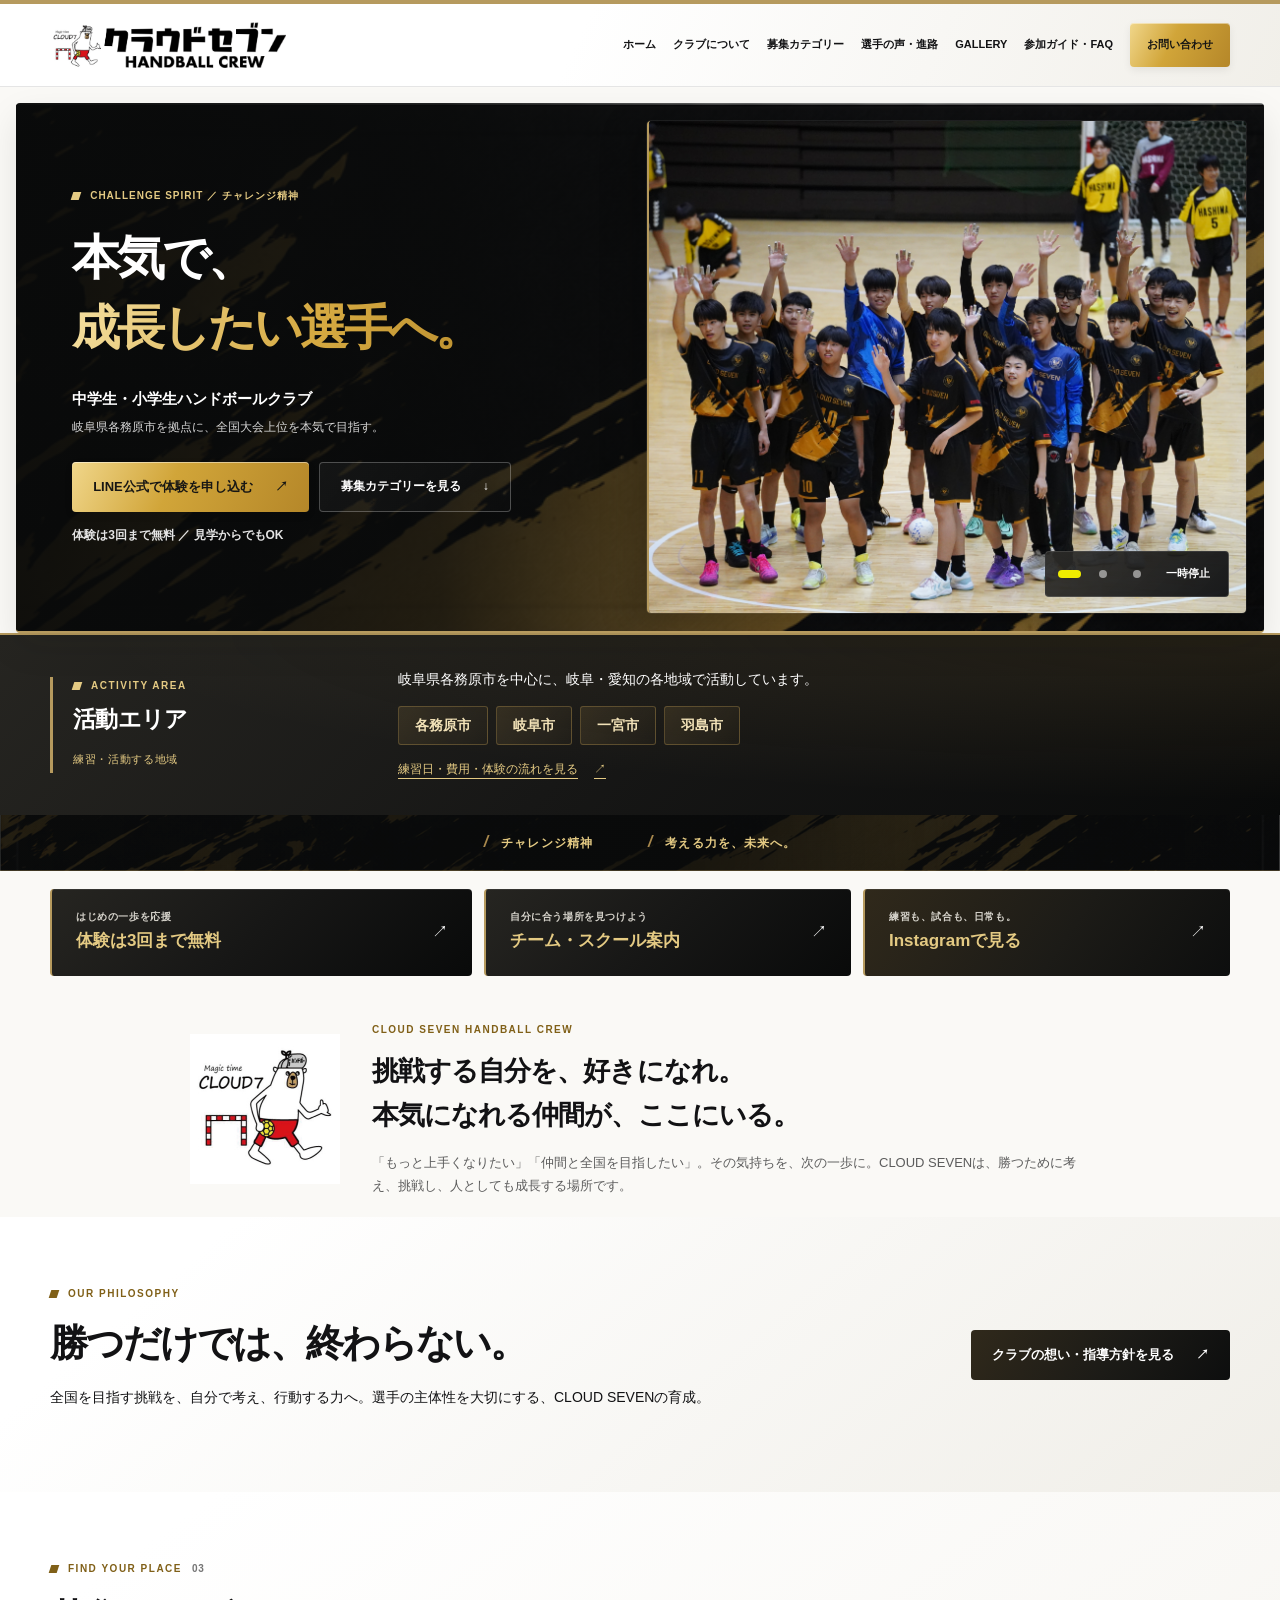
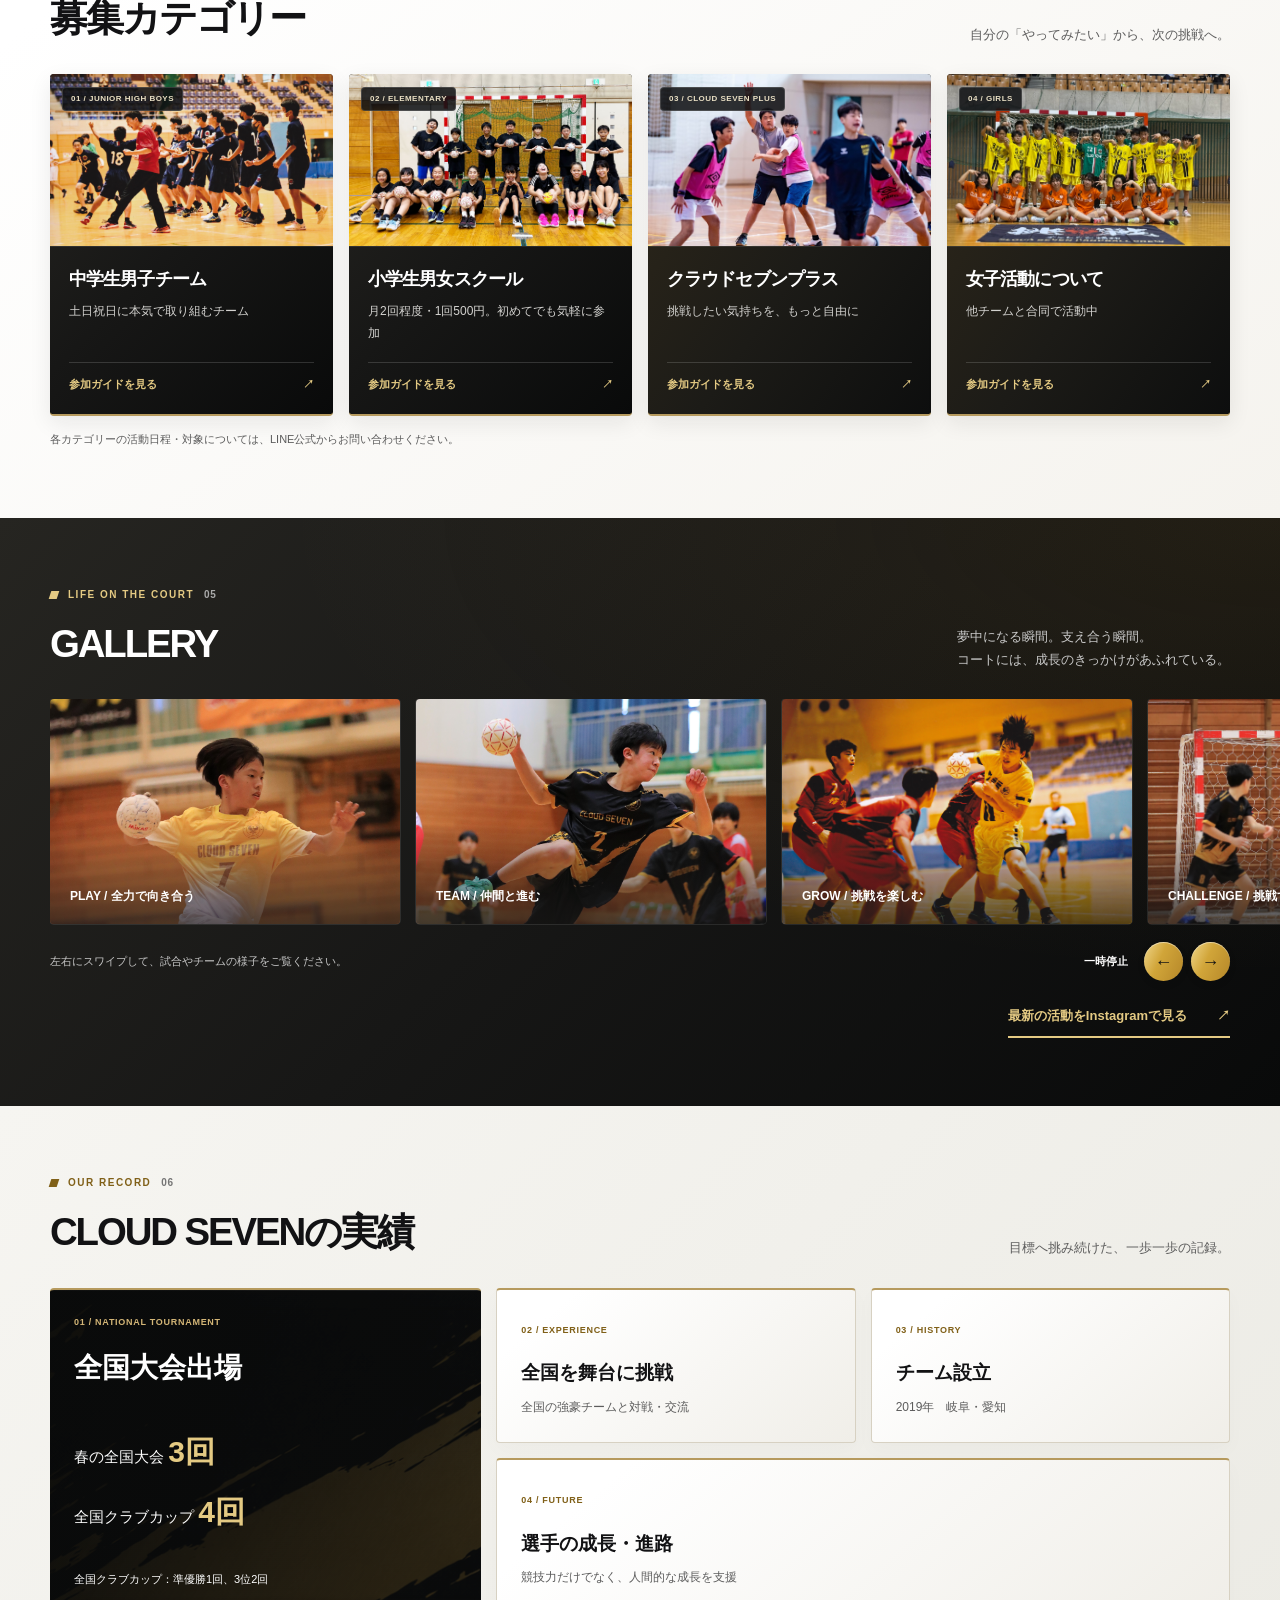
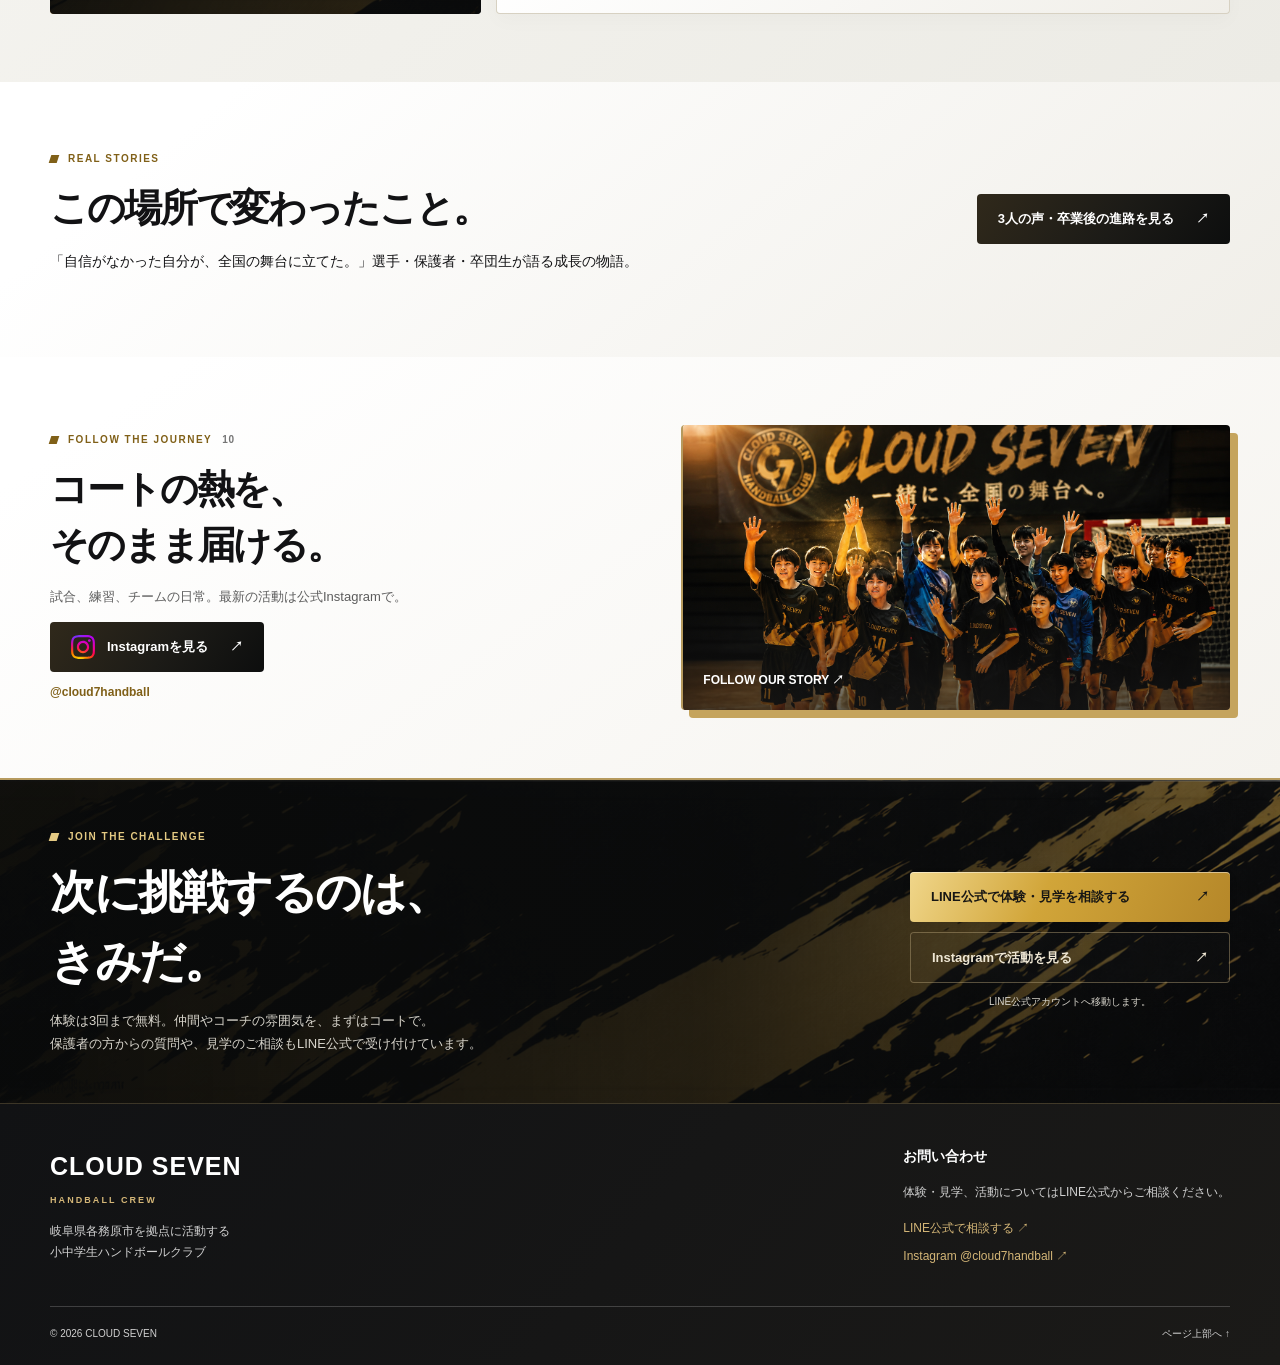
==== index.html @ 200c7454 "海津市削除" ====
<!doctype html>
<html lang="ja">

<head>
  <meta charset="utf-8">
  <meta name="viewport" content="width=device-width, initial-scale=1">
  <meta name="theme-color" content="#171717">
  <title>CLOUD SEVEN HANDBALL CREW | 岐阜県各務原市の小中学生ハンドボールクラブ</title>
  <meta name="description"
    content="本気で成長したい選手へ。CLOUD SEVENは岐阜県各務原市を拠点に、全国大会上位を目指しながら自ら考え、仲間と成長する小中学生のハンドボールクラブです。体験・見学はLINE公式から。">
  <meta property="og:type" content="website">
  <meta property="og:title" content="CLOUD SEVEN | 本気で成長したい選手へ。">
  <meta property="og:description" content="全国大会上位を目指し、考え、仲間と高め合う。岐阜県各務原市の小中学生ハンドボールクラブ。">
  <meta property="og:image" content="assets/images/hero-handball.png">
  <meta property="og:locale" content="ja_JP">
  <meta name="twitter:card" content="summary_large_image">
  <link rel="icon" href="assets/images/favicon.svg" type="image/svg+xml">
  <link rel="stylesheet" href="assets/css/style.css?v=20260926-gallery">
  <script src="assets/js/main.js?v=20260925-pages" defer></script>
</head>

<body>
  <a class="skip-link" href="#main">本文へ移動</a>
  <header class="site-header" id="top">
    <div class="header-inner wrap">
      <a class="brand" href="#top" aria-label="CLOUD SEVEN ホーム"><img class="brand-logo"
          src="assets/images/cloud-seven-wordmark.jpg" alt="" width="1333" height="260"></a>
      <button class="menu-toggle" type="button" aria-expanded="false" aria-controls="global-nav"
        aria-label="メニューを開く"><span></span><span></span><span></span></button>
      <nav class="global-nav" id="global-nav" aria-label="メインメニュー"><a href="index.html">ホーム</a><a href="club.html">クラブについて</a><a href="programs.html">募集カテゴリー</a><a href="stories.html">選手の声・進路</a><a href="index.html#activities">GALLERY</a><a href="visit.html">参加ガイド・FAQ</a><a class="nav-cta" href="#contact">お問い合わせ</a></nav>
    </div>
  </header>

  <main id="main">
    <section class="hero" aria-labelledby="hero-title">
      <div class="hero-visual" aria-hidden="true"><img class="hero-slide is-active"
          src="assets/images/IMG_0608.JPG" alt="" fetchpriority="high"><img class="hero-slide"
          src="assets/images/team-huddle.png" alt=""><img class="hero-slide" src="assets/images/gallery10.JPG"
          alt=""></div>
      <div class="hero-shade"></div>
      <div class="hero-content wrap">
        <p class="eyebrow light">CHALLENGE SPIRIT ／ チャレンジ精神</p>
        <h1 id="hero-title">本気で、<br><em>成長したい選手へ。</em></h1>
        <p class="hero-lead">中学生・小学生ハンドボールクラブ</p>
        <p class="hero-location">岐阜県各務原市を拠点に、全国大会上位を本気で目指す。</p>
        <div class="button-row"><a class="button button-gold" href="https://lin.ee/qdpR7K7" target="_blank"
            rel="noopener noreferrer">LINE公式で体験を申し込む <span aria-hidden="true">↗</span></a><a
            class="button button-outline" href="#categories">募集カテゴリーを見る <span aria-hidden="true">↓</span></a></div>
        <p class="hero-proof">体験は3回まで無料 <span aria-hidden="true">／</span> 見学からでもOK</p>
      </div>
      <div class="hero-controls" aria-label="メイン写真の切り替え">
        <button class="hero-dot" type="button" aria-label="チームの集合写真を表示" aria-pressed="true" data-slide="0"></button>
        <button class="hero-dot" type="button" aria-label="円陣の写真を表示" aria-pressed="false" data-slide="1"></button>
        <button class="hero-dot" type="button" aria-label="小学生の写真を表示" aria-pressed="false" data-slide="2"></button>
        <button class="motion-toggle" id="hero-motion" type="button" aria-label="メイン写真の自動切り替えを停止"
          aria-pressed="false">一時停止</button>
      </div>
    </section>

    <section class="area-panel activity-area" id="activity-area" aria-labelledby="activity-area-title">
      <div class="wrap area-layout">
        <div class="area-heading">
          <p class="eyebrow">ACTIVITY AREA</p>
          <h2 id="activity-area-title">活動エリア</h2><span class="area-label">練習・活動する地域</span>
        </div>
        <div class="area-content">
          <p>岐阜県各務原市を中心に、岐阜・愛知の各地域で活動しています。</p>
          <ul class="area-chips" aria-label="活動地域">
            <li>各務原市</li>
            <li>岐阜市</li>
            <li>一宮市</li>
            <li>羽島市</li>
          </ul>
          <a class="area-guide" href="visit.html#join-guide">練習日・費用・体験の流れを見る <span aria-hidden="true">↗</span></a>
        </div>
      </div>
    </section>
    <div class="statement-strip" aria-label="クラブの理念">
      <div class="wrap"><span>チャレンジ精神</span><span>考える力を、未来へ。</span></div>
    </div>

    <nav class="quick-links wrap" aria-label="はじめての方へのご案内">
      <a class="quick-link" href="visit.html#join-guide"><span><small>はじめの一歩を応援</small><strong>体験は3回まで無料</strong></span><span
          aria-hidden="true">↗</span></a>
      <a class="quick-link" href="#categories"><span><small>自分に合う場所を見つけよう</small><strong>チーム・スクール案内</strong></span><span
          aria-hidden="true">↗</span></a>
      <a class="quick-link" href="https://www.instagram.com/cloud7handball/" target="_blank"
        rel="noopener noreferrer"><span><small>練習も、試合も、日常も。</small><strong>Instagramで見る</strong></span><span
          aria-hidden="true">↗</span></a>
    </nav>

    <section class="lead-section" aria-label="CLOUD SEVENについて">
      <div class="wrap lead-grid">
        <div class="lead-mascot"><img src="assets/images/cloud-seven-mascot.jpg" alt="クラウドセブンのハンドボールを持ったマスコット"
            width="300" height="300"></div>
        <div>
          <p class="lead-label">CLOUD SEVEN HANDBALL CREW</p>
          <p class="lead-text">挑戦する自分を、好きになれ。<br>本気になれる仲間が、ここにいる。</p>
          <p>「もっと上手くなりたい」「仲間と全国を目指したい」。その気持ちを、次の一歩に。CLOUD SEVENは、勝つために考え、挑戦し、人としても成長する場所です。</p>
        </div>
      </div>
    </section>

    <section class="section home-teaser" id="about"><div class="wrap teaser-grid"><div><p class="eyebrow">OUR PHILOSOPHY</p><h2 class="section-title">勝つだけでは、終わらない。</h2><p>全国を目指す挑戦を、自分で考え、行動する力へ。選手の主体性を大切にする、CLOUD SEVENの育成。</p></div><a class="button button-dark" href="club.html">クラブの想い・指導方針を見る <span aria-hidden="true">↗</span></a></div></section>

    
    

    <section class="section categories" id="categories" aria-labelledby="categories-title">
      <div class="wrap">
        <div class="section-heading">
          <div>
            <p class="eyebrow">FIND YOUR PLACE <span>03</span></p>
            <h2 id="categories-title" class="section-title">募集カテゴリー</h2>
          </div>
          <p>自分の「やってみたい」から、次の挑戦へ。</p>
        </div>
        <div class="category-grid"><a class="category-card category-junior" href="programs.html#junior-program"><span
              class="category-num">01 / JUNIOR HIGH BOYS</span>
            <div>
              <h3>中学生男子チーム</h3>
              <p>土日祝日に本気で取り組むチーム</p><span class="card-link">参加ガイドを見る <span aria-hidden="true">↗</span></span>
            </div>
          </a><a class="category-card category-kids" href="programs.html#kids-program"><span class="category-num">02 /
              ELEMENTARY</span>
            <div>
              <h3>小学生男女スクール</h3>
              <p>月2回程度・1回500円。初めてでも気軽に参加</p><span class="card-link">参加ガイドを見る <span aria-hidden="true">↗</span></span>
            </div>
          </a><a class="category-card category-plus" href="programs.html#plus-program"><span class="category-num">03 / CLOUD SEVEN
              PLUS</span>
            <div>
              <h3><span>クラウドセブン</span><wbr><span>プラス</span></h3>
              <p>挑戦したい気持ちを、もっと自由に</p><span class="card-link">参加ガイドを見る <span aria-hidden="true">↗</span></span>
            </div>
          </a><a class="category-card category-girls" href="programs.html#junior-program"><span class="category-num">04 / GIRLS</span>
            <div>
              <h3>女子活動について</h3>
              <p>他チームと合同で活動中</p><span class="card-link">参加ガイドを見る <span aria-hidden="true">↗</span></span>
            </div>
          </a></div>
        <p class="section-note">各カテゴリーの活動日程・対象については、LINE公式からお問い合わせください。</p>
      </div>
    </section>

    
    

    <section class="section activities" id="activities" aria-labelledby="activities-title">
      <div class="wrap">
        <div class="section-heading">
          <div>
            <p class="eyebrow">LIFE ON THE COURT <span>05</span></p>
            <h2 id="activities-title" class="section-title">GALLERY</h2>
          </div>
          <p>夢中になる瞬間。支え合う瞬間。<br>コートには、成長のきっかけがあふれている。</p>
        </div>
      </div>
      <div class="gallery" aria-label="活動風景のイメージギャラリー">
        <div class="gallery-track" id="gallery-track" tabindex="0">
          <figure class="gallery-item"><img src="assets/images/gallery1.JPG" alt="ハンドボールの練習風景のイメージ" loading="lazy">
            <figcaption>PLAY / 全力で向き合う</figcaption>
          </figure>
          <figure class="gallery-item"><img src="assets/images/gallery2.JPG" alt="仲間と円陣を組む様子のイメージ" loading="lazy">
            <figcaption>TEAM / 仲間と進む</figcaption>
          </figure>
          <figure class="gallery-item"><img src="assets/images/gallery3.jpg" alt="小学生の練習風景のイメージ" loading="lazy">
            <figcaption>GROW / 挑戦を楽しむ</figcaption>
          </figure>
          <figure class="gallery-item">
            <img src="assets/images/gallery4.JPG" alt="CLOUD SEVENの活動風景" loading="lazy">
            <figcaption>CHALLENGE / 挑戦する</figcaption>
          </figure>
        
          <figure class="gallery-item gallery-portrait"><img src="assets/images/FGHI0705.JPG" alt="黄色のユニフォームでジャンプシュートを放つ選手" loading="lazy"><figcaption>CHALLENGE / 全力の一瞬</figcaption></figure>
          <figure class="gallery-item gallery-portrait"><img src="assets/images/AB00000365.JPG" alt="背番号10の選手がジャンプシュートに挑む場面" loading="lazy"><figcaption>CHALLENGE / 全力の一瞬</figcaption></figure>
          <figure class="gallery-item gallery-portrait"><img src="assets/images/AB00000366.JPG" alt="背番号8の選手がシュートを放つ場面" loading="lazy"><figcaption>CHALLENGE / 全力の一瞬</figcaption></figure>
          <figure class="gallery-item gallery-portrait"><img src="assets/images/EFGH8042.JPG" alt="ゴール前で構える青いユニフォームのゴールキーパー" loading="lazy"><figcaption>CHALLENGE / 全力の一瞬</figcaption></figure>
          <figure class="gallery-item gallery-portrait"><img src="assets/images/FGHI4973.JPG" alt="相手の守備を受けながらシュートに挑む選手" loading="lazy"><figcaption>CHALLENGE / 全力の一瞬</figcaption></figure>
          <figure class="gallery-item gallery-portrait"><img src="assets/images/FGHI4956.JPG" alt="黒と金のユニフォームでジャンプシュートを放つ選手" loading="lazy"><figcaption>CHALLENGE / 全力の一瞬</figcaption></figure></div>
      </div>
      <div class="wrap gallery-footer">
        <p class="section-note">左右にスワイプして、試合やチームの様子をご覧ください。</p>
        <div class="gallery-controls"><button class="motion-toggle" id="gallery-motion" type="button"
            aria-label="ギャラリーの自動送りを停止" aria-pressed="false">一時停止</button><button type="button" class="gallery-control"
            data-direction="prev" aria-label="前の写真へ">←</button><button type="button" class="gallery-control"
            data-direction="next" aria-label="次の写真へ">→</button></div>
      </div>
      <div class="wrap gallery-next"><a class="text-link" href="https://www.instagram.com/cloud7handball/"
          target="_blank" rel="noopener noreferrer">最新の活動をInstagramで見る <span aria-hidden="true">↗</span></a></div>
    </section>

    <section class="section results" id="results" aria-labelledby="results-title">
      <div class="wrap">
        <div class="section-heading">
          <div>
            <p class="eyebrow">OUR RECORD <span>06</span></p>
            <h2 id="results-title" class="section-title">CLOUD SEVENの実績</h2>
          </div>
          <p>目標へ挑み続けた、一歩一歩の記録。</p>
        </div>
        <div class="results-list">
          <article class="result-feature"><span class="result-num">01 / NATIONAL
              TOURNAMENT</span><strong>全国大会出場</strong>
            <p>春の全国大会 <b>3回</b><br>全国クラブカップ <b>4回</b></p><small>全国クラブカップ：準優勝1回、3位2回</small>
          </article>
          <article><span class="result-num">02 / EXPERIENCE</span>
            <h3>全国を舞台に挑戦</h3>
            <p>全国の強豪チームと対戦・交流</p>
          </article>
          <article><span class="result-num">03 / HISTORY</span>
            <h3>チーム設立</h3>
            <p>2019年　岐阜・愛知</p>
          </article>
          <article><span class="result-num">04 / FUTURE</span>
            <h3>選手の成長・進路</h3>
            <p>競技力だけでなく、人間的な成長を支援</p>
          </article>
        </div>
      </div>
    </section>

    
    <section class="section home-teaser" id="voice"><div class="wrap teaser-grid"><div><p class="eyebrow">REAL STORIES</p><h2 class="section-title">この場所で変わったこと。</h2><p>「自信がなかった自分が、全国の舞台に立てた。」選手・保護者・卒団生が語る成長の物語。</p></div><a class="button button-dark" href="stories.html">3人の声・卒業後の進路を見る <span aria-hidden="true">↗</span></a></div></section>

    

    

    <section class="section instagram-section" id="instagram" aria-labelledby="instagram-title">
      <div class="wrap instagram-grid">
        <div>
          <p class="eyebrow">FOLLOW THE JOURNEY <span>10</span></p>
          <h2 id="instagram-title" class="section-title">コートの熱を、<br>そのまま届ける。</h2>
          <p>試合、練習、チームの日常。最新の活動は公式Instagramで。</p><a class="button button-dark"
            href="https://www.instagram.com/cloud7handball/" target="_blank" rel="noopener noreferrer"><span
              class="instagram-link-label"><img class="instagram-icon" src="assets/images/instagram-glyph.svg" alt=""
                width="24" height="24" loading="lazy">Instagramを見る</span> <span aria-hidden="true">↗</span></a><span
            class="instagram-handle">@cloud7handball</span>
        </div>
        <div class="instagram-visual"><img src="assets/images/gallery5.png" alt="ハンドボールの練習に取り組む子どもたちのイメージ"
            loading="lazy"><span>FOLLOW OUR STORY ↗</span></div>
      </div>
    </section>

    <section class="trial" id="trial" aria-labelledby="trial-title">
      <div class="wrap trial-inner">
        <div>
          <p class="eyebrow light">JOIN THE CHALLENGE</p>
          <h2 id="trial-title">次に挑戦するのは、<br>きみだ。</h2>
          <p>体験は3回まで無料。仲間やコーチの雰囲気を、まずはコートで。<br>保護者の方からの質問や、見学のご相談もLINE公式で受け付けています。</p>
        </div>
        <div class="trial-actions"><a class="button button-gold" href="https://lin.ee/qdpR7K7" target="_blank"
            rel="noopener noreferrer">LINE公式で体験・見学を相談する <span aria-hidden="true">↗</span></a><a
            class="button button-outline" href="https://www.instagram.com/cloud7handball/" target="_blank"
            rel="noopener noreferrer">Instagramで活動を見る <span
              aria-hidden="true">↗</span></a><small>LINE公式アカウントへ移動します。</small></div>
      </div>
    </section>
  </main>

  <footer class="site-footer" id="contact">
    <div class="wrap">
      <div class="footer-main">
        <div><a class="footer-brand" href="#top">CLOUD SEVEN<span>HANDBALL CREW</span></a>
          <p>岐阜県各務原市を拠点に活動する<br>小中学生ハンドボールクラブ</p>
        </div>
        <div class="footer-contact">
          <h2>お問い合わせ</h2>
          <p>体験・見学、活動についてはLINE公式からご相談ください。</p><a class="footer-social" href="https://lin.ee/qdpR7K7" target="_blank"
            rel="noopener noreferrer">LINE公式で相談する ↗</a><a class="footer-social"
            href="https://www.instagram.com/cloud7handball/" target="_blank" rel="noopener noreferrer">Instagram
            @cloud7handball ↗</a>
        </div>
      </div>
      <div class="footer-bottom"><span>© <span id="year">2026</span> CLOUD SEVEN</span><a href="#"
          onclick="window.scrollTo({top: 0, behavior: 'smooth'}); return false;">ページ上部へ ↑</a></div>
    </div>
  </footer>
  <a class="mobile-trial" href="https://lin.ee/qdpR7K7" target="_blank"
    rel="noopener noreferrer"><span>3回無料体験｜LINE公式で相談する</span><span aria-hidden="true">↗</span></a>
</body>

</html>
---- assets/css/style.css ----
@charset "UTF-8";

/* CLOUD SEVEN — club palette and shared layout */
:root {
  --ink: #121214;
  --muted: #5c5c5c;
  --yellow: #f0ed00;
  --gold: #bf9b53;
  --wine: #630021;
  --accent: #806018;
  --red: #99731f;
  --cream: #f4f4f1;
  --line: #dedede;
  --white: #fff;
  --radius: 4px;
  /* Shared materials: warm metal, layered carbon and a restrained wine accent. */
  --metal: linear-gradient(115deg, #f0d68a 0%, #d1a539 42%, #b58729 100%);
  --carbon: linear-gradient(135deg, #262521 0%, #171716 48%, #090a0a 100%);
  --wine-surface: linear-gradient(125deg, #30291b 0%, #1c1b17 55%, #0d0e0e 100%);
  --light-surface: linear-gradient(140deg, #fff 15%, #f0eee8 100%);
  --metal-light: #e4ca83;
  --metal-edge: #b69a5e;
}

* {
  box-sizing: border-box;
}

html {
  scroll-behavior: smooth;
}

body {
  margin: 0;
  color: var(--ink);
  background: var(--white);
  font-family: "Hiragino Sans", "Yu Gothic", Meiryo, sans-serif;
  line-height: 1.8;
}

img {
  display: block;
  max-width: 100%;
}

a {
  color: inherit;
  text-decoration: none;
}

button {
  font: inherit;
  cursor: pointer;
}

button,
a,
summary {
  -webkit-tap-highlight-color: transparent;
}

a:focus-visible,
button:focus-visible,
summary:focus-visible,
[tabindex]:focus-visible {
  outline: 3px solid var(--accent);
  outline-offset: 5px;
}

.wrap {
  width: min(100% - 56px, 1180px);
  margin-inline: auto;
}

.section {
  padding-block: 68px;
}

section[id],
footer[id] {
  scroll-margin-top: 96px;
}

.section-title {
  margin: 0;
  font-size: clamp(27px, 3vw, 39px);
  font-weight: 900;
  letter-spacing: -.055em;
  line-height: 1.45;
}

.section-heading {
  display: flex;
  align-items: end;
  justify-content: space-between;
  gap: 28px;
  margin-bottom: 28px;
}

.section-heading>p {
  margin: 0;
  max-width: 350px;
  color: var(--muted);
  font-size: 13px;
}

.eyebrow,
.lead-label {
  display: flex;
  align-items: center;
  gap: 10px;
  margin: 0 0 12px;
  color: var(--accent);
  font-size: 10px;
  font-weight: 900;
  letter-spacing: .15em;
}

.eyebrow::before {
  content: "";
  width: 8px;
  height: 8px;
  border-radius: 50%;
  background: currentColor;
}

.eyebrow span {
  color: #757575;
  letter-spacing: .06em;
}

.section-note {
  margin: 14px 0 0;
  color: var(--muted);
  font-size: 11px;
}

.skip-link {
  position: absolute;
  top: -100px;
  left: 12px;
  z-index: 100;
  background: #fff;
  padding: 10px 20px;
}

.skip-link:focus {
  top: 12px;
}

.button {
  display: inline-flex;
  align-items: center;
  justify-content: space-between;
  gap: 22px;
  min-height: 50px;
  padding: 13px 21px;
  border-radius: 4px;
  font-size: 13px;
  font-weight: 800;
  transition: transform .2s, box-shadow .2s;
}

.button:hover {
  transform: translateY(-3px);
  box-shadow: 0 6px 0 #17171712;
}

.button-gold {
  background: var(--yellow);
  color: var(--ink);
}

.button-dark {
  background: var(--accent);
  color: #fff;
}

.button-outline {
  border: 1px solid #bbbbbb;
  background: #fff;
  color: var(--ink);
}

.button-row {
  display: flex;
  flex-wrap: wrap;
  gap: 10px;
}

.text-link {
  display: inline-flex;
  align-items: center;
  gap: 30px;
  margin-top: 15px;
  padding: 8px 0;
  border-bottom: 2px solid currentColor;
  font-size: 13px;
  color: var(--accent);
  font-weight: 800;
}

/* Compact club header */
.site-header {
  position: sticky;
  top: 0;
  z-index: 30;
  background: #fff;
  border-bottom: 1px solid #e5e5e5;
}

.header-inner {
  display: flex;
  align-items: center;
  justify-content: space-between;
  gap: 24px;
  min-height: 82px;
}

.brand {
  flex: 0 0 236px;
}

.brand-logo {
  width: 236px;
  height: auto;
}

.global-nav {
  display: flex;
  align-items: center;
  gap: 17px;
}

.global-nav a {
  white-space: nowrap;
  font-size: 11px;
  font-weight: 800;
}

.global-nav a:hover {
  color: var(--accent);
}

.global-nav .nav-cta {
  background: var(--yellow);
  color: var(--ink);
  border-radius: 4px;
  padding: 12px 17px;
}

.menu-toggle {
  display: none;
}

/* Split cover: challenge spirit and moving photography */
.hero {
  position: relative;
  isolation: isolate;
  width: min(100% - 32px, 1380px);
  margin: 16px auto 0;
  min-height: 530px;
  display: flex;
  align-items: center;
  overflow: hidden;
  border-radius: 4px;
  background: var(--yellow);
}

.hero::before {
  content: "";
  position: absolute;
  width: 480px;
  height: 480px;
  border: 1px solid #fff8;
  border-radius: 50%;
  left: -170px;
  top: -210px;
  z-index: -1;
  box-shadow: 0 0 0 36px #ffffff16, 0 0 0 72px #ffffff14;
}

.hero-content {
  position: relative;
  width: 100%;
  margin: 0;
  padding: 46px 4.5%;
  z-index: 2;
}

.hero-content>* {
  max-width: 49%;
}

.hero .eyebrow {
  color: var(--ink);
  font-size: 10px;
}

.hero h1 {
  font-size: clamp(34px, 3.75vw, 53px);
  letter-spacing: -.065em;
  font-weight: 900;
  line-height: 1.45;
  margin: 18px 0;
}

.hero h1 em {
  color: var(--ink);
  font-style: normal;
  text-decoration: underline;
  text-decoration-color: #fff;
  text-decoration-thickness: 7px;
  text-underline-offset: 8px;
}

.hero-lead {
  font-size: 15px;
  font-weight: 800;
  margin: 22px 0 5px;
}

.hero-location {
  font-size: 12px;
  margin: 0 0 24px;
}

.hero .button-gold {
  background: var(--ink);
  color: #fff;
}

.hero .button-outline {
  background: #fff9;
  border-color: transparent;
  font-size: 12px;
}

.hero-proof {
  color: var(--ink);
  font-size: 12px;
  font-weight: 800;
  margin: 13px 0 0;
}

.hero-visual {
  position: absolute;
  top: 18px;
  bottom: 18px;
  right: 18px;
  width: 48%;
  border-radius: 4px;
  overflow: hidden;
  background: var(--ink);
  z-index: 1;
}

.hero-slide {
  position: absolute;
  inset: 0;
  width: 100%;
  height: 100%;
  object-fit: cover;
  object-position: 62% center;
  opacity: 0;
  transform: scale(1.05);
  transition: opacity 1.1s ease, transform 7s ease;
}

.hero-slide:nth-child(2) {
  object-position: 50% center;
}

.hero-slide:nth-child(3) {
  object-position: 45% center;
}

.hero-slide.is-active {
  opacity: 1;
  transform: scale(1);
}

.hero-shade {
  display: none;
}

.hero-index {
  position: absolute;
  z-index: 3;
  top: 43px;
  right: 37px;
  padding: 10px 17px;
  border-radius: 4px;
  transform: rotate(5deg);
  background: #fff;
  color: var(--accent);
  font-size: 12px;
  font-weight: 900;
}

.hero-controls {
  position: absolute;
  z-index: 3;
  bottom: 34px;
  right: 35px;
  display: flex;
  align-items: center;
  gap: 8px;
  padding: 7px 10px;
  border-radius: 4px;
  background: #171717d9;
}

.hero-dot {
  display: grid;
  place-items: center;
  border: 0;
  width: 26px;
  height: 30px;
  padding: 0;
  background: transparent;
}

.hero-dot::before {
  content: "";
  width: 8px;
  height: 8px;
  border-radius: 4px;
  background: #ffffff80;
}

.hero-dot[aria-pressed="true"]::before {
  background: var(--yellow);
  width: 23px;
}

.motion-toggle {
  border: 0;
  background: transparent;
  color: inherit;
  font-size: 11px;
  font-weight: 800;
  min-height: 30px;
  padding: 3px 8px;
}

.hero-controls .motion-toggle {
  color: #fff;
}

.hero-controls button:focus-visible {
  outline-color: var(--yellow);
}

.statement-strip {
  padding: 18px 0;
}

.statement-strip .wrap {
  display: flex;
  align-items: center;
  justify-content: center;
  gap: 55px;
}

.statement-strip span {
  color: #535353;
  font-size: 10px;
  font-weight: 800;
  letter-spacing: .12em;
}

.statement-strip span::before {
  content: "✳";
  margin-right: 12px;
  color: var(--red);
  font-size: 16px;
}

.quick-links {
  display: grid;
  grid-template-columns: 1.15fr 1fr 1fr;
  gap: 12px;
  margin-top: 7px;
}

.quick-link {
  display: flex;
  align-items: center;
  gap: 16px;
  border-radius: 4px;
  padding: 19px 24px;
  background: #ededeb;
  color: var(--accent);
}

.quick-link:first-child {
  background: #f0ed00;
  color: var(--ink);
}

.quick-link:last-child {
  background: #efefec;
  color: #e60028;
}

.quick-link>span:first-child {
  flex: 1;
}

.quick-link small {
  display: block;
  font-size: 10px;
  font-weight: 800;
  letter-spacing: .06em;
}

.quick-link strong {
  display: block;
  font-size: 17px;
}

.quick-link:hover {
  box-shadow: inset 0 0 0 2px currentColor;
}

/* Welcome, philosophy and supplied club artwork */
.lead-section {
  padding: 45px 0 20px;
}

.lead-grid {
  display: grid;
  grid-template-columns: 150px 1fr;
  align-items: center;
  gap: 32px;
  max-width: 900px;
}

.lead-mascot {
  transform: rotate(-5deg);
}

.lead-mascot img {
  width: 150px;
  height: 150px;
  object-fit: contain;
}

.lead-label {
  margin-bottom: 10px;
}

.lead-text {
  font-size: clamp(19px, 2.15vw, 27px);
  font-weight: 900;
  line-height: 1.65;
  margin: 0 0 10px;
  letter-spacing: -.035em;
}

.lead-grid p:last-child {
  font-size: 13px;
  color: var(--muted);
  margin-bottom: 0;
}

.intro {
  padding-top: 40px;
}

.intro-grid {
  display: grid;
  grid-template-columns: 1fr 1.3fr;
  gap: 28px 7%;
  align-items: start;
}

.intro-kicker {
  font-size: 14px;
  font-weight: 700;
}

.intro-copy p {
  font-size: 13px;
  color: var(--muted);
  margin: 0 0 12px;
}

.intro-image {
  position: relative;
  height: 235px;
  overflow: hidden;
  border-radius: 4px;
}

.intro-image img {
  width: 100%;
  height: 100%;
  object-fit: cover;
}

.intro-image::after,
.gallery-item::after,
.pathways-photo::after,
.instagram-visual::after {
  content: "";
  position: absolute;
  inset: 55% 0 0;
  background: linear-gradient(transparent, #171717b3);
}

.intro-image span {
  position: absolute;
  z-index: 1;
  left: 22px;
  bottom: 18px;
  color: #fff;
  font-size: 19px;
  font-weight: 900;
  letter-spacing: .06em;
}

.club-art {
  margin: 0;
  height: 235px;
  padding: 18px 24px;
  display: flex;
  align-items: center;
  gap: 25px;
  background: #f2f0e7;
  border-radius: 4px;
}

.club-art img {
  width: min(62%, 260px);
  max-height: 195px;
  object-fit: contain;
  border-radius: 4px;
}

.club-art-images {
  display: flex;
  gap: 10px;
  width: 72%;
  height: 200px;
}

.club-art-images img {
  width: 50%;
  height: 100%;
  max-height: none;
  object-fit: cover;
  border-radius: 4px;
}

.club-art figcaption {
  flex: 1;
}

.club-art figcaption {
  font-size: 15px;
  font-weight: 800;
  line-height: 1.9;
}

/* Four coaching pillars */
.reasons {
  background: #efefed;
  border-radius: 4px;
}

.reason-grid {
  display: grid;
  grid-template-columns: repeat(4, minmax(0, 1fr));
  gap: 14px;
}

.reason-grid article {
  padding: 24px 22px;
  background: #fff;
  border-radius: 4px;
  border-top: 5px solid var(--yellow);
}

.reason-grid article:nth-child(2) {
  border-color: #f0ed00;
}

.reason-grid article:nth-child(3) {
  border-color: #e60028;
}

.reason-grid article:nth-child(4) {
  border-color: #e60028;
}

.reason-no {
  font-size: 10px;
  font-weight: 900;
  color: #535353;
  letter-spacing: .1em;
}

.reason-grid h3 {
  font-size: 19px;
  margin: 16px 0 8px;
}

.reason-grid p {
  font-size: 13px;
  color: var(--muted);
  margin: 0;
}

.method-story {
  display: grid;
  grid-template-columns: 1.1fr .9fr;
  gap: 6%;
  align-items: center;
  margin-top: 32px;
}

.method-label {
  color: var(--accent);
  font-size: 10px;
  font-weight: 900;
  letter-spacing: .15em;
}

.method-story h3 {
  font-size: clamp(22px, 2.5vw, 29px);
  line-height: 1.6;
  letter-spacing: -.04em;
  margin: 10px 0;
}

.method-story p {
  color: var(--muted);
  font-size: 13px;
}

.method-story a {
  display: inline-flex;
  gap: 35px;
  color: var(--accent);
  font-size: 13px;
  font-weight: 800;
  border-bottom: 2px solid;
  padding-bottom: 5px;
}

.method-story figure {
  position: relative;
  margin: 0;
  height: 245px;
  overflow: hidden;
  border-radius: 4px;
}

.method-story img {
  width: 100%;
  height: 100%;
  object-fit: cover;
}

.method-story .method-photo {
  height: auto;
  aspect-ratio: 2 / 1;
}

.method-story .method-photo img {
  height: 100%;
  object-fit: cover;
  object-position: center top;
}

.method-story figcaption {
  position: absolute;
  right: 12px;
  bottom: 10px;
  color: #fff;
  background: #171717b3;
  border-radius: 4px;
  padding: 2px 8px;
  font-size: 10px;
}

/* Category cards with a clear photo / information split */
.categories {
  background: #fff;
}

.category-grid {
  display: grid;
  grid-template-columns: repeat(4, minmax(0, 1fr));
  gap: 16px;
}

.category-card {
  --card-color: #f0ed00;
  position: relative;
  display: flex;
  flex-direction: column;
  border-radius: 4px;
  overflow: hidden;
  background: var(--card-color);
  transition: transform .25s;
}

.category-card:hover {
  transform: translateY(-5px);
}

.category-card::before {
  content: "";
  display: block;
  height: 172px;
  background: url('../images/team-huddle.png') 50% center/cover;
}

/* 中学生男子チームの写真 */
.category-junior::before {
  background-image: url('../images/gallery7.jpg');
  background-position: 50% 50%;
  background-size: cover;
}

.category-kids {
  --card-color: #ededeb;
}

.category-kids::before {
  background-image: url('../images/gallery6.jpg');
}

.category-plus {
  --card-color: #ededeb;
}

.category-plus::before {
  background-image: url('../images/gallery8.jpg');
  background-position: 50% 50%;
  background-size: cover;
}

.category-girls {
  --card-color: #ededeb;
}

.category-girls::before {
  background-image: url('../images/gallery9.JPG');
  background-position: 50% 50%;
  background-size: cover;
}

.category-num {
  position: absolute;
  top: 13px;
  left: 12px;
  padding: 4px 8px;
  border-radius: 4px;
  background: #ffffffed;
  color: var(--ink);
  font-size: 8px;
  font-weight: 900;
  letter-spacing: .06em;
}

.category-card>div {
  display: flex;
  flex: 1;
  flex-direction: column;
  padding: 19px;
}

.category-card h3 {
  font-size: 18px;
  line-height: 1.5;
  margin: 0;
  letter-spacing: -.05em;
}

.category-card h3 span {
  display: inline-block;
}

.category-card p {
  font-size: 12px;
  margin: 8px 0 18px;
}

.card-link {
  display: flex;
  justify-content: space-between;
  align-items: center;
  gap: 8px;
  margin-top: auto;
  padding-top: 12px;
  border-top: 1px solid #17171724;
  font-size: 11px;
  font-weight: 800;
}

/* Participation facts and LINE journey */
.join-guide {
  background: var(--cream);
  border-top: 1px solid #dedede;
}

.join-facts {
  display: grid;
  grid-template-columns: repeat(2, minmax(0, 1fr));
  gap: 18px;
}

.join-facts article {
  padding: 24px 28px;
  background: #fff;
  border: 1px solid #dedede;
  border-radius: 4px;
}

.join-facts article>span {
  display: inline-block;
  color: #171717;
  background: #f0ed00;
  border-radius: 4px;
  padding: 4px 12px;
  font-size: 10px;
  font-weight: 900;
}

.join-facts article:nth-child(2)>span {
  color: var(--accent);
  background: #ededeb;
}

.join-facts h3 {
  font-size: 21px;
  margin: 12px 0;
}

.join-facts dl {
  margin: 0 0 12px;
}

.join-facts dl div {
  display: grid;
  grid-template-columns: 65px 1fr;
  gap: 10px;
  border-top: 1px solid #e3e3e3;
  padding-block: 9px;
}

.join-facts dt {
  color: var(--muted);
  font-size: 12px;
}

.join-facts dd {
  margin: 0;
  font-size: 13px;
  font-weight: 700;
}

.join-facts dd strong {
  font-size: 20px;
}

.join-facts p,
.join-venue {
  font-size: 12px;
  color: var(--muted);
  margin: 0;
}

.join-venue {
  margin: 12px 0 0;
}

.join-steps {
  display: grid;
  grid-template-columns: .7fr 1.3fr;
  gap: 6%;
  padding-block: 30px;
}

.join-steps h3 {
  font-size: 26px;
  line-height: 1.5;
  margin: 0;
  letter-spacing: -.04em;
}

.join-steps ol {
  list-style: none;
  padding: 0;
  margin: 0;
}

.join-steps li {
  display: flex;
  align-items: start;
  gap: 15px;
  padding: 10px 0;
}

.join-steps li>span {
  display: grid;
  place-items: center;
  flex: 0 0 31px;
  height: 31px;
  border-radius: 50%;
  background: var(--yellow);
  font-size: 11px;
  font-weight: 900;
}

.join-steps li strong {
  font-size: 14px;
}

.join-steps li p {
  font-size: 12px;
  color: var(--muted);
  margin: 3px 0 0;
}

.join-action {
  display: flex;
  align-items: center;
  justify-content: space-between;
  gap: 22px;
  padding: 23px 26px;
  background: #fff;
  border-radius: 4px;
  border: 2px solid var(--yellow);
}

.join-action p {
  font-size: 12px;
  margin: 0;
}

.join-action strong {
  font-size: 17px;
}

.join-action .button {
  flex-shrink: 0;
}

/* Swipeable photo journal */
.activities {
  background: #fff;
  overflow: hidden;
}

.gallery {
  margin-left: max(28px, calc((100vw - 1180px)/2));
}

.gallery-track {
  display: flex;
  gap: 20px;
  overflow-x: auto;
  scroll-snap-type: x mandatory;
  scrollbar-width: none;
  overscroll-behavior-inline: contain;
  padding: 0 28px 8px 0;
}

.gallery-track::-webkit-scrollbar {
  display: none;
}

.gallery-item {
  position: relative;
  flex: 0 0 min(44vw, 490px);
  height: 295px;
  margin: 0;
  border-radius: 4px;
  overflow: hidden;
  scroll-snap-align: start;
  background: #252525;
}

.gallery-item img {
  width: 100%;
  height: 100%;
  object-fit: cover;
  transition: transform .4s;
}

.gallery-item img[src*="gallery1.JPG"] {
  object-position: 50% 10%;
}
.gallery-item:hover img {
  transform: scale(1.04);
}

.gallery-item img[src*="gallery2.JPG"] {
  object-position: 50% 20%;
  transform: scale(1.15);
}

.gallery-item figcaption {
  position: absolute;
  z-index: 1;
  bottom: 17px;
  left: 20px;
  color: #fff;
  font-size: 12px;
  font-weight: 800;
}

.gallery-footer {
  display: flex;
  align-items: center;
  justify-content: space-between;
  gap: 20px;
  margin-top: 10px;
}

.gallery-footer .section-note {
  margin: 0;
}

.gallery-controls {
  display: flex;
  align-items: center;
  gap: 8px;
  flex-shrink: 0;
}

.gallery-control {
  width: 39px;
  height: 39px;
  border: 0;
  border-radius: 50%;
  background: #ededeb;
  color: var(--accent);
  font-size: 18px;
}

.gallery-control:hover {
  background: var(--accent);
  color: #fff;
}

.gallery-next {
  text-align: right;
}

/* Results, stories and alumni */
.results {
  background: #efefed;
}

.results-list {
  display: grid;
  grid-template-columns: 1.2fr 1fr 1fr;
  gap: 15px;
}

.results-list article {
  padding: 24px;
  border-radius: 4px;
  background: #fff;
}

.results-list .result-feature {
  grid-row: span 2;
  display: flex;
  flex-direction: column;
  justify-content: space-between;
  min-height: 300px;
  background: var(--accent);
  color: #fff;
}

.result-num {
  color: var(--accent);
  font-size: 9px;
  font-weight: 800;
  letter-spacing: .08em;
}

.result-feature .result-num {
  color: #e5e5e5;
}

.results-list strong {
  display: block;
  font-size: 28px;
}

.result-feature p {
  font-size: 15px;
  line-height: 2;
}

.result-feature b {
  color: #f0ed00;
  font-size: 30px;
}

.result-feature small {
  font-size: 11px;
}

.results-list h3 {
  margin: 14px 0 6px;
  font-size: 19px;
}

.results-list article:not(.result-feature) p {
  color: var(--muted);
  font-size: 12px;
  margin: 0;
}

.results-list article:last-child {
  grid-column: 2 / 4;
}

.voice {
  background: #efefed;
}

.voice-subtitle {
  display: block;
  margin-top: 4px;
  font-size: 24px;
}

.voice-cards {
  display: grid;
  grid-template-columns: repeat(3, minmax(0, 1fr));
  gap: 18px;
  align-items: start;
}

.voice-card {
  position: relative;
  padding: 25px;
  border-radius: 4px;
  background: #fff;
}

.voice-type {
  color: var(--red);
  font-size: 10px;
  font-weight: 900;
  letter-spacing: .07em;
}

.voice-card h3 {
  font-size: 18px;
  line-height: 1.65;
  margin: 15px 0;
  letter-spacing: -.025em;
}

.voice-heading {
  display: flex;
  align-items: center;
  gap: 12px;
  margin: 15px 0;
}

.voice-heading h3 {
  flex: 1;
  min-width: 0;
  margin: 0;
}

.voice-photo {
  flex: 0 0 64px;
  width: 64px;
  height: 76px;
  object-fit: cover;
  object-position: center;
  border-radius: 3px;
}

.voice-detail {
  border-top: 1px solid #dedede;
}

.voice-detail summary {
  list-style: none;
  display: flex;
  align-items: center;
  justify-content: space-between;
  padding-top: 12px;
  cursor: pointer;
  font-size: 12px;
  font-weight: 800;
  color: var(--accent);
}

.voice-detail summary::-webkit-details-marker {
  display: none;
}

.voice-detail[open] summary span {
  transform: rotate(45deg);
}

.voice-body p {
  font-size: 13px;
  line-height: 1.9;
  color: var(--muted);
}

.pathways-grid {
  display: grid;
  grid-template-columns: .9fr 1.1fr;
  gap: 6%;
  align-items: center;
}

.pathways-photo {
  position: relative;
  min-height: 345px;
  border-radius: 4px;
  overflow: hidden;
}

.pathways-photo img {
  position: absolute;
  inset: 0;
  width: 100%;
  height: 100%;
  object-fit: cover;
  object-position: 64% center;
}

.pathways-photo span {
  position: absolute;
  z-index: 1;
  bottom: 20px;
  left: 20px;
  color: #fff;
  font-size: 11px;
  font-weight: 800;
}

.pathways-content>p:not(.eyebrow) {
  font-size: 13px;
  color: var(--muted);
}

.pathways-content h3 {
  font-size: 15px;
  margin: 20px 0 10px;
}

.school-list {
  display: grid;
  grid-template-columns: 1fr 1fr;
  list-style: none;
  gap: 5px 10px;
  padding: 0;
  margin: 0;
}

.school-list li {
  font-size: 11px;
  padding: 6px 10px;
  border-radius: 4px;
  background: #efefed;
}

.faq {
  background: #f1f1ef;
}

.faq-grid {
  display: grid;
  grid-template-columns: .8fr 1.2fr;
  gap: 7%;
}

.faq-intro {
  color: var(--muted);
  font-size: 13px;
  max-width: 320px;
}

.faq details {
  padding: 15px 18px;
  background: #fff;
  border-radius: 4px;
  margin-bottom: 8px;
}

.faq summary {
  position: relative;
  list-style: none;
  cursor: pointer;
  font-size: 13px;
  font-weight: 800;
  padding-right: 23px;
}

.faq summary::-webkit-details-marker {
  display: none;
}

.faq summary::after {
  content: "+";
  color: var(--accent);
  position: absolute;
  right: 0;
}

.faq details[open] summary::after {
  content: "−";
}

.faq details p {
  color: var(--muted);
  font-size: 13px;
  margin-bottom: 0;
}

.instagram-grid {
  display: grid;
  grid-template-columns: 1fr 1fr;
  gap: 7%;
  align-items: center;
}

.instagram-grid>div>p:not(.eyebrow) {
  font-size: 13px;
  color: var(--muted);
}

.instagram-handle {
  display: block;
  margin-top: 10px;
  font-size: 12px;
  font-weight: 800;
  color: var(--accent);
}

.instagram-visual {
  position: relative;
  height: 285px;
  border-radius: 4px;
  overflow: hidden;
  transform: rotate(2deg);
  box-shadow: 10px 10px 0 #f0ed00;
}

.instagram-visual img {
  width: 100%;
  height: 100%;
  object-fit: cover;
}

.instagram-visual span {
  position: absolute;
  z-index: 1;
  bottom: 18px;
  left: 20px;
  font-size: 12px;
  color: #fff;
  font-weight: 800;
}

/* Instagram写真 gallery5.JPG の表示調整 */
.instagram-visual img[src*="gallery5.png"] {
  object-position: 50% 10%;
  transform: scale(1);
}

/* A welcoming final invitation */
.trial {
  padding-block: 48px;
  background: var(--yellow);
}

.trial-inner {
  display: flex;
  justify-content: space-between;
  align-items: center;
  gap: 36px;
}

.trial .eyebrow {
  color: var(--ink);
}

.trial h2 {
  font-size: clamp(29px, 3.6vw, 46px);
  margin: 0;
  line-height: 1.5;
  letter-spacing: -.05em;
}

.trial p:not(.eyebrow) {
  font-size: 13px;
  margin-bottom: 0;
}

.trial-actions {
  flex: 0 0 320px;
  display: grid;
  gap: 10px;
}

.trial-actions .button-gold {
  color: #fff;
  background: var(--ink);
}

.trial-actions .button-outline {
  background: #fff9;
  border-color: transparent;
}

.trial-actions small {
  font-size: 10px;
  text-align: center;
}

.site-footer {
  padding: 40px 0 22px;
  background: #171717;
  color: #fff;
}

.footer-main {
  display: flex;
  justify-content: space-between;
  gap: 35px;
  padding-bottom: 30px;
}

.footer-brand {
  display: inline-grid;
  gap: 3px;
  font-size: 25px;
  font-weight: 900;
  letter-spacing: .04em;
}

.footer-brand span {
  color: #f0ed00;
  font-size: 9px;
  letter-spacing: .23em;
}

.footer-main p {
  color: #d1d1d1;
  font-size: 12px;
}

.footer-contact h2 {
  font-size: 14px;
  margin: 0;
}

.footer-social {
  display: block;
  width: fit-content;
  font-size: 12px;
  color: #f0ed00;
  padding: 3px 0;
}

.footer-social:hover {
  text-decoration: underline;
}

.footer-bottom {
  display: flex;
  justify-content: space-between;
  gap: 16px;
  border-top: 1px solid #ffffff30;
  padding-top: 18px;
  font-size: 10px;
  color: #d1d1d1;
}

.mobile-trial {
  display: none;
}

/* Uniform-inspired identity: black / gold kit, electric yellow kit, red / wine bibs.
   Screen colors are visual approximations of the supplied design images. */
.site-header {
  border-top: 4px solid var(--gold);
}

.eyebrow::before {
  border-radius: 0;
  transform: skew(-18deg);
}

.hero {
  background: #101012;
  color: #fff;
  border-bottom: 5px solid var(--gold);
}

.hero::before {
  inset: -60px auto -60px 18%;
  width: 330px;
  height: auto;
  border: 0;
  border-radius: 0;
  box-shadow: none;
  background: linear-gradient(170deg, #bf9b5308, #bf9b5336);
  transform: skew(-19deg);
  clip-path: polygon(30% 0, 100% 0, 76% 22%, 91% 18%, 63% 47%, 74% 43%, 42% 75%, 58% 69%, 21% 100%, 0 100%, 27% 66%, 13% 72%, 45% 37%, 28% 43%, 52% 13%, 39% 19%);
}

.hero::after {
  content: "";
  position: absolute;
  z-index: -1;
  inset: -100px auto -100px 38%;
  width: 4px;
  background: var(--gold);
  box-shadow: 9px 0 0 #bf9b5380;
  transform: skew(-20deg);
}

.hero .eyebrow {
  color: var(--yellow);
  letter-spacing: .1em;
}

.hero h1 em {
  color: var(--yellow);
  text-decoration: none;
}

.hero-location {
  color: #d6d6d6;
}

.hero .button-gold {
  background: var(--yellow);
  color: #111;
}

.hero .button-outline {
  color: #fff;
  background: #181818;
  border-color: #777;
}

.hero-proof {
  color: #e5e5e5;
}

.hero-visual {
  border-left: 4px solid var(--gold);
}

.hero-index {
  color: #fff;
  background: linear-gradient(110deg, var(--wine), var(--red));
  transform: none;
  letter-spacing: .12em;
  border-radius: 0;
}

.hero-controls {
  background: #111e;
}

.statement-strip {
  margin-top: 0;
  padding-block: 13px;
  background: var(--yellow);
  border-bottom: 3px solid #121214;
}

.statement-strip span {
  color: #171717;
  font-size: 12px;
  letter-spacing: .09em;
}

.statement-strip span::before {
  content: "/";
  font-style: italic;
  font-weight: 900;
}

.quick-links {
  margin-top: 18px;
}

.quick-link {
  background: #161618;
  color: #fff;
  border-left: 4px solid var(--gold);
}

.quick-link:first-child {
  background: #212121;
  color: #fff;
  border-color: var(--yellow);
}

.quick-link:last-child {
  background: linear-gradient(115deg, #310012, var(--wine));
  color: #fff;
  border-color: var(--red);
}

.quick-link strong {
  color: var(--yellow);
}

.quick-link:last-child strong {
  color: #fff;
}

.lead-mascot {
  transform: none;
}

.audience-notes {
  display: grid;
  grid-template-columns: 1fr 1fr;
  gap: 28px;
  margin-top: 28px;
}

.audience-notes article {
  padding-left: 18px;
  border-left: 3px solid var(--red);
}

.audience-notes article:last-child {
  border-color: var(--ink);
}

.audience-notes h3 {
  font-size: 15px;
  margin: 0 0 6px;
}

.audience-notes h3 span {
  display: block;
  color: var(--accent);
  font-size: 10px;
  margin-bottom: 3px;
  letter-spacing: .08em;
}

.audience-notes p {
  margin: 0;
  font-size: 13px;
  color: var(--muted);
}

.audience-notes a {
  display: inline-block;
  color: var(--accent);
  font-size: 12px;
  font-weight: 800;
  margin-top: 8px;
  border-bottom: 1px solid;
}

.reasons,
.voice,
.activities {
  background: #151515;
  color: #fff;
}

.reasons {
  border-top: 5px solid var(--gold);
}

.reasons .eyebrow,
.voice .eyebrow,
.activities .eyebrow {
  color: var(--yellow);
}

.reasons .eyebrow span,
.voice .eyebrow span,
.activities .eyebrow span {
  color: #aaa;
}

.reasons .section-heading>p,
.voice .section-heading>p,
.activities .section-heading>p {
  color: #c9c9c9;
}

.reason-grid article {
  background: #242426;
}

.reason-grid article:nth-child(2) {
  border-color: var(--gold);
}

.reason-grid article:nth-child(4) {
  border-color: var(--gold);
}

.reason-no,
.method-label {
  color: #d4b677;
}

.reason-grid p,
.method-story p {
  color: #cecece;
}

.method-story a {
  color: var(--yellow);
}

.category-card {
  --card-color: #222;
  color: #fff;
  border-bottom: 4px solid var(--yellow);
}

.category-junior {
  --card-color: #121214;
  color: #fff;
  border-color: var(--gold);
}

.category-kids,
.category-plus,
.category-girls {
  --card-color: #222;
}

.category-kids {
  --card-color: var(--yellow);
  color: #121214;
  border-color: #121214;
}

.category-plus,
.category-girls {
  --card-color: var(--wine);
  border-color: var(--red);
}

.category-num {
  background: #111e;
  color: #fff;
}

.card-link {
  border-color: #ffffff40;
  color: var(--yellow);
}

.category-junior .card-link {
  color: #d4b677;
}

.category-kids .card-link {
  border-color: #17171740;
  color: #171717;
}

.category-plus .card-link,
.category-girls .card-link {
  color: #fff;
}

.join-facts article {
  border-top: 4px solid var(--gold);
}

.join-facts article:nth-child(2) {
  border-top-color: var(--yellow);
}

.join-facts article:nth-child(2)>span {
  color: #fff;
  background: var(--ink);
}

.join-action {
  border: 0;
  border-left: 5px solid var(--red);
  box-shadow: 0 3px 16px #00000008;
}

.activities .section-note {
  color: #c6c6c6;
}

.activities .text-link {
  color: var(--yellow);
}

.gallery-control {
  background: var(--yellow);
  color: #171717;
}

.gallery-control:hover {
  background: #fff;
  color: #171717;
}

.results-list .result-feature {
  background: linear-gradient(135deg, #101012 50%, #332918);
  border-top: 5px solid var(--gold);
}

.result-feature .result-num {
  color: #d4b677;
}

.results-list article:not(.result-feature) {
  border-top: 3px solid var(--gold);
}

.voice {
  background: linear-gradient(115deg, #190e13, #430019);
  border-top: 4px solid var(--red);
}

.voice-card {
  background: #262626;
  border-top: 3px solid var(--yellow);
}

.voice-type,
.voice-detail summary {
  color: var(--yellow);
}

.voice-detail {
  border-color: #555;
}

.voice-body p {
  color: #d6d6d6;
}

.instagram-visual {
  transform: none;
  box-shadow: 8px 8px 0 #171717;
  border-left: 4px solid var(--red);
}

.trial {
  border-top: 7px solid var(--ink);
  background: var(--yellow);
}

.trial-actions .button-outline {
  background: transparent;
  border-color: #171717;
}

.site-footer {
  background: #101012;
  border-top: 3px solid var(--gold);
}

.footer-brand span,
.footer-social {
  color: #d4b677;
}

.reasons :focus-visible,
.voice :focus-visible,
.activities :focus-visible,
.hero :focus-visible {
  outline-color: var(--yellow);
}

/* A unified tonal finish. Large surfaces stay subdued; actions carry the light. */
body {
  background: #faf9f6;
}

.site-header {
  background: linear-gradient(115deg, #fff 45%, #f1efe9);
  border-top-color: var(--metal-edge);
}

.global-nav .nav-cta,
.button-gold,
.hero .button-gold,
.gallery-control {
  background: var(--metal);
  color: #171614;
  box-shadow: inset 0 1px 0 #fff7, 0 3px 9px #00000012;
}

.button {
  transition: transform .2s, box-shadow .2s, filter .2s;
}

.button:hover {
  box-shadow: inset 0 1px 0 #fff3, 0 7px 18px #00000020;
  filter: brightness(1.05);
}

.button-dark {
  background: var(--wine-surface);
}

.hero {
  background: radial-gradient(ellipse at 38% 105%, #59452565, transparent 62%), linear-gradient(125deg, #111214, #242426 56%, #111214);
  border-bottom: 2px solid var(--metal-edge);
  box-shadow: 0 14px 35px #16130b18;
}

.hero::before {
  background: linear-gradient(165deg, #c7a35505, #c7a35522);
}

.hero::after {
  background: linear-gradient(180deg, #79633420, #dfc483 55%, #79633430);
  box-shadow: 7px 0 0 #bf9b5320;
  width: 2px;
}

.hero .eyebrow {
  color: var(--metal-light);
}

.hero h1 em {
  color: var(--metal-light);
  background: linear-gradient(110deg, #fff0b4, #e8ce78 50%, #ba9450);
  -webkit-background-clip: text;
  background-clip: text;
  -webkit-text-fill-color: transparent;
}

.hero-visual {
  border-left: 2px solid var(--metal-edge);
  box-shadow: 0 0 0 1px #ffffff12, -14px 8px 35px #0003;
}

.hero .button-outline {
  background: linear-gradient(125deg, #ffffff0c, #ffffff03);
  border-color: #ffffff40;
}

.hero-controls {
  background: linear-gradient(135deg, #2d2c29eb, #111214f5);
  border: 1px solid #ffffff20;
}

.statement-strip {
  background: linear-gradient(100deg, #29251d, #161719 48%, #332a1d);
  border-bottom: 1px solid #b69a5e50;
}

.statement-strip span {
  color: var(--metal-light);
}

.statement-strip span::before {
  color: #a8884d;
}

.quick-link,
.quick-link:first-child {
  background: var(--carbon);
  border-left-color: var(--metal-edge);
  border-left-width: 2px;
  box-shadow: inset 0 1px 0 #ffffff15;
}

.quick-link:last-child {
  background: var(--wine-surface);
  border-color: #8f4c5f;
}

.quick-link strong,
.quick-link:last-child strong {
  color: var(--metal-light);
}

.quick-link small {
  color: #d6d3cb;
}

.quick-link:hover {
  box-shadow: inset 0 0 0 1px #c9af7566, 0 7px 18px #00000018;
}

.categories,
.pathways,
.instagram-section {
  background: linear-gradient(145deg, #fff 10%, #f5f3ee);
}

.club-art {
  background: var(--light-surface);
  border: 1px solid #d5c8a64d;
}

.reasons,
.activities {
  background: radial-gradient(ellipse at 95% 0, #76634316, transparent 55%), linear-gradient(120deg, #151618, #222325 50%, #131416);
}

.reasons {
  border-top: 2px solid var(--metal-edge);
}

.reasons .eyebrow,
.activities .eyebrow,
.voice .eyebrow,
.method-story a,
.activities .text-link {
  color: var(--metal-light);
}

.reason-grid article {
  background: var(--carbon);
  border: 1px solid #ffffff15;
  border-top: 2px solid var(--metal-edge);
  box-shadow: 0 8px 22px #00000012;
}

.reason-grid article:nth-child(2),
.reason-grid article:nth-child(4) {
  border-color: #ffffff15;
  border-top-color: var(--metal-edge);
}

.reason-grid article:nth-child(3) {
  border-color: #ffffff15;
  border-top-color: #945166;
}

.category-card,
.category-junior,
.category-kids {
  background: var(--carbon);
  color: #fff;
  border-bottom: 2px solid var(--metal-edge);
  box-shadow: 0 7px 22px #14141415;
}

.category-plus,
.category-girls {
  background: var(--wine-surface);
  border-bottom: 2px solid #915367;
}

.category-card>div {
  border-top: 1px solid #ffffff18;
}

.category-card p {
  color: #d3d2cf;
}

.category-card .card-link {
  color: var(--metal-light);
  border-color: #ffffff26;
}

.category-num {
  background: #111214de;
  border: 1px solid #ffffff26;
  color: #e9dfc4;
}

.join-guide,
.results,
.faq {
  background: linear-gradient(135deg, #f6f5f1, #ecebe5);
}

.join-facts article,
.results-list article:not(.result-feature) {
  background: var(--light-surface);
  border: 1px solid #d7d1c2;
  border-top: 2px solid var(--metal-edge);
  box-shadow: 0 7px 20px #29210b06;
}

.join-facts article:nth-child(2) {
  border-top-color: var(--metal-edge);
}

.join-facts article>span {
  color: #594827;
  background: linear-gradient(110deg, #eee4c7, #e0d4b4);
}

.join-facts article:nth-child(2)>span {
  background: var(--carbon);
  color: #e8d5a3;
}

.join-steps li>span {
  background: var(--metal);
}

.join-action {
  background: var(--light-surface);
  border-left: 3px solid var(--metal-edge);
  box-shadow: 0 8px 28px #3328100a;
}

.gallery-item {
  box-shadow: 0 0 0 1px #ffffff18;
}

.results-list .result-feature {
  background: radial-gradient(ellipse at 110% 100%, #94773c50, transparent 65%), var(--carbon);
  border-top: 2px solid var(--metal-edge);
}

.result-feature b {
  color: var(--metal-light);
}

.voice {
  background: radial-gradient(ellipse at 100% 0, #79415926, transparent 60%), linear-gradient(120deg, #1b181c, #301e28 65%, #20181e);
  border-top: 2px solid #845063;
}

.voice-card {
  background: linear-gradient(140deg, #ffffff0a, #ffffff02), var(--carbon);
  border: 1px solid #ffffff16;
  border-top: 2px solid var(--metal-edge);
  box-shadow: 0 8px 24px #0002;
}

.voice-type,
.voice-detail summary {
  color: var(--metal-light);
}

.school-list li {
  background: var(--light-surface);
  border: 1px solid #ddd7ca;
}

.faq details {
  background: var(--light-surface);
  border: 1px solid #ded9ce;
}

.instagram-visual {
  box-shadow: 8px 8px 0 #d3c8ad;
  border-left: 2px solid var(--metal-edge);
}

.trial {
  color: #fff;
  border-top: 2px solid var(--metal-edge);
  background: radial-gradient(ellipse at 100% 100%, #ae874c33, transparent 70%), linear-gradient(120deg, #131416, #282723 70%, #353024);
}

.trial .eyebrow {
  color: var(--metal-light);
}

.trial p:not(.eyebrow),
.trial-actions small {
  color: #d8d5cc;
}

.trial-actions .button-gold {
  color: #171614;
  background: var(--metal);
}

.trial-actions .button-outline {
  color: #eee6d3;
  border-color: #b9a57970;
  background: #ffffff04;
}

.site-footer {
  background: linear-gradient(130deg, #111214, #1b1a18);
  border-top: 1px solid #b69a5e40;
}

/* Uniform identity: original black/gold brush artwork, with calm reading surfaces. */
:root {
  --uniform-art: url('../images/uniform-black-gold.png');
}

.hero {
  background: linear-gradient(90deg, #090a0af5 0%, #090a0adc 34%, #090a0a60 70%), var(--uniform-art) center / cover;
}

.hero::before,
.hero::after {
  display: none;
}

.hero h1 em {
  background-image: linear-gradient(110deg, #f5dfa0, #d6aa42 58%, #bc902f);
}

.statement-strip {
  background: linear-gradient(90deg, #090a0ad9, #090a0aeb 50%, #090a0abf), var(--uniform-art) center / cover;
}

.quick-link:last-child,
.category-plus,
.category-girls {
  border-color: var(--metal-edge);
}

.reason-grid article:nth-child(3) {
  border-top-color: var(--metal-edge);
}

.reasons,
.activities {
  background: radial-gradient(ellipse at 100% 0, #ac812b1c, transparent 55%), var(--carbon);
}

.voice {
  background: linear-gradient(100deg, #090a0af0, #090a0ade), var(--uniform-art) center / cover;
  border-top-color: var(--metal-edge);
}

.voice-card {
  background: linear-gradient(135deg, #272620f5, #121312fa);
}

.trial {
  background: linear-gradient(90deg, #090a0af5 5%, #090a0ad9 55%, #090a0a80), var(--uniform-art) center / cover;
}

.results-list .result-feature {
  background: linear-gradient(120deg, #090a0af5 20%, #090a0ac9), var(--uniform-art) center / cover;
}

.instagram-visual {
  box-shadow: 8px 8px 0 #c5a45d;
}

/* Tablet: retain generous targets without growing the page */
@media (max-width: 1100px) {
  .global-nav {
    gap: 11px;
  }

  .global-nav a {
    font-size: 10px;
  }

  .brand,
  .brand-logo {
    width: 205px;
    flex-basis: 205px;
  }

  .hero h1 {
    font-size: 39px;
  }

  .hero .button-row {
    flex-direction: column;
    align-items: start;
  }

  .hero .button {
    min-width: 230px;
  }

  .category-grid {
    grid-template-columns: repeat(2, minmax(0, 1fr));
  }

  .category-card::before {
    height: 185px;
  }
}

@media (max-width: 850px) {
  .wrap {
    width: min(100% - 36px, 1180px);
  }

  .header-inner {
    min-height: 68px;
  }

  .brand,
  .brand-logo {
    width: 210px;
    flex-basis: 210px;
  }

  .menu-toggle {
    width: 44px;
    height: 44px;
    display: flex;
    flex-direction: column;
    align-items: center;
    justify-content: center;
    gap: 5px;
    border: 0;
    background: var(--metal);
    border-radius: 50%;
  }

  .menu-toggle span {
    width: 20px;
    height: 2px;
    background: var(--ink);
    transition: transform .2s;
  }

  .menu-toggle[aria-expanded="true"] span:first-child {
    transform: translateY(7px) rotate(45deg);
  }

  .menu-toggle[aria-expanded="true"] span:nth-child(2) {
    opacity: 0;
  }

  .menu-toggle[aria-expanded="true"] span:last-child {
    transform: translateY(-7px) rotate(-45deg);
  }

  .global-nav {
    display: none;
    position: absolute;
    top: 68px;
    left: 0;
    right: 0;
    padding: 15px 24px 25px;
    max-height: calc(100svh - 68px);
    overflow: auto;
    background: #fff;
    box-shadow: 0 14px 18px #17171715;
  }

  .global-nav.is-open {
    display: grid;
    gap: 0;
  }

  .global-nav a {
    padding: 10px 0;
    font-size: 14px;
    border-bottom: 1px solid #e5e5e5;
  }

  .global-nav .nav-cta {
    text-align: center;
    margin-top: 12px;
  }

  .hero h1 {
    font-size: 33px;
  }

  .hero-visual {
    width: 46%;
  }

  .hero-lead {
    font-size: 13px;
  }

  .hero-index {
    font-size: 10px;
    right: 25px;
  }

  .quick-link {
    padding: 17px;
  }

  .quick-link strong {
    font-size: 14px;
  }

  .statement-strip .wrap {
    gap: 22px;
  }

  .statement-strip span {
    font-size: 11px;
  }

  .reason-grid {
    grid-template-columns: repeat(2, 1fr);
  }

  .club-art {
    gap: 12px;
    padding: 15px;
  }

  .club-art figcaption {
    font-size: 12px;
  }

  .voice-cards {
    grid-template-columns: 1fr;
    gap: 12px;
  }

  .voice-card {
    padding: 21px;
  }

  .voice-card h3 {
    margin: 10px 0;
  }

  .voice-card h3 br {
    display: none;
  }

  .join-action {
    display: grid;
    gap: 14px;
  }

  .join-action .button {
    justify-self: start;
  }

  .results-list {
    grid-template-columns: 1fr 1fr;
  }

  .results-list .result-feature {
    grid-column: 1 / 3;
    grid-row: auto;
    min-height: 200px;
  }

  .results-list article:last-child {
    grid-column: 1 / 3;
  }

  .pathways-grid {
    gap: 25px;
  }

  .school-list {
    grid-template-columns: 1fr;
  }

  .trial-actions {
    flex-basis: 290px;
  }
}

/* Phone: compact, friendly, and easy to join */
@media (max-width: 600px) {
  .audience-notes {
    grid-template-columns: 1fr;
    gap: 19px;
    margin-top: 24px;
  }

  body {
    padding-bottom: calc(70px + env(safe-area-inset-bottom, 0px));
  }

  .section {
    padding-block: 46px;
  }

  section[id],
  footer[id] {
    scroll-margin-top: 82px;
  }

  .section-title {
    font-size: 28px;
  }

  .section-heading {
    display: block;
    margin-bottom: 22px;
  }

  .section-heading>p {
    margin-top: 10px;
    font-size: 12px;
  }

  .hero {
    display: block;
    width: calc(100% - 20px);
    margin-top: 10px;
    min-height: 0;
    border-radius: 4px;
  }

  .hero-content {
    padding: 25px 23px 20px;
  }

  .hero-content>* {
    max-width: none;
  }

  .hero h1 {
    font-size: clamp(28px, 7.8vw, 42px);
    margin: 10px 0 15px;
    line-height: 1.5;
  }

  .hero h1 em {
    text-decoration: none;
  }

  .hero .eyebrow {
    font-size: 8px;
  }

  .hero-lead {
    margin: 13px 0 3px;
  }

  .hero-location {
    font-size: 11px;
    margin-bottom: 16px;
  }

  .hero .button-row {
    display: flex;
    flex-direction: row;
    gap: 8px;
  }

  .hero .button {
    min-width: 0;
    min-height: 46px;
    padding: 11px 16px;
    font-size: 12px;
  }

  .hero .button-outline {
    display: none;
  }

  .hero-proof {
    font-size: 10px;
    margin-top: 10px;
  }

  .hero-visual {
    position: absolute;
    top: auto;
    right: auto;
    bottom: 10px;
    left: 10px;
    width: calc(100% - 20px);
    height: 230px;
    margin: 0;
    border-radius: 4px;
  }

  .hero-content {
    display: flex;
    flex-direction: column;
  }

  .hero {
    padding-bottom: 250px;
  }

  .hero-index {
    top: auto;
    bottom: 206px;
    right: 24px;
    font-size: 9px;
    padding: 7px 12px;
  }

  .hero-controls {
    bottom: 22px;
    right: 23px;
  }

  .statement-strip {
    padding-block: 13px;
  }

  .statement-strip .wrap {
    gap: 13px;
    flex-wrap: wrap;
  }

  .statement-strip span {
    font-size: 10px;
    letter-spacing: .04em;
  }

  .statement-strip span::before {
    font-size: 12px;
    margin-right: 5px;
  }

  .quick-links {
    grid-template-columns: 1fr 1fr;
    gap: 8px;
    margin-top: 0;
  }

  .quick-link {
    padding: 14px;
    border-radius: 4px;
    gap: 8px;
  }

  .quick-link:first-child {
    grid-column: 1 / -1;
  }

  .quick-link:first-child>span:first-child {
    display: flex;
    align-items: center;
    gap: 10px;
  }

  .quick-link small {
    font-size: 9px;
  }

  .quick-link strong {
    font-size: 13px;
  }

  .lead-section {
    padding: 32px 0 10px;
  }

  .lead-grid {
    grid-template-columns: 75px 1fr;
    gap: 15px;
  }

  .lead-mascot img {
    width: 75px;
    height: 75px;
  }

  .lead-label {
    font-size: 8px;
  }

  .lead-text {
    font-size: 18px;
    line-height: 1.6;
  }

  .lead-grid p:last-child {
    font-size: 12px;
  }

  .intro-grid {
    grid-template-columns: 1fr;
    gap: 18px;
  }

  .intro-copy p {
    font-size: 13px;
  }

  .intro-image {
    height: 190px;
  }

  .club-art {
    height: auto;
    padding: 15px 20px;
    gap: 22px;
  }

  .club-art img {
    width: 135px;
  }

  .club-art figcaption {
    font-size: 12px;
  }

  .reasons {
    border-radius: 4px;
  }

  .reason-grid {
    gap: 10px;
  }

  .reason-grid article {
    padding: 18px 15px;
    border-radius: 4px;
  }

  .reason-grid h3 {
    font-size: 16px;
    margin: 10px 0 7px;
  }

  .reason-grid p {
    font-size: 12px;
  }

  .reason-no {
    font-size: 8px;
  }

  .method-story {
    grid-template-columns: 1fr;
    gap: 18px;
    margin-top: 25px;
  }

  .method-story h3 {
    font-size: 22px;
  }

  .method-story figure {
    height: 195px;
  }

  .category-grid {
    gap: 12px;
  }

  .category-card {
    border-radius: 4px;
  }

  .category-card::before {
    height: 130px;
  }

  .category-card>div {
    padding: 15px 12px;
  }

  .category-card h3 {
    font-size: 16px;
  }

  .category-card p {
    font-size: 11px;
    line-height: 1.7;
  }

  .category-num {
    font-size: 6px;
    left: 7px;
    top: 9px;
    padding: 4px 5px;
  }

  .card-link {
    font-size: 10px;
  }

  .join-facts {
    grid-template-columns: 1fr;
    gap: 12px;
  }

  .join-facts article {
    padding: 20px;
  }

  .join-facts h3 {
    font-size: 19px;
  }

  .join-facts dl div {
    grid-template-columns: 52px 1fr;
  }

  .join-steps {
    grid-template-columns: 1fr;
    gap: 13px;
    padding-block: 25px;
  }

  .join-steps h3 {
    font-size: 23px;
  }

  .join-action {
    padding: 19px;
  }

  .join-action strong {
    font-size: 16px;
  }

  .join-action .button {
    justify-self: stretch;
    padding-inline: 16px;
    font-size: 12px;
  }

  .gallery {
    margin-left: 18px;
  }

  .gallery-track {
    gap: 12px;
  }

  .gallery-item {
    flex-basis: 82vw;
    height: 230px;
    border-radius: 4px;
  }

  .gallery-footer {
    align-items: start;
    flex-direction: column;
    gap: 10px;
  }

  .gallery-controls {
    align-self: end;
  }

  .gallery-next {
    text-align: left;
  }

  .results-list {
    gap: 10px;
  }

  .results-list article {
    padding: 19px;
    border-radius: 4px;
  }

  .results-list h3 {
    font-size: 17px;
  }

  .result-num {
    font-size: 8px;
  }

  .result-feature p {
    margin: 10px 0;
  }

  .voice-subtitle {
    font-size: 22px;
  }

  .pathways-grid,
  .faq-grid,
  .instagram-grid {
    grid-template-columns: 1fr;
    gap: 23px;
  }

  .pathways-photo {
    min-height: 215px;
  }

  .school-list {
    grid-template-columns: 1fr 1fr;
  }

  .instagram-visual {
    height: 220px;
    margin: 0 6px;
  }

  .trial {
    padding-block: 36px;
  }

  .trial-inner {
    display: block;
  }

  .trial h2 {
    font-size: 32px;
  }

  .trial-actions {
    margin-top: 25px;
  }

  .footer-main {
    display: block;
  }

  .footer-contact {
    margin-top: 24px;
  }

  .mobile-trial {
    position: fixed;
    z-index: 40;
    bottom: 10px;
    bottom: calc(10px + env(safe-area-inset-bottom, 0px));
    left: 12px;
    right: 12px;
    display: flex;
    align-items: center;
    justify-content: space-between;
    gap: 10px;
    min-height: 52px;
    padding: 12px 20px;
    border: 1px solid var(--metal-edge);
    border-radius: 4px;
    background: var(--carbon);
    color: #f0dfb0;
    box-shadow: 0 5px 20px #17171735;
    font-size: 12px;
    font-weight: 800;
  }
}

/* Separate activity locations from the communities players come from. */
.area-panel {
  padding-block: 32px;
}

.area-layout {
  display: grid;
  grid-template-columns: minmax(210px, .75fr) minmax(0, 2fr);
  gap: 36px;
  align-items: center;
}

.area-heading h2 {
  font-size: 23px;
  line-height: 1.5;
  margin: 0 0 8px;
  letter-spacing: -.03em;
}

.area-heading .eyebrow {
  margin-bottom: 7px;
}

.area-label {
  font-size: 11px;
  letter-spacing: .06em;
}

.area-content>p {
  margin: 0 0 14px;
  font-size: 14px;
}

.area-chips {
  display: flex;
  flex-wrap: wrap;
  gap: 8px;
  list-style: none;
  padding: 0;
  margin: 0;
}

.area-chips li {
  padding: 6px 16px;
  font-size: 14px;
  font-weight: 700;
  white-space: nowrap;
  border-radius: 3px;
}

.activity-area {
  color: #fff;
  background: radial-gradient(ellipse at 100% 0, #bf9b5320, transparent 65%), var(--carbon);
  border-top: 2px solid var(--metal-edge);
}

.activity-area .area-heading {
  border-left: 3px solid var(--metal-edge);
  padding-left: 20px;
}

.activity-area .eyebrow,
.activity-area .area-label {
  color: var(--metal-light);
}

.activity-area .area-chips li {
  color: #f2e2b8;
  background: linear-gradient(120deg, #bf9b5325, #bf9b530a);
  border: 1px solid #bf9b5355;
}

.area-guide {
  display: inline-flex;
  gap: 16px;
  margin-top: 14px;
  color: var(--metal-light);
  font-size: 12px;
  text-decoration: underline;
  text-underline-offset: 5px;
}

.activity-area :focus-visible {
  outline-color: var(--metal-light);
}

.players-area {
  background: var(--light-surface);
  border-top: 1px solid var(--line);
}

.players-area .area-label {
  color: var(--muted);
}

.players-area .area-chips li {
  background: #fff;
  border: 1px solid #ded8cc;
  color: #38332c;
}

.area-content .area-note {
  margin: 10px 0 0;
  font-size: 11px;
  color: var(--muted);
}

.instagram-link-label {
  display: inline-flex;
  align-items: center;
  gap: 12px;
}

.instagram-icon {
  width: 24px;
  height: 24px;
  flex: 0 0 24px;
  object-fit: contain;
}

@media (max-width: 600px) {
  .area-panel {
    padding-block: 25px;
  }

  .area-layout {
    grid-template-columns: minmax(0, 1fr);
    gap: 18px;
  }

  .area-heading h2 {
    font-size: 22px;
  }

  .area-content>p {
    font-size: 13px;
    line-height: 1.9;
  }

  .area-chips {
    gap: 8px;
  }

  .area-chips li {
    padding: 6px 12px;
    font-size: 13px;
  }
}

@media (prefers-reduced-motion: reduce) {
  html {
    scroll-behavior: auto;
  }

  *,
  *::before,
  *::after {
    transition: none !important;
    animation: none !important;
  }

  .hero-slide,
  .category-card:hover,
  .button:hover,
  .gallery-item:hover img {
    transform: none;
  }
}
/* Recruitment and club culture: compact overviews, expandable detail. */
.club-vision { background: #111211; color: #fff; }
.vision-banner { display: grid; grid-template-columns: 1fr 1fr; gap: 40px; align-items: center; }
.team-flag { width: 100%; max-height: 310px; object-fit: contain; }
.team-crest { float: right; margin: 0 0 15px 15px; }
.vision-banner h2 { margin: 10px 0; font-size: clamp(25px, 3vw, 36px); line-height: 1.5; }
.club-vision .eyebrow, .culture-grid article > span, .vision-mission > span { color: var(--metal-light); }
.vision-banner p, .culture-grid p { font-size: 13px; color: #dedbd3; }
.vision-mission { display: flex; gap: 24px; align-items: baseline; padding: 22px 0; margin-top: 25px; border-block: 1px solid #b69a5e50; }
.vision-mission > span, .culture-grid article > span { font-size: 10px; font-weight: 800; letter-spacing: .08em; }
.vision-mission p { margin: 0; font-size: 15px; }
.culture-grid { display: grid; grid-template-columns: repeat(4,minmax(0,1fr)); gap: 24px; margin-top: 25px; }
.culture-grid h3 { font-size: 16px; margin: 8px 0; }
.culture-grid p { margin: 0; }
.program-section { background: var(--light-surface); }
.program-card { display: grid; grid-template-columns: .9fr 1.4fr; margin-top: 20px; border: 1px solid #d1c6af; border-radius: 4px; overflow: hidden; scroll-margin-top: 95px; }
.program-intro { padding: 28px; background: var(--carbon); color: white; border-top: 3px solid var(--metal-edge); }
.program-index { font-size: 10px; letter-spacing: .1em; color: var(--metal-light); font-weight: 800; }
.program-intro h3 { font-size: 24px; line-height: 1.6; margin: 12px 0; }
.program-intro em { font-style: normal; font-size: 16px; color: var(--metal-light); }
.program-intro p { font-size: 13px; color: #dedbd3; }
.program-intro .button { margin-top: 8px; font-size: 12px; }
.program-content { padding: 24px 28px; background: #fff; min-width: 0; }
.program-facts { margin: 0; font-size: 13px; }
.program-facts > div { display: grid; grid-template-columns: 88px 1fr; gap: 12px; padding: 10px 0; border-bottom: 1px solid #e8e3d9; }
.program-facts dt { color: #6c5730; font-weight: 700; }
.program-facts dd { margin: 0; }
.program-note { font-size: 12px; color: var(--muted); }
.program-detail { margin-top: 18px; }
.program-detail summary { display: flex; justify-content: space-between; gap: 14px; list-style: none; cursor: pointer; font-size: 14px; font-weight: 700; padding: 12px 0; color: #735516; }
.program-detail summary::-webkit-details-marker { display: none; }
.program-detail[open] summary span { transform: rotate(45deg); }
.program-detail h4 { margin: 20px 0 6px; font-size: 15px; }
.program-detail p, .program-detail li { font-size: 13px; line-height: 1.9; }
.program-detail p { margin: 6px 0; }
.program-detail ul { padding-left: 20px; }
.program-plus .program-intro { background: linear-gradient(100deg,#10110ff0,#10110fbc),var(--uniform-art) center / cover; }
@media(max-width:850px) {
  .culture-grid { grid-template-columns: repeat(2,minmax(0,1fr)); }
  .vision-banner { gap: 22px; }
}
@media(max-width:600px) {
  .vision-banner, .program-card { grid-template-columns: minmax(0,1fr); }
  .team-flag { max-height: 240px; }
  .vision-mission { display: block; }
  .vision-mission p { margin-top: 8px; font-size: 14px; }
  .culture-grid { gap: 20px 16px; }
  .culture-grid h3 { font-size: 15px; }
  .program-intro, .program-content { padding: 22px; }
  .program-intro h3 { font-size: 22px; }
  .program-facts > div { grid-template-columns: 65px minmax(0,1fr); gap: 10px; }
}
/* Shared inner pages and a shorter home page. */
.page-heading { padding: 42px 0; background: linear-gradient(110deg,#111e,#1119),var(--uniform-art) center/cover; color:#fff; border-bottom:2px solid var(--metal-edge); }
.page-heading .eyebrow { color:var(--metal-light); margin-top:24px; }
.page-heading h1 { font-size:clamp(25px,4vw,40px); margin:10px 0; line-height:1.5; }
.page-heading > .wrap > span,.breadcrumb { font-size:12px; color:#dedbd3; }
.teaser-grid { display:flex; justify-content:space-between; gap:28px; align-items:center; }
.teaser-grid p:not(.eyebrow) { max-width:680px; font-size:14px; }
.teaser-grid .button { flex-shrink:0; }
.home-teaser { background:var(--light-surface); }
.gallery-item { flex-basis: min(32vw,350px); height:225px; }
.gallery-track { gap:16px; }
@media(max-width:600px) {
 .teaser-grid { display:block; }
 .teaser-grid .button { margin-top:14px; }
 .gallery-item { flex-basis:68vw; height:185px; }
 .page-heading { padding:28px 0; }
}
/* Portrait match photos retain the full jumping pose within the compact gallery. */
.gallery-item.gallery-portrait { flex-basis:150px; }
.gallery-item.gallery-portrait img { object-fit:contain; }
.gallery-item.gallery-portrait figcaption { left:10px; right:8px; font-size:9px; }
@media(max-width:600px) { .gallery-item.gallery-portrait { flex-basis:124px; } }
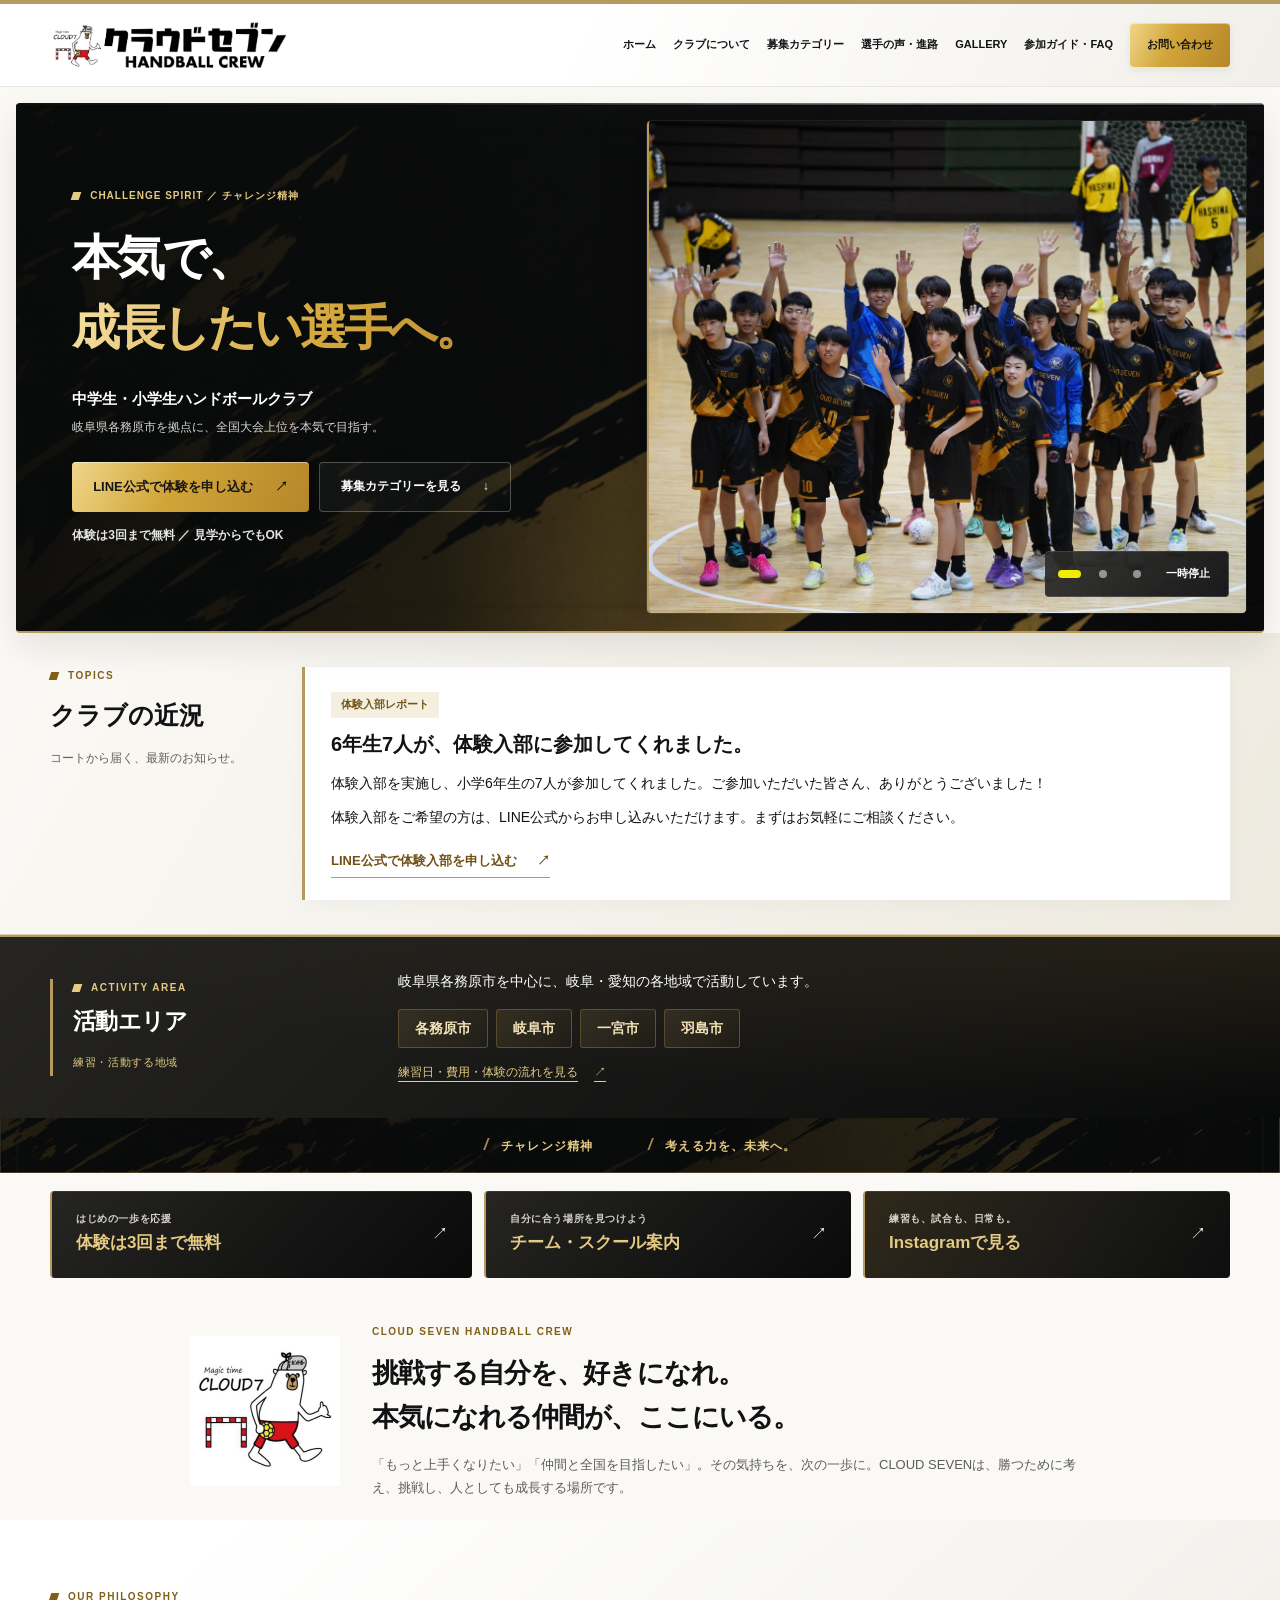
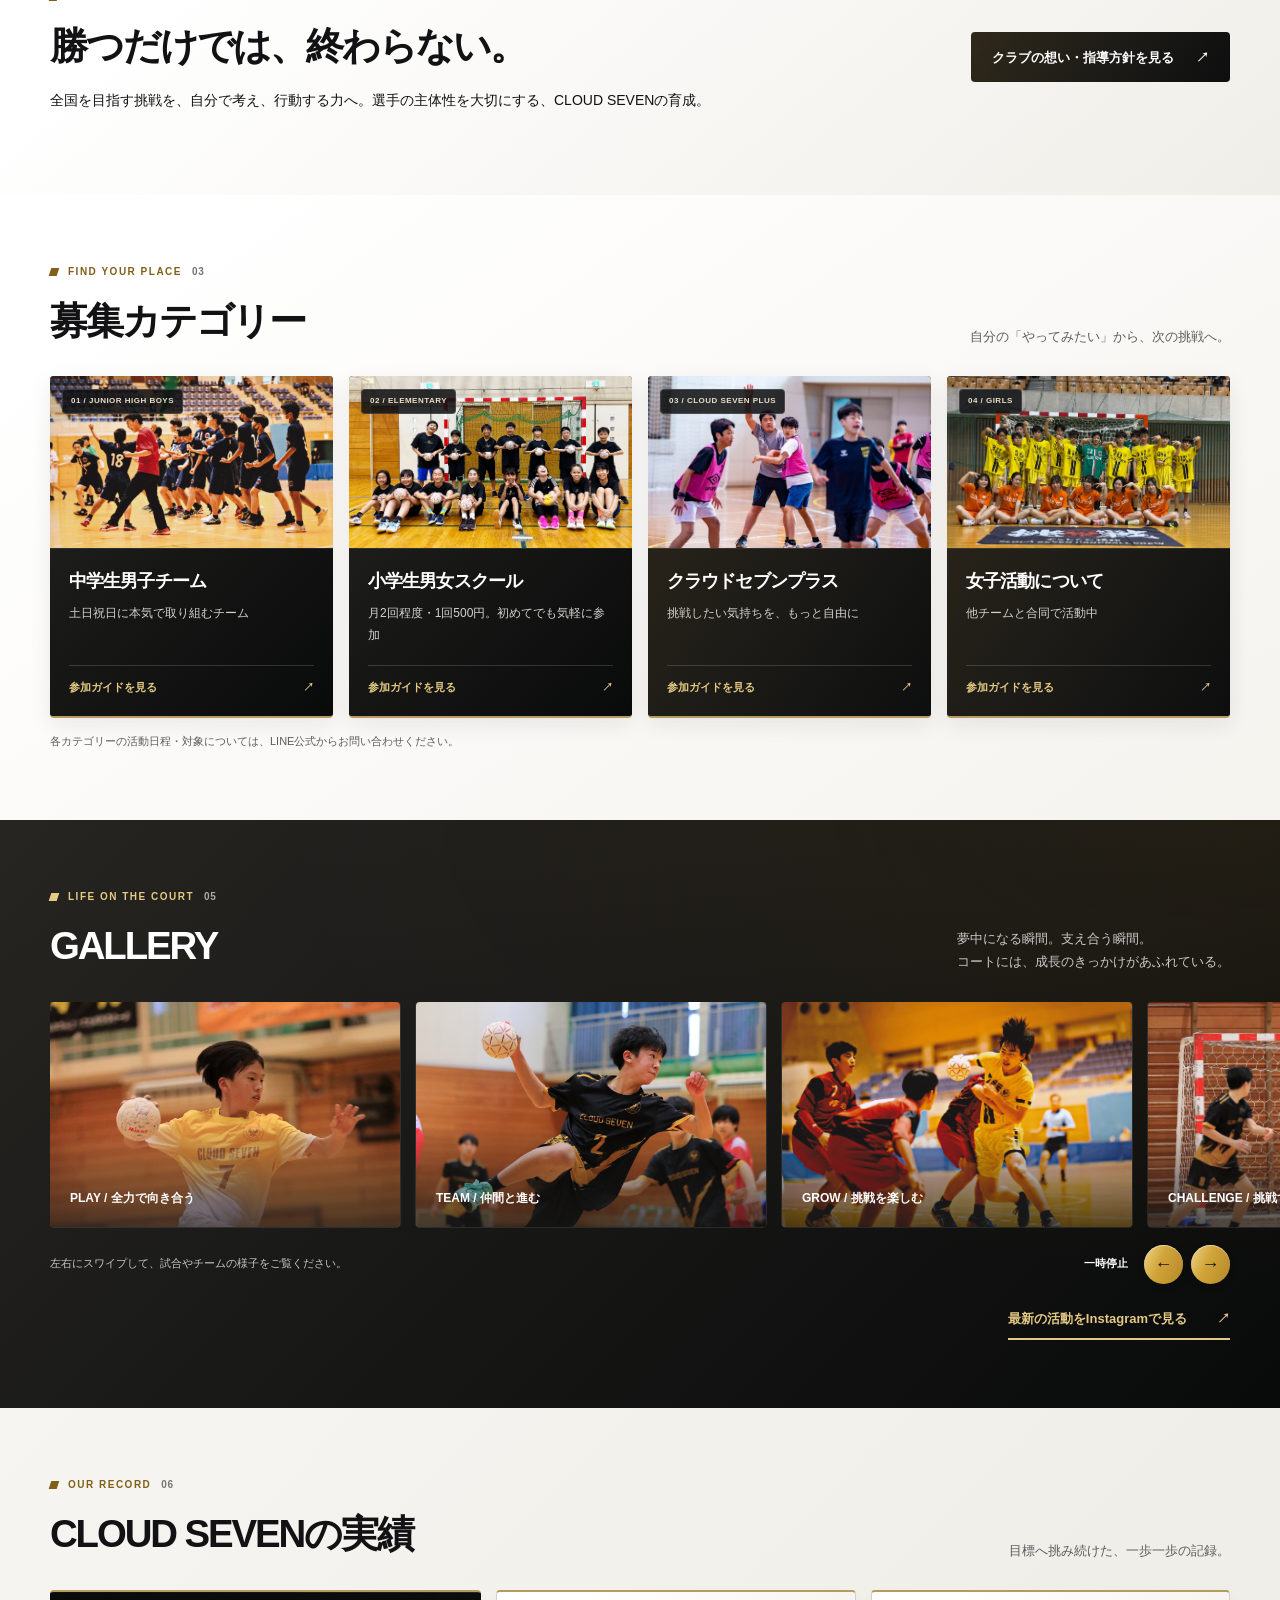
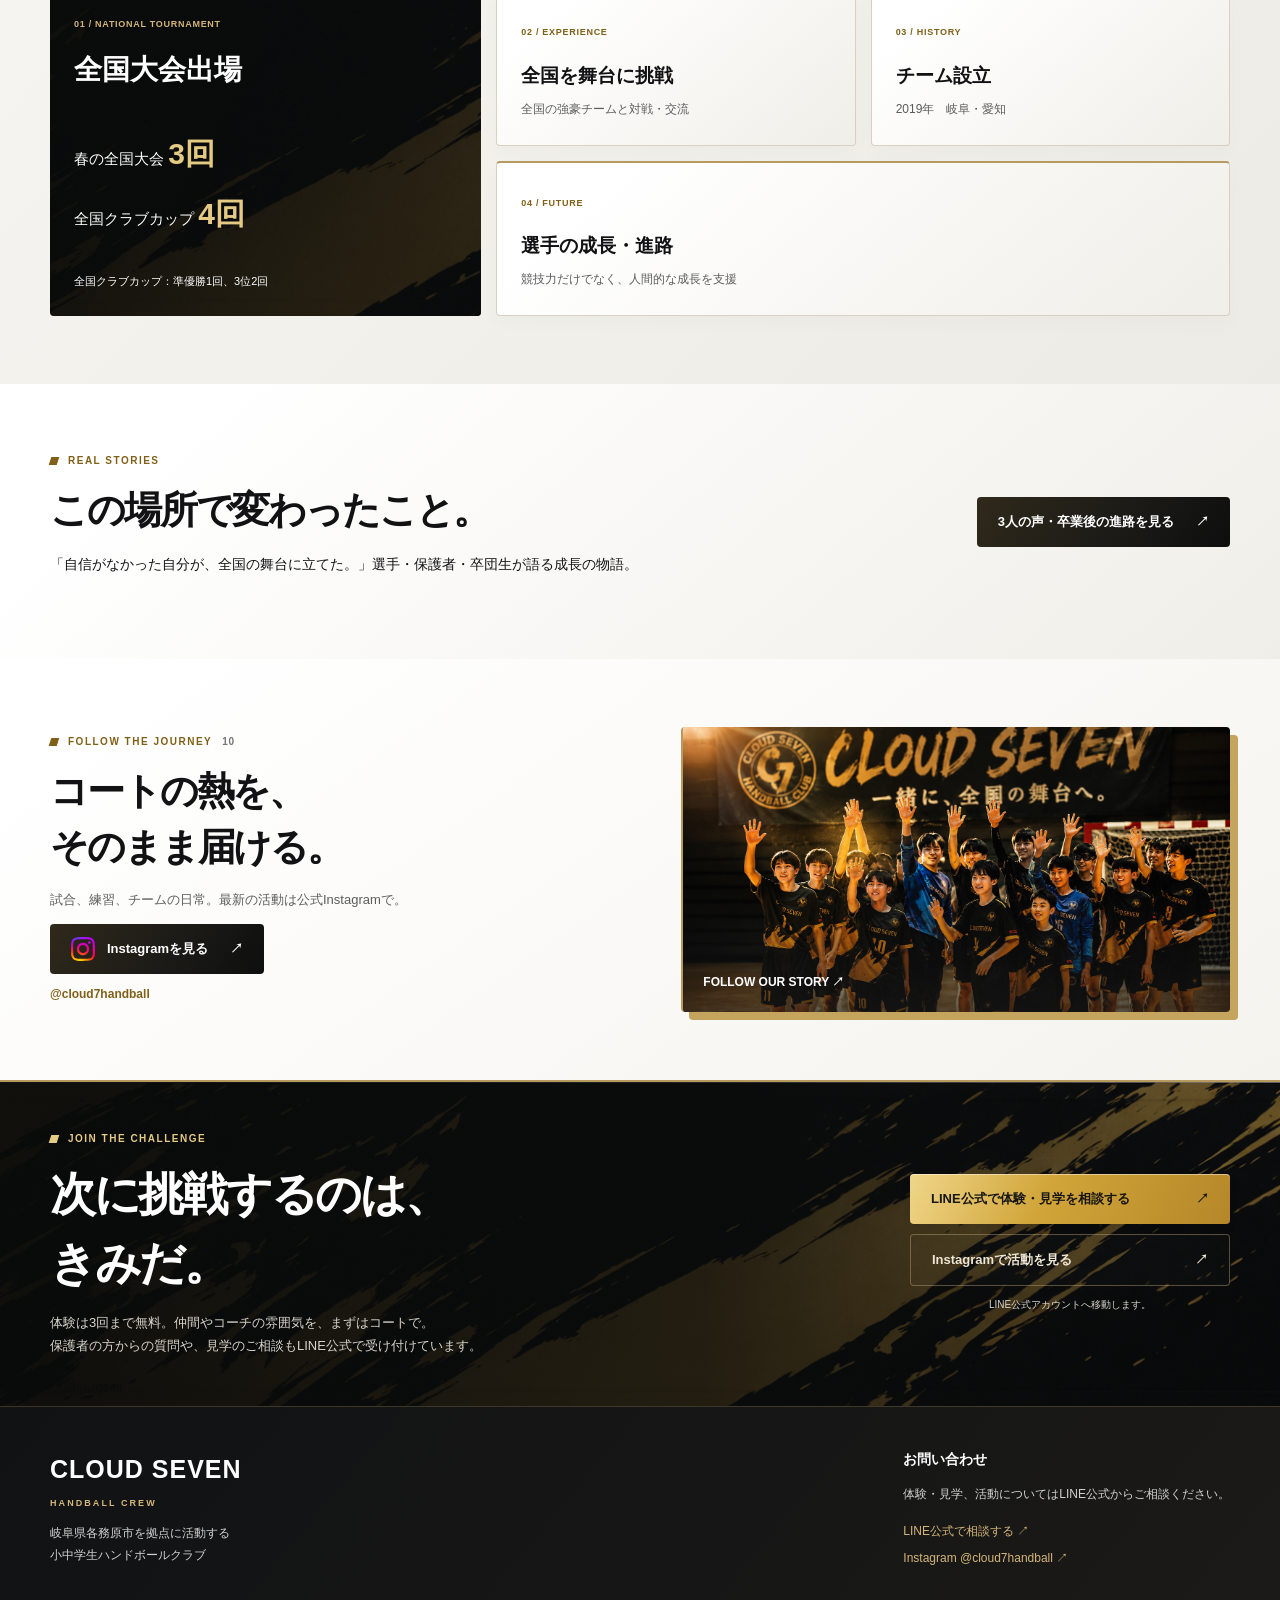
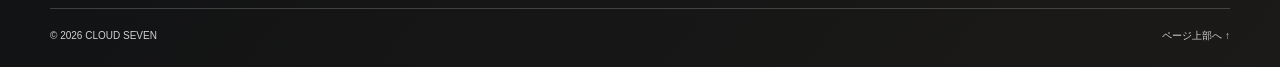
==== commit 4ffa05c9: "Add recent trial session report near top of homepage" ====
--- a/index.html
+++ b/index.html
@@ -15,7 +15,7 @@
   <meta property="og:locale" content="ja_JP">
   <meta name="twitter:card" content="summary_large_image">
   <link rel="icon" href="assets/images/favicon.svg" type="image/svg+xml">
-  <link rel="stylesheet" href="assets/css/style.css?v=20260926-gallery">
+  <link rel="stylesheet" href="assets/css/style.css?v=20261018-topics">
   <script src="assets/js/main.js?v=20260925-pages" defer></script>
 </head>
 
@@ -54,6 +54,26 @@
         <button class="hero-dot" type="button" aria-label="小学生の写真を表示" aria-pressed="false" data-slide="2"></button>
         <button class="motion-toggle" id="hero-motion" type="button" aria-label="メイン写真の自動切り替えを停止"
           aria-pressed="false">一時停止</button>
+      </div>
+    </section>
+
+    <section class="topics-section" id="topics" aria-labelledby="topics-title">
+      <div class="wrap topics-layout">
+        <div class="topics-heading"><p class="eyebrow">TOPICS</p><h2 id="topics-title">クラブの近況</h2><p>コートから届く、最新のお知らせ。</p></div>
+        <div class="topics-list">
+          <article class="topic-card">
+            <div class="topic-copy">
+              <span class="topic-tag">体験入部レポート</span>
+              <h3>6年生7人が、体験入部に参加してくれました。</h3>
+              <p>体験入部を実施し、小学6年生の7人が参加してくれました。ご参加いただいた皆さん、ありがとうございました！</p>
+              <p>体験入部をご希望の方は、LINE公式からお申し込みいただけます。まずはお気軽にご相談ください。</p>
+              <a class="topic-link" href="https://lin.ee/qdpR7K7" target="_blank" rel="noopener noreferrer">LINE公式で体験入部を申し込む <span aria-hidden="true">↗</span></a>
+            </div>
+            <!-- 写真を追加する場合、この位置に以下の figure を入れます。
+            <figure class="topic-photo"><img src="assets/images/写真のファイル名.jpg" alt="体験入部の様子" loading="lazy"></figure>
+            -->
+          </article>
+        </div>
       </div>
     </section>
 
--- a/assets/css/style.css
+++ b/assets/css/style.css
@@ -3279,3 +3279,28 @@
 .gallery-item.gallery-portrait img { object-fit:contain; }
 .gallery-item.gallery-portrait figcaption { left:10px; right:8px; font-size:9px; }
 @media(max-width:600px) { .gallery-item.gallery-portrait { flex-basis:124px; } }
+
+/* Recent club news: optional photographs, compact even without an image. */
+.topics-section { padding:34px 0; background:linear-gradient(120deg,#faf9f5,#eeeae0); border-bottom:1px solid #d8cfbc; scroll-margin-top:100px; }
+.topics-layout { display:grid; grid-template-columns:220px minmax(0,1fr); gap:32px; align-items:start; }
+.topics-heading .eyebrow { margin:0 0 8px; }
+.topics-heading h2 { font-size:25px; margin:0 0 10px; }
+.topics-heading > p:last-child { color:#666056; font-size:12px; margin:0; }
+.topics-list { display:grid; gap:16px; min-width:0; }
+.topic-card { padding:22px 26px; background:#fff; border-left:3px solid var(--metal-edge); box-shadow:0 5px 20px #251d0e08; }
+.topic-tag { display:inline-block; font-size:11px; font-weight:700; color:#72551c; background:#f4efdf; padding:3px 10px; }
+.topic-card h3 { margin:10px 0; font-size:20px; line-height:1.6; }
+.topic-copy p { margin:8px 0; font-size:14px; line-height:1.9; }
+.topic-link { display:inline-flex; gap:20px; align-items:center; margin-top:10px; font-size:13px; font-weight:700; color:#715016; border-bottom:1px solid #b69a5e; padding-bottom:5px; }
+.topic-link:hover { color:#171717; }
+.topic-link:focus-visible { outline:2px solid #715016; outline-offset:5px; }
+.topic-photo { margin:18px 0 0; }
+.topic-photo img { display:block; max-width:100%; width:auto; max-height:300px; height:auto; object-fit:contain; border-radius:3px; }
+@media(max-width:700px) {
+ .topics-section { padding:26px 0; }
+ .topics-layout { grid-template-columns:minmax(0,1fr); gap:18px; }
+ .topics-heading h2 { font-size:22px; }
+ .topic-card { padding:18px; }
+ .topic-card h3 { font-size:18px; }
+ .topic-photo img { max-height:240px; }
+}
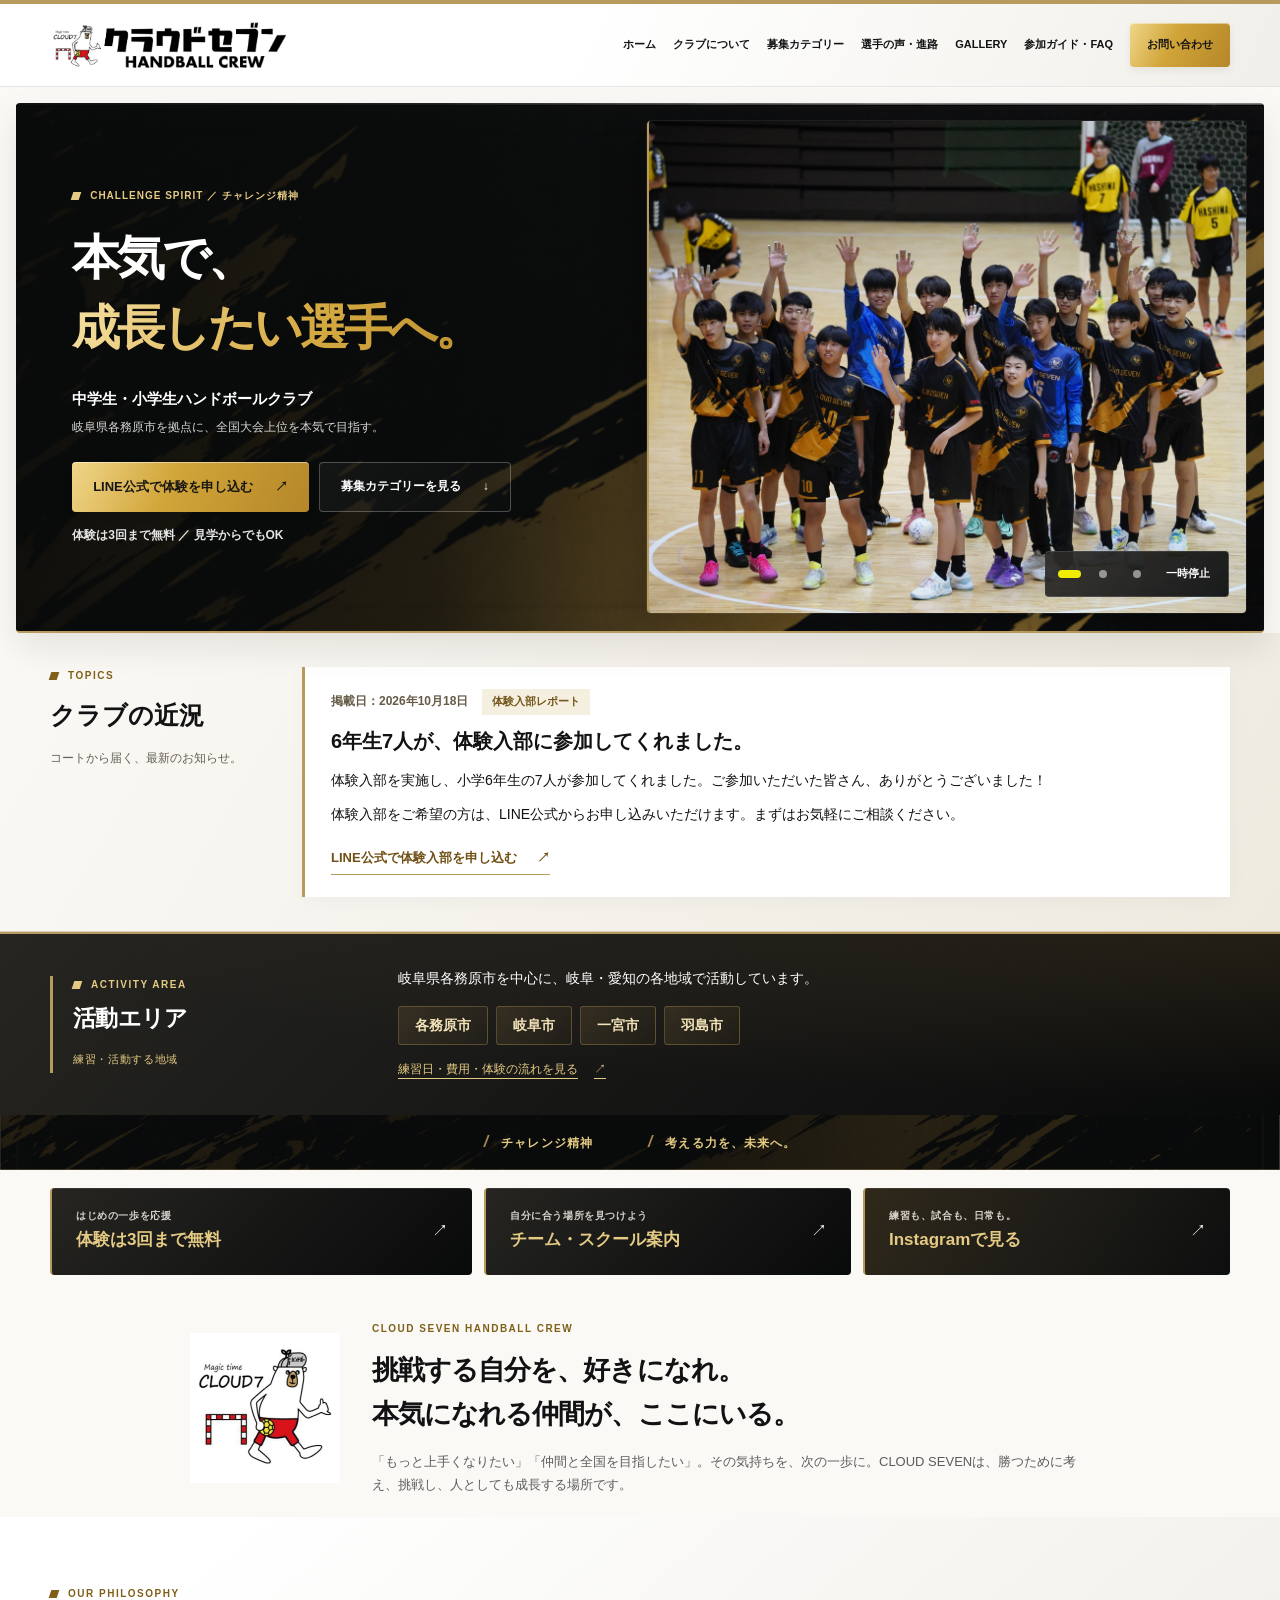
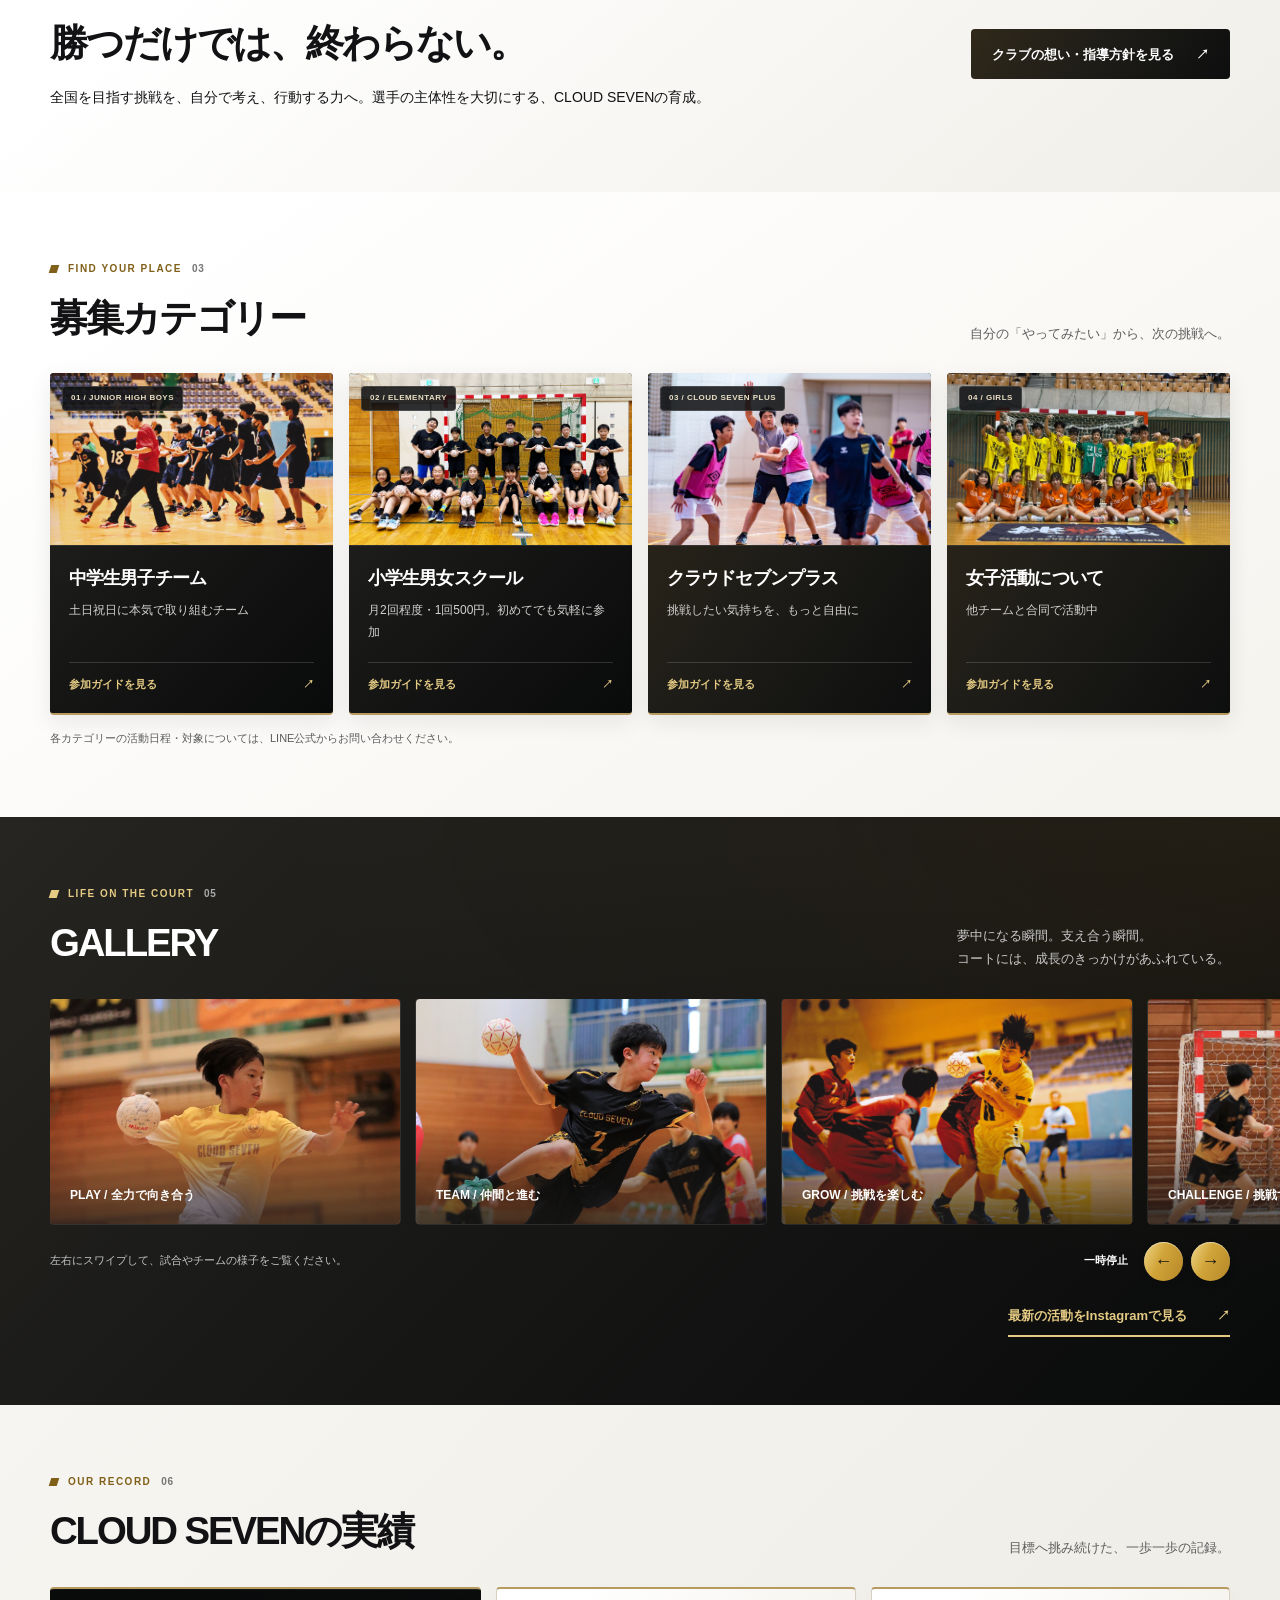
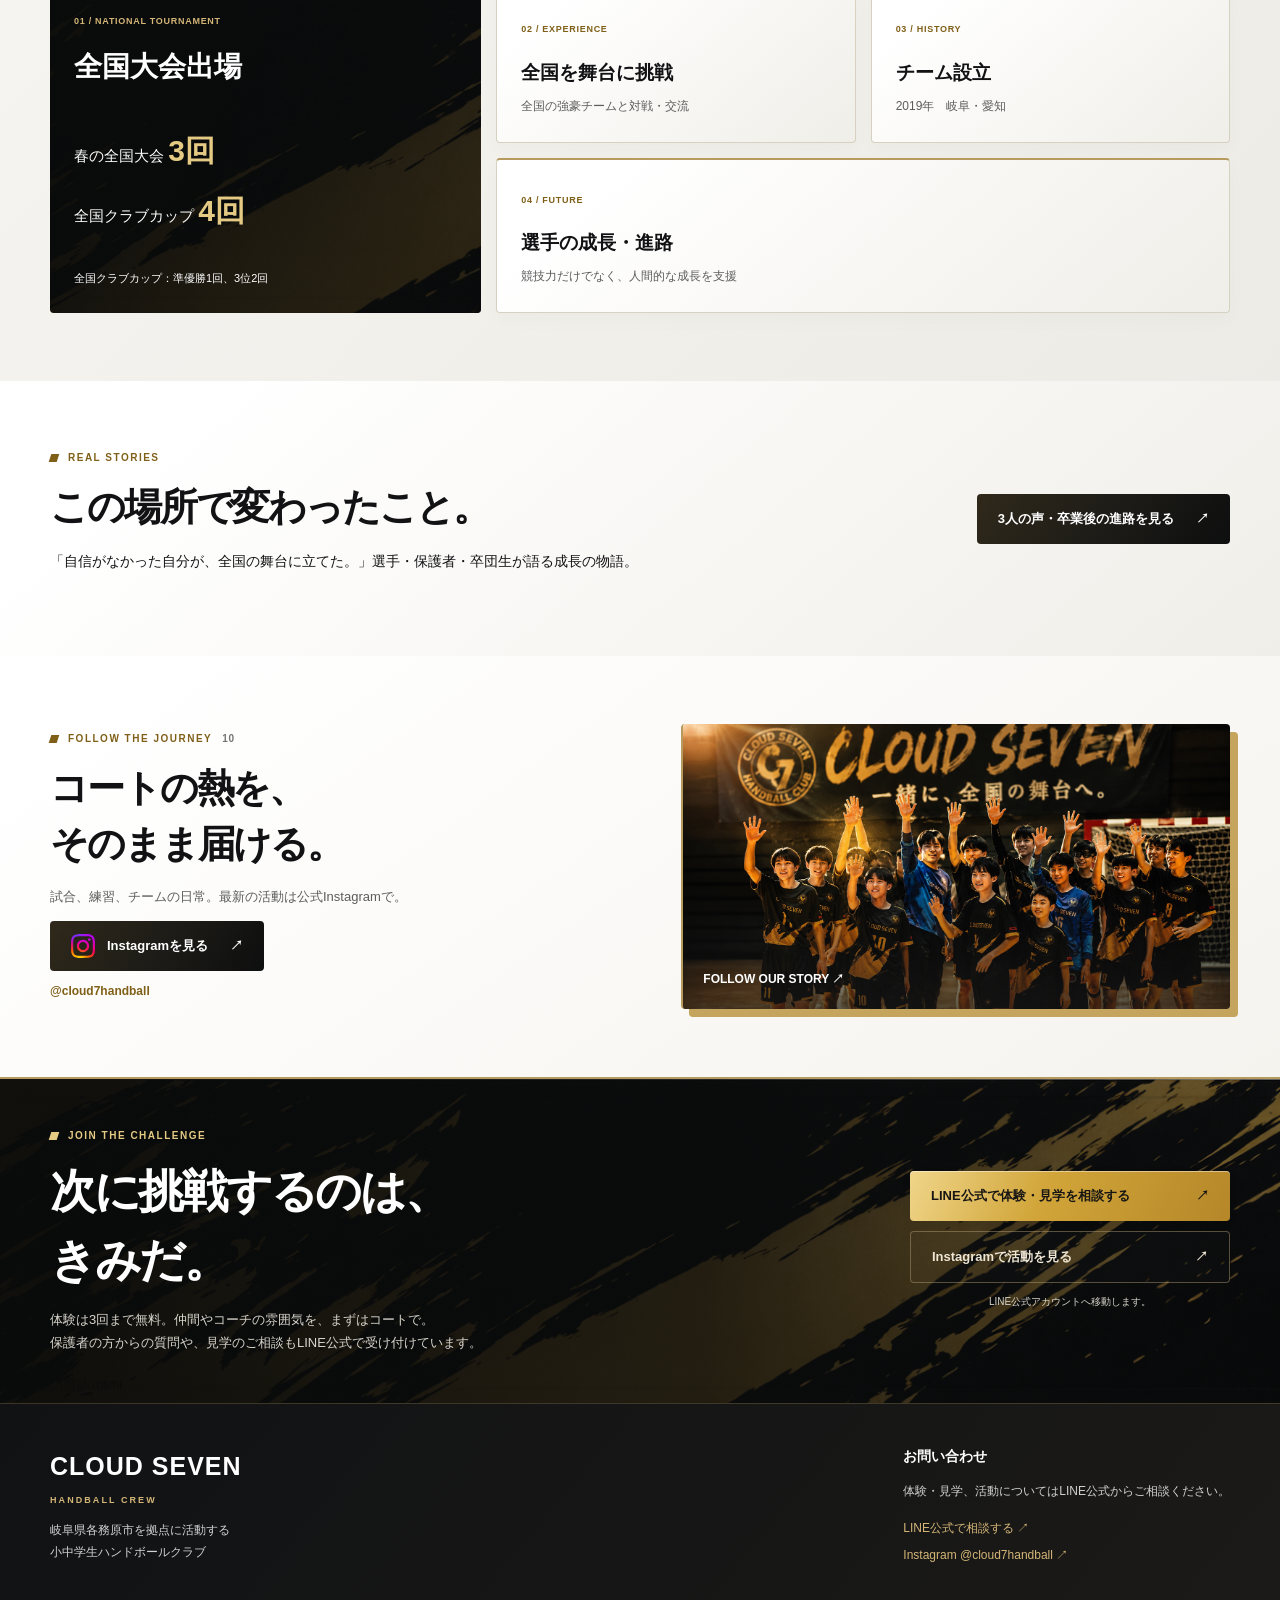
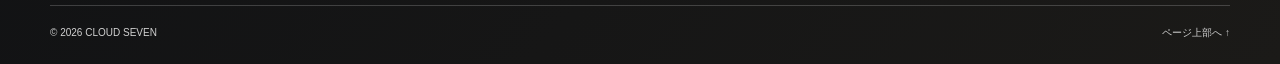
==== commit f290a616: "Show publication date on topics article" ====
--- a/index.html
+++ b/index.html
@@ -15,7 +15,7 @@
   <meta property="og:locale" content="ja_JP">
   <meta name="twitter:card" content="summary_large_image">
   <link rel="icon" href="assets/images/favicon.svg" type="image/svg+xml">
-  <link rel="stylesheet" href="assets/css/style.css?v=20261018-topics">
+  <link rel="stylesheet" href="assets/css/style.css?v=20261025-date">
   <script src="assets/js/main.js?v=20260925-pages" defer></script>
 </head>
 
@@ -63,7 +63,7 @@
         <div class="topics-list">
           <article class="topic-card">
             <div class="topic-copy">
-              <span class="topic-tag">体験入部レポート</span>
+              <div class="topic-meta"><time datetime="2026-10-18">掲載日：2026年10月18日</time><span class="topic-tag">体験入部レポート</span></div>
               <h3>6年生7人が、体験入部に参加してくれました。</h3>
               <p>体験入部を実施し、小学6年生の7人が参加してくれました。ご参加いただいた皆さん、ありがとうございました！</p>
               <p>体験入部をご希望の方は、LINE公式からお申し込みいただけます。まずはお気軽にご相談ください。</p>
--- a/assets/css/style.css
+++ b/assets/css/style.css
@@ -3304,3 +3304,6 @@
  .topic-card h3 { font-size:18px; }
  .topic-photo img { max-height:240px; }
 }
+
+.topic-meta { display:flex; flex-wrap:wrap; align-items:center; gap:8px 14px; }
+.topic-meta time { font-size:12px; color:#655b48; font-weight:600; }
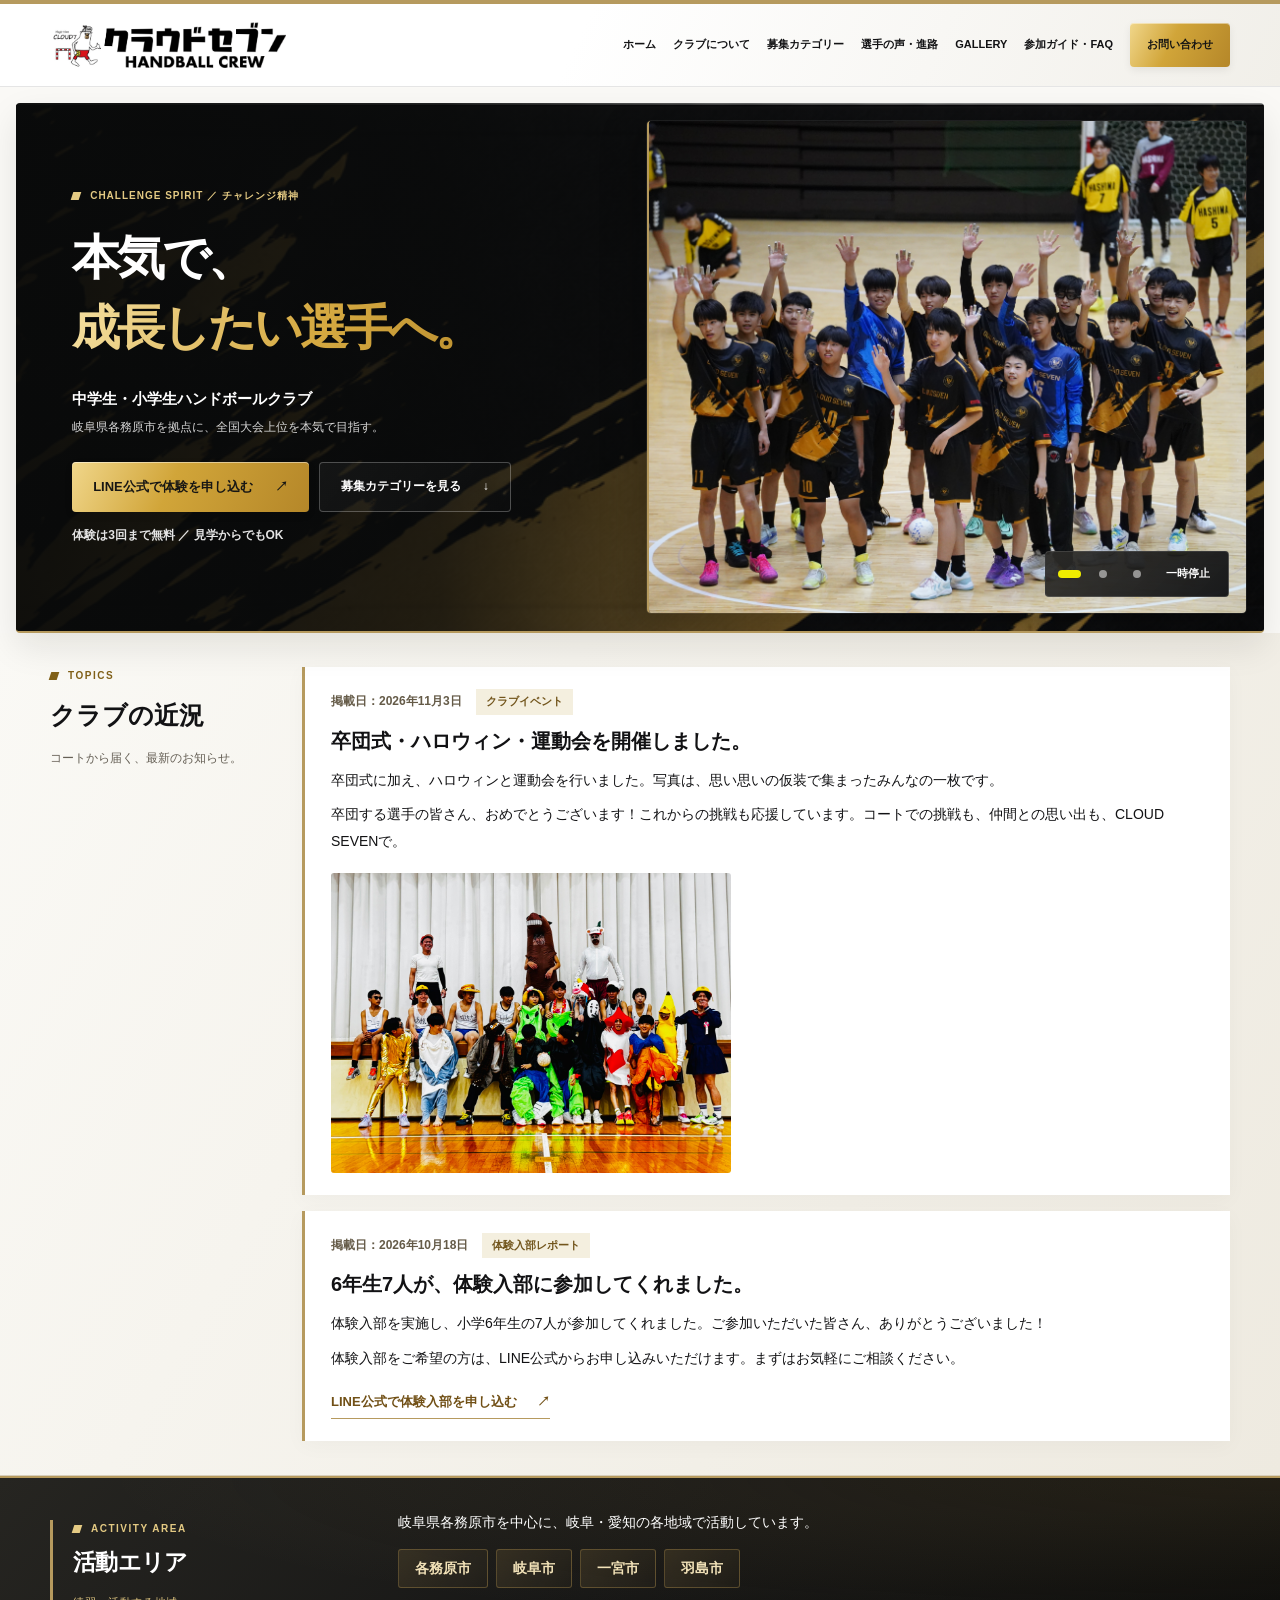
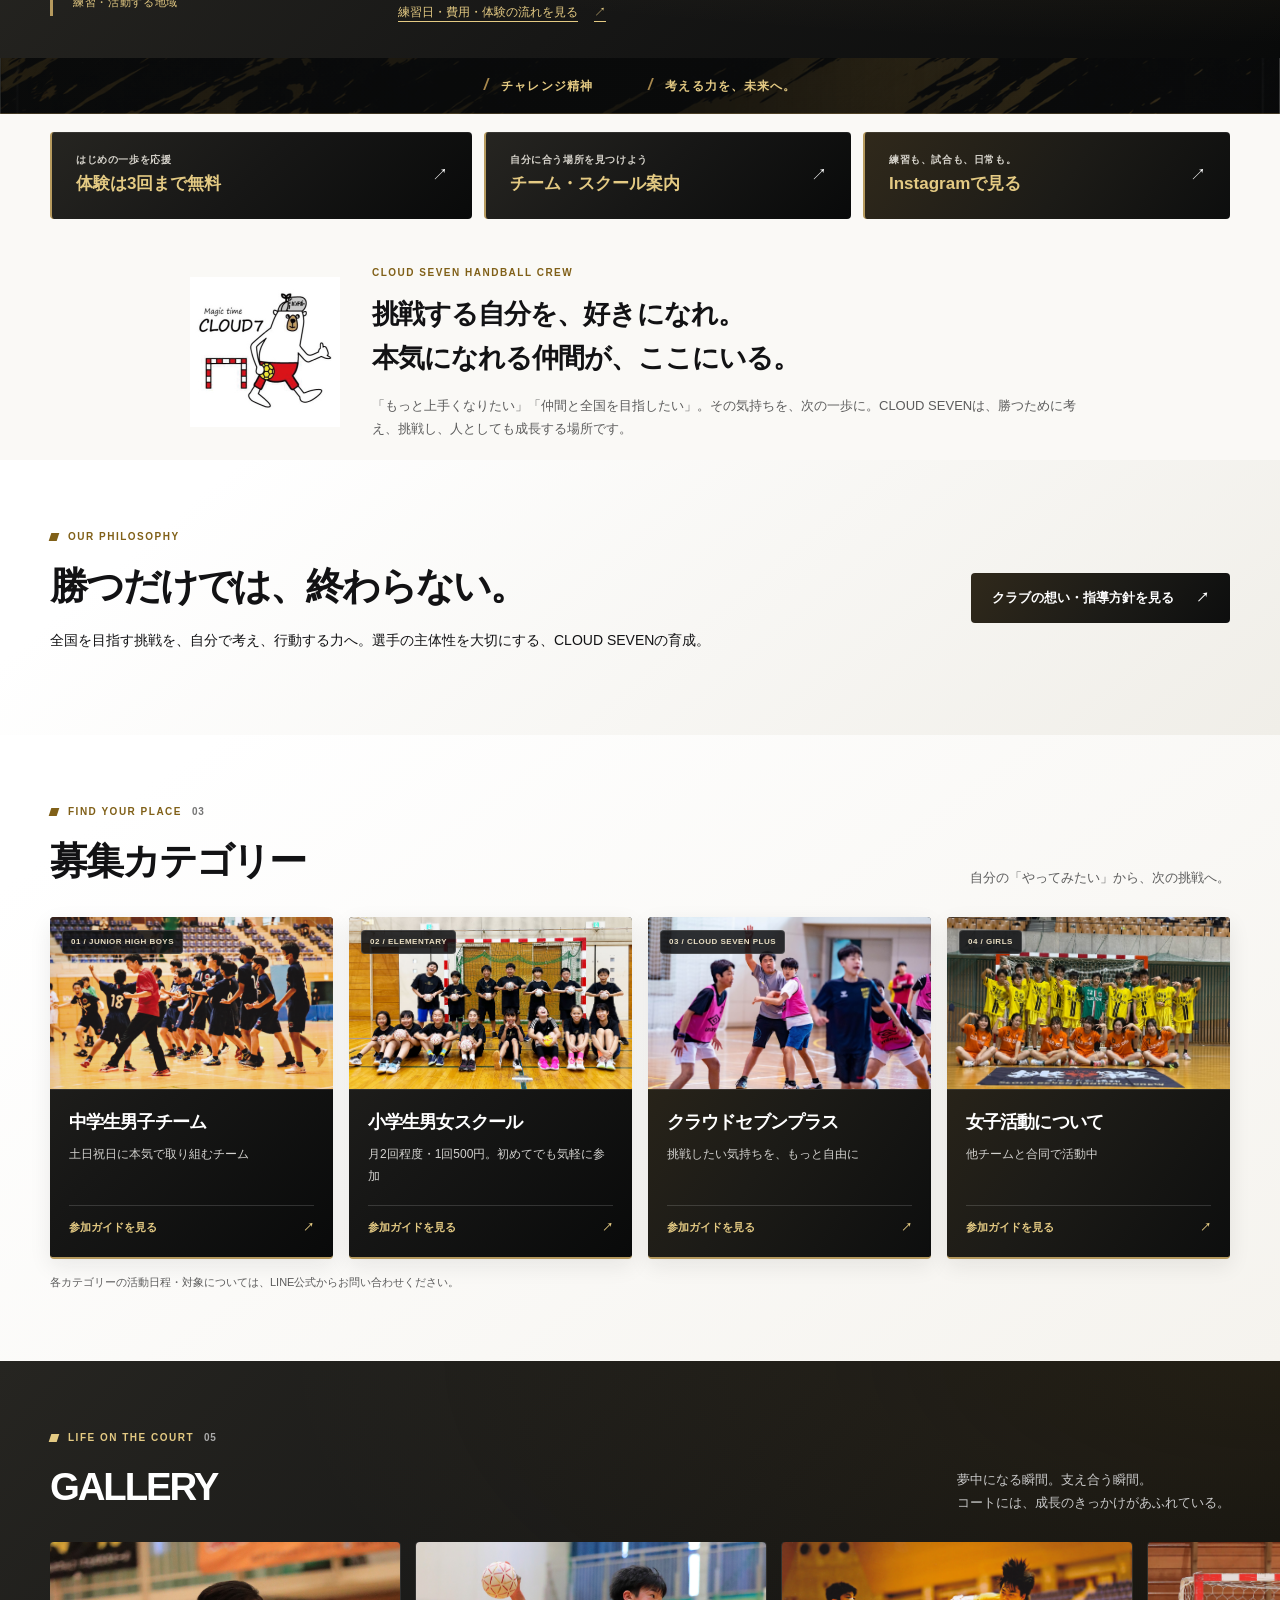
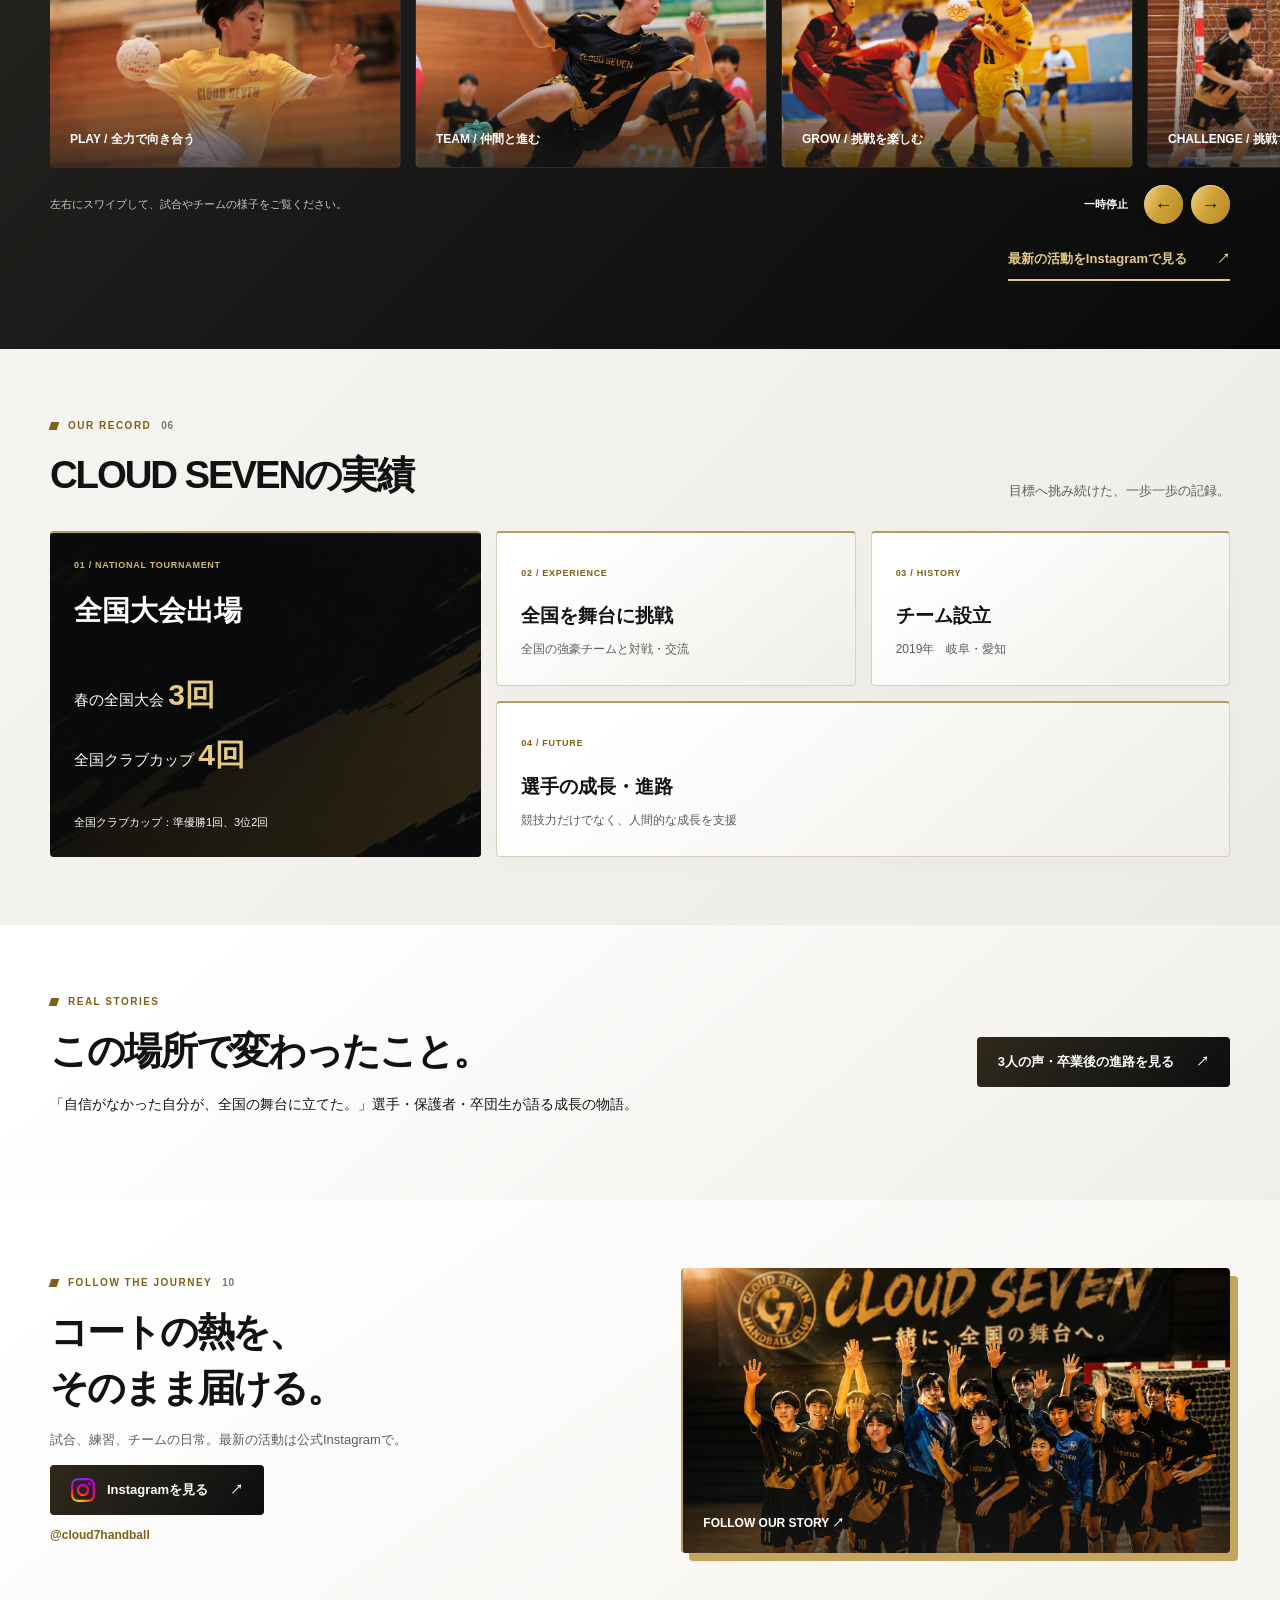
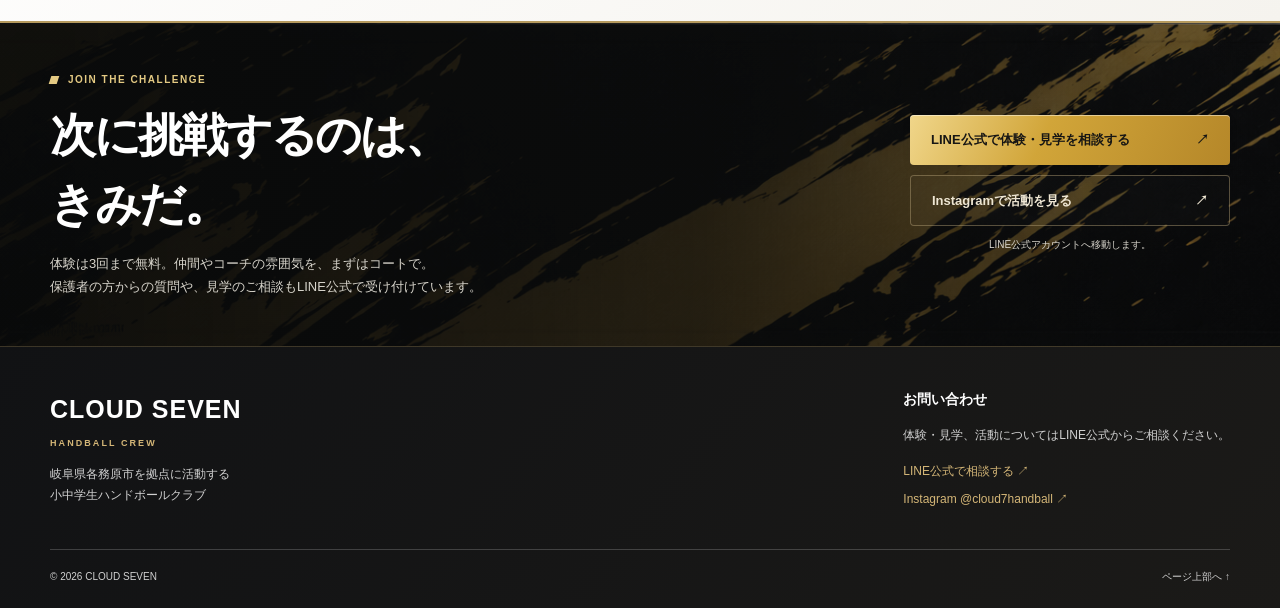
==== commit c558729b: "Add graduation Halloween and sports day topic" ====
--- a/index.html
+++ b/index.html
@@ -61,6 +61,15 @@
       <div class="wrap topics-layout">
         <div class="topics-heading"><p class="eyebrow">TOPICS</p><h2 id="topics-title">クラブの近況</h2><p>コートから届く、最新のお知らせ。</p></div>
         <div class="topics-list">
+          <article class="topic-card">
+            <div class="topic-copy">
+              <div class="topic-meta"><time datetime="2026-11-03">掲載日：2026年11月3日</time><span class="topic-tag">クラブイベント</span></div>
+              <h3>卒団式・ハロウィン・運動会を開催しました。</h3>
+              <p>卒団式に加え、ハロウィンと運動会を行いました。写真は、思い思いの仮装で集まったみんなの一枚です。</p>
+              <p>卒団する選手の皆さん、おめでとうございます！これからの挑戦も応援しています。コートでの挑戦も、仲間との思い出も、CLOUD SEVENで。</p>
+            </div>
+            <figure class="topic-photo"><img src="assets/images/IMG_0853.JPG" alt="体育館でハロウィンの仮装をして集まったCLOUD SEVENの仲間たち" width="2364" height="1774" loading="lazy"></figure>
+          </article>
           <article class="topic-card">
             <div class="topic-copy">
               <div class="topic-meta"><time datetime="2026-10-18">掲載日：2026年10月18日</time><span class="topic-tag">体験入部レポート</span></div>
@@ -197,7 +206,14 @@
           <figure class="gallery-item gallery-portrait"><img src="assets/images/AB00000366.JPG" alt="背番号8の選手がシュートを放つ場面" loading="lazy"><figcaption>CHALLENGE / 全力の一瞬</figcaption></figure>
           <figure class="gallery-item gallery-portrait"><img src="assets/images/EFGH8042.JPG" alt="ゴール前で構える青いユニフォームのゴールキーパー" loading="lazy"><figcaption>CHALLENGE / 全力の一瞬</figcaption></figure>
           <figure class="gallery-item gallery-portrait"><img src="assets/images/FGHI4973.JPG" alt="相手の守備を受けながらシュートに挑む選手" loading="lazy"><figcaption>CHALLENGE / 全力の一瞬</figcaption></figure>
-          <figure class="gallery-item gallery-portrait"><img src="assets/images/FGHI4956.JPG" alt="黒と金のユニフォームでジャンプシュートを放つ選手" loading="lazy"><figcaption>CHALLENGE / 全力の一瞬</figcaption></figure></div>
+          <figure class="gallery-item gallery-portrait"><img src="assets/images/FGHI4956.JPG" alt="黒と金のユニフォームでジャンプシュートを放つ選手" loading="lazy"><figcaption>CHALLENGE / 全力の一瞬</figcaption></figure>
+          <figure class="gallery-item gallery-portrait"><img src="assets/images/ABCD4119.JPG" alt="黒と金の背番号14の選手がジャンプシュートを放つ場面" loading="lazy"><figcaption>CHALLENGE / 全力の一瞬</figcaption></figure>
+          <figure class="gallery-item gallery-portrait"><img src="assets/images/ABCD4392.JPG" alt="黄色の背番号15の選手がシュートに挑む場面" loading="lazy"><figcaption>CHALLENGE / 全力の一瞬</figcaption></figure>
+          <figure class="gallery-item gallery-portrait"><img src="assets/images/ABCD4079.JPG" alt="赤いユニフォームのゴールキーパーがシュートを防ぐ場面" loading="lazy"><figcaption>CHALLENGE / 全力の一瞬</figcaption></figure>
+          <figure class="gallery-item gallery-portrait"><img src="assets/images/ABCD4728.JPG" alt="黄色の背番号3の選手が空中からシュートを狙う場面" loading="lazy"><figcaption>CHALLENGE / 全力の一瞬</figcaption></figure>
+          <figure class="gallery-item gallery-portrait"><img src="assets/images/ABCD4436.JPG" alt="相手の守備を受けながらシュートを放つ選手" loading="lazy"><figcaption>CHALLENGE / 全力の一瞬</figcaption></figure>
+          <figure class="gallery-item gallery-portrait"><img src="assets/images/ABCD4430.JPG" alt="ゴール前で大きく手足を広げるゴールキーパー" loading="lazy"><figcaption>CHALLENGE / 全力の一瞬</figcaption></figure>
+          <figure class="gallery-item gallery-portrait"><img src="assets/images/ABCD3633.JPG" alt="黄色の背番号13の選手がジャンプシュートに挑む場面" loading="lazy"><figcaption>CHALLENGE / 全力の一瞬</figcaption></figure></div>
       </div>
       <div class="wrap gallery-footer">
         <p class="section-note">左右にスワイプして、試合やチームの様子をご覧ください。</p>
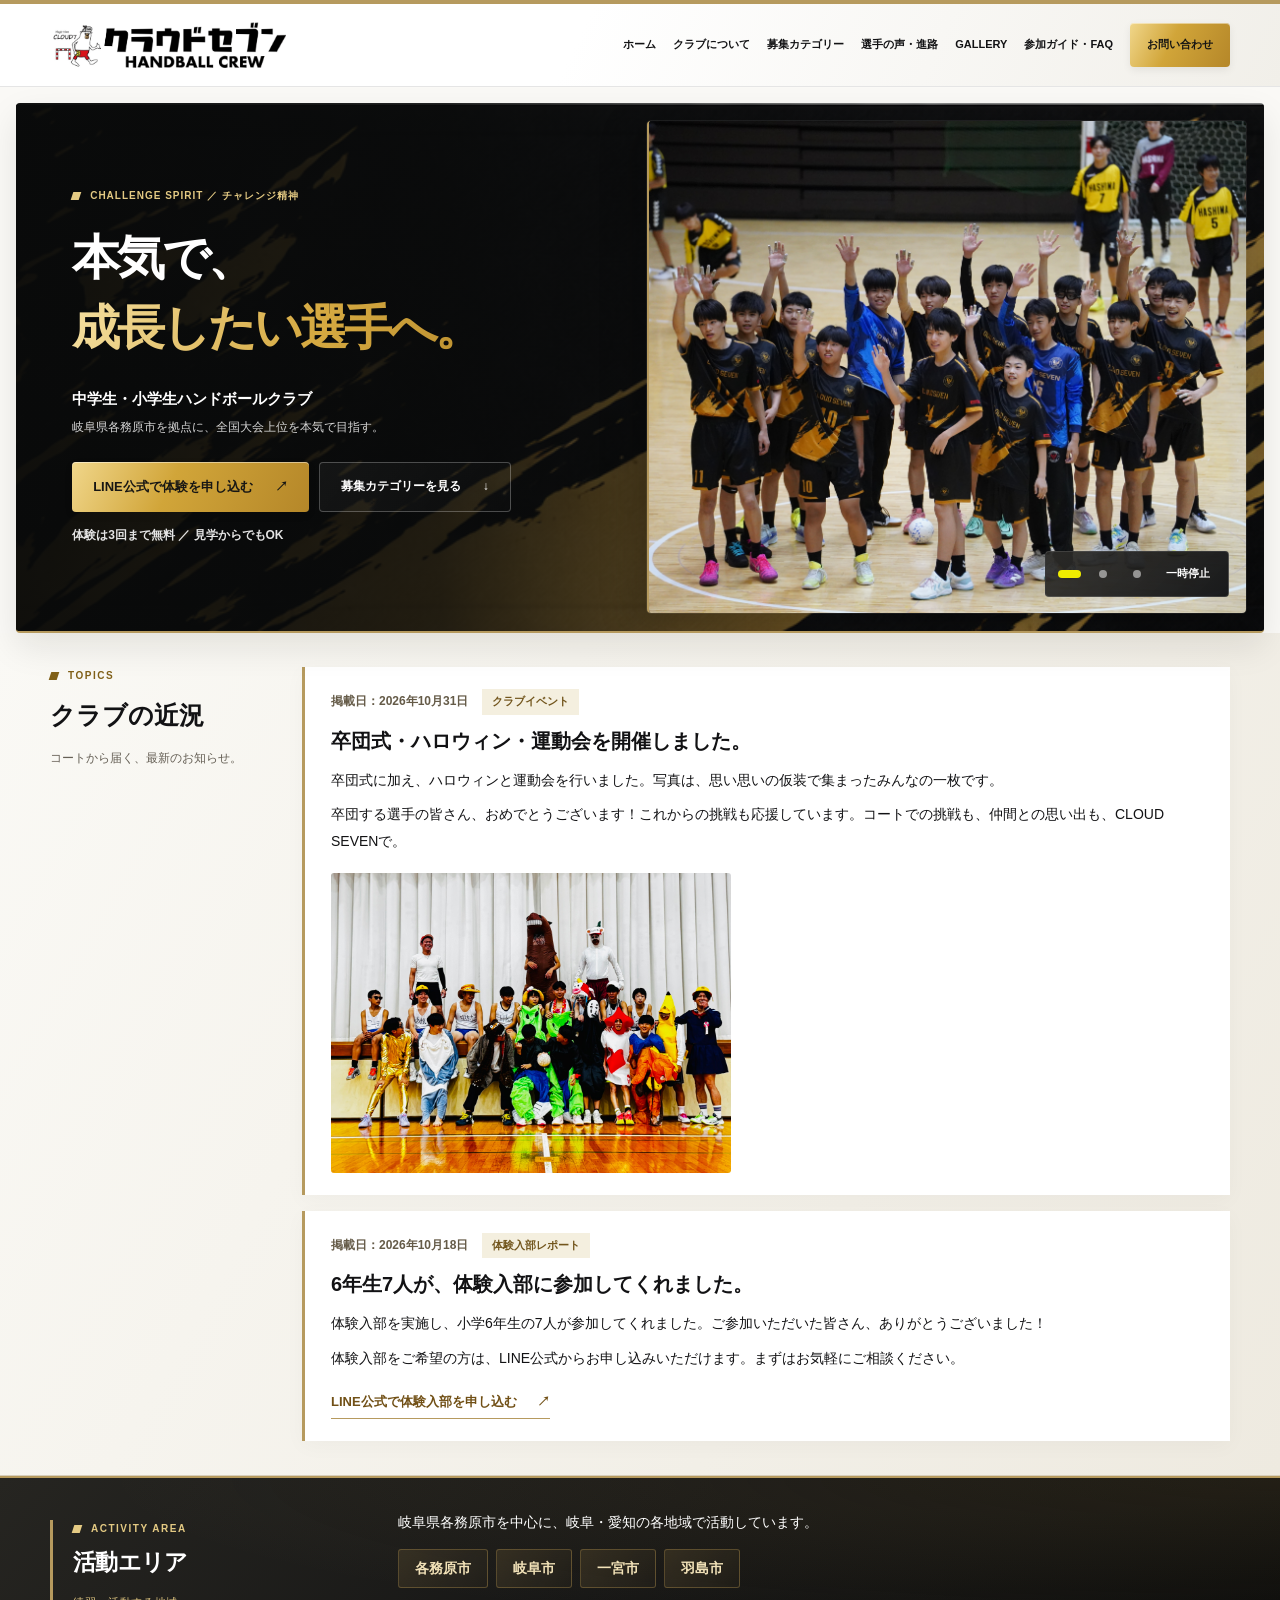
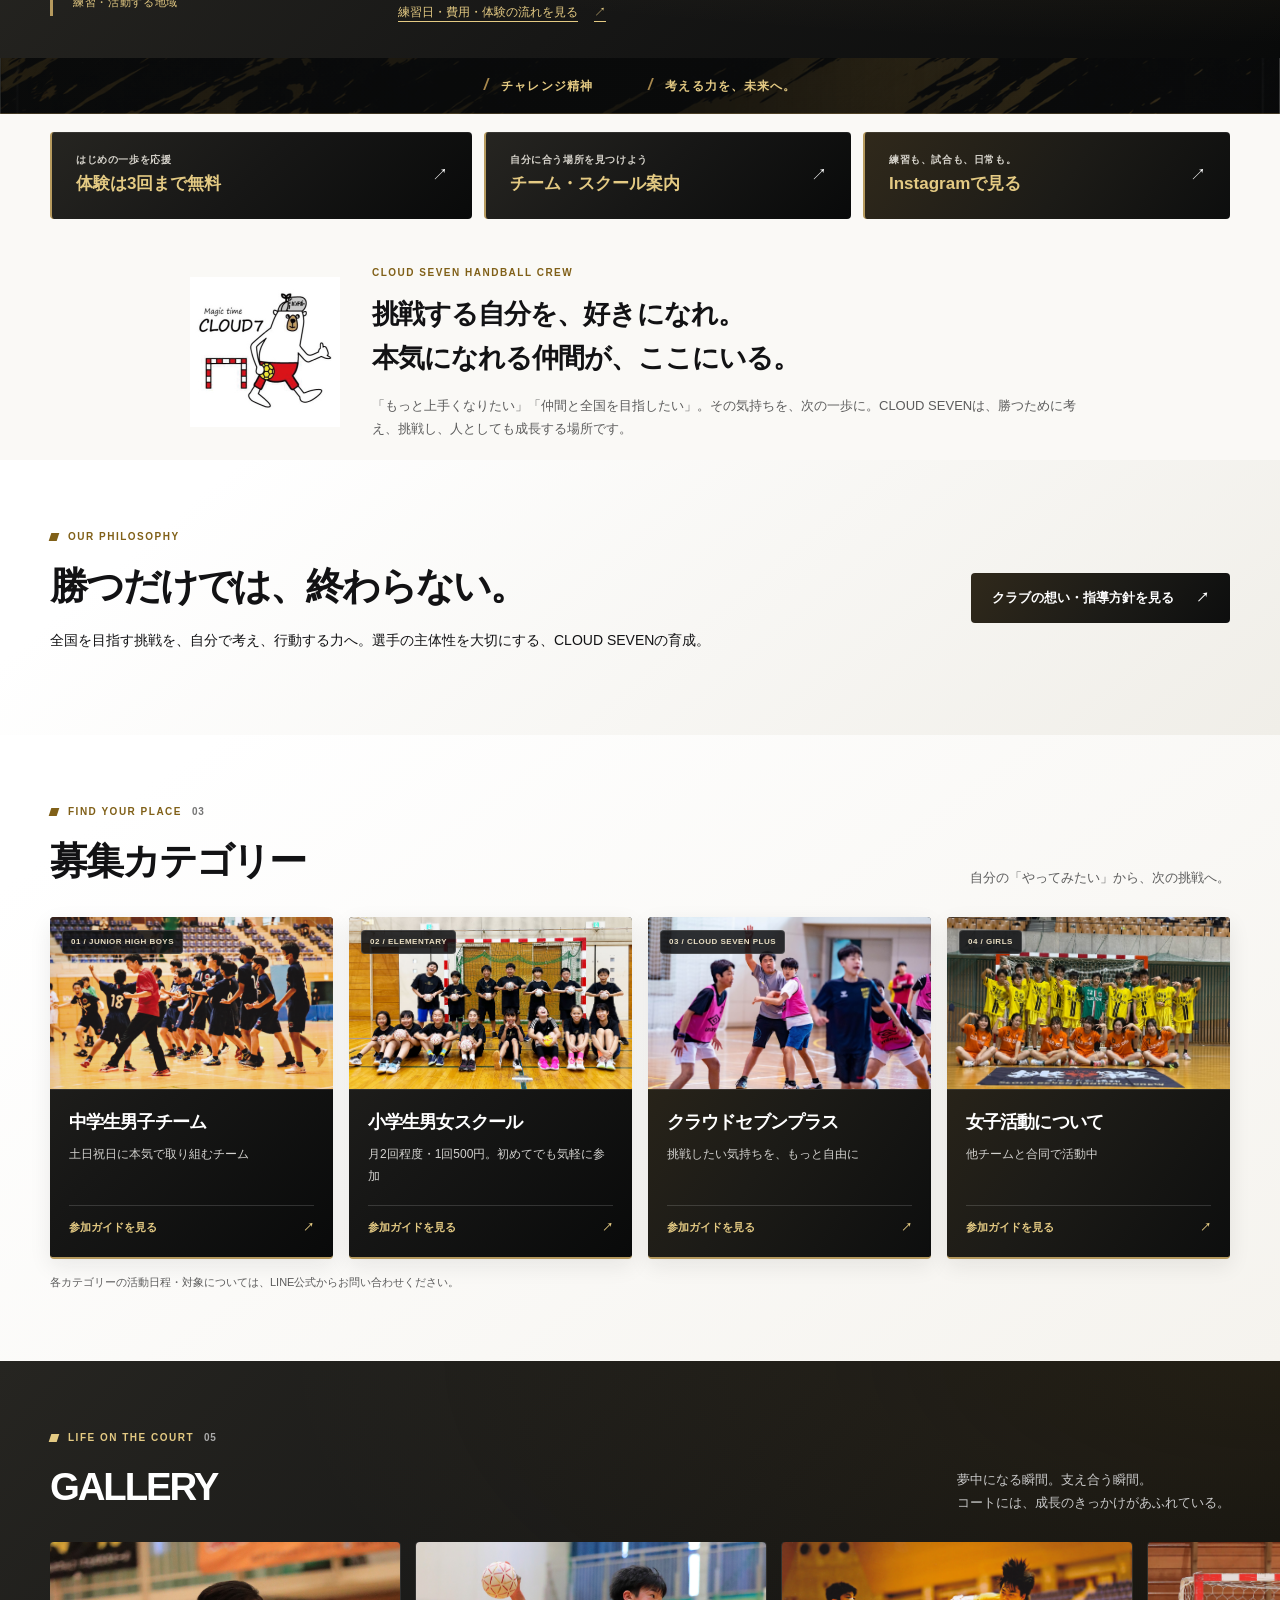
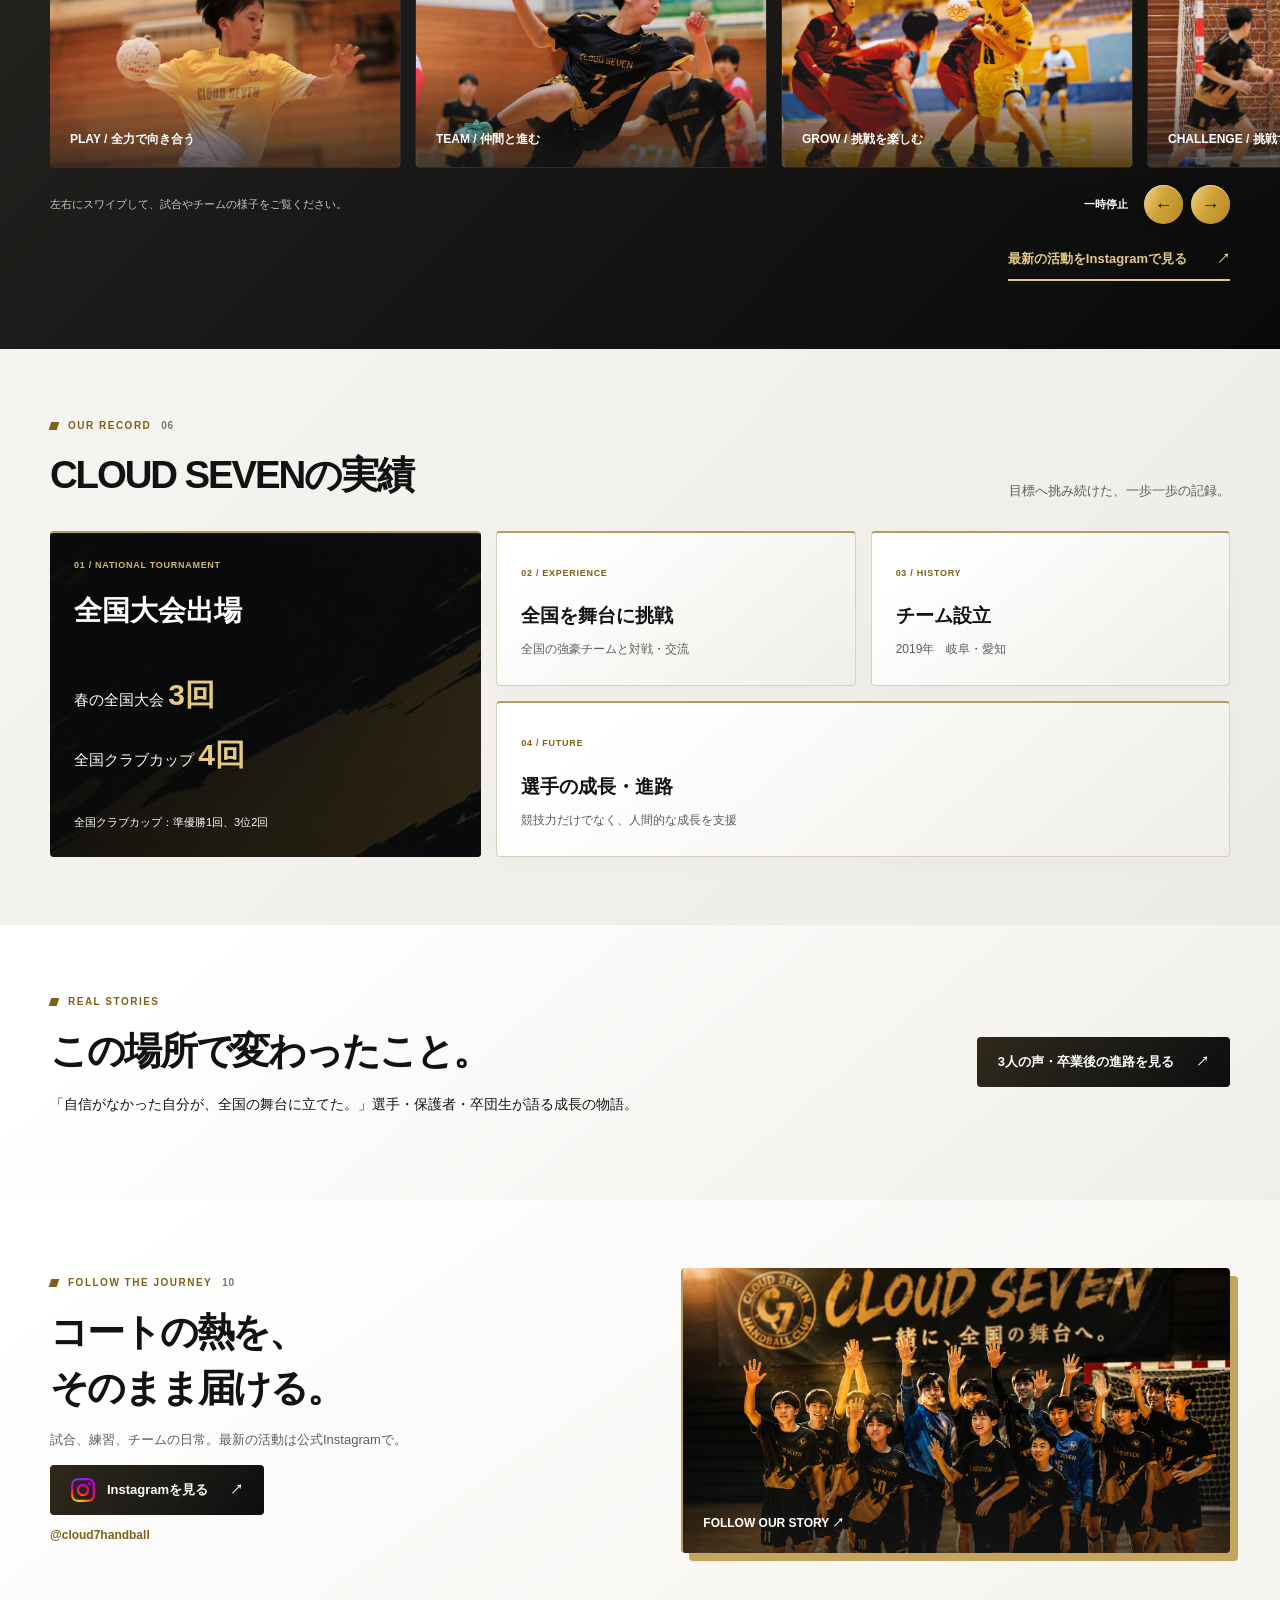
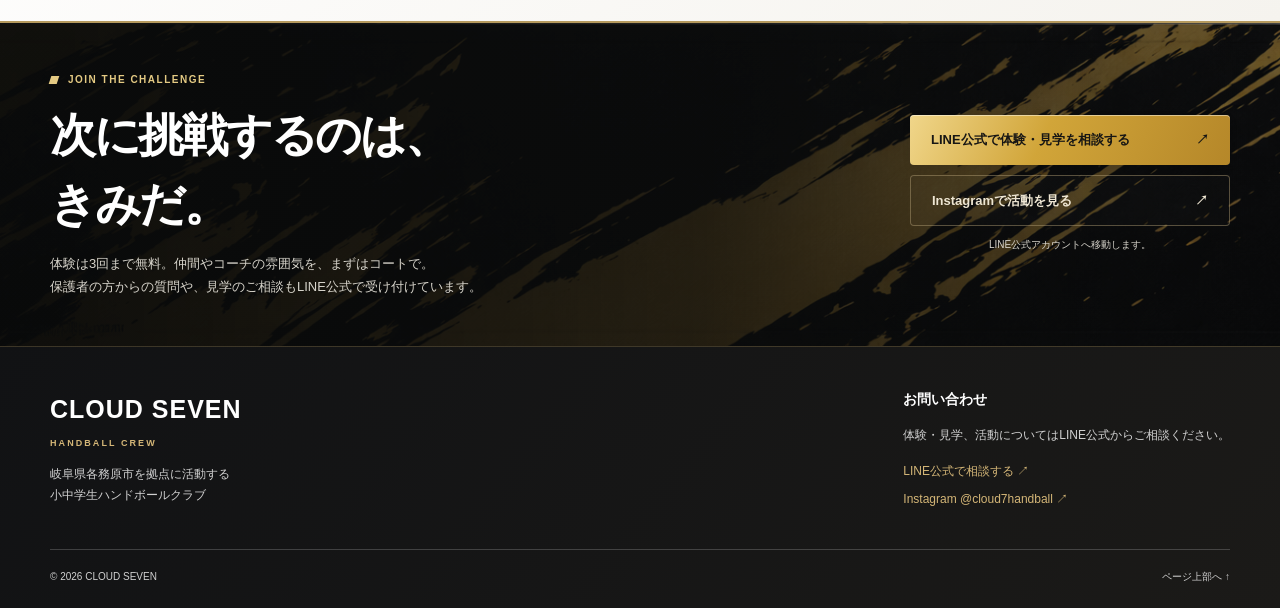
==== commit 9307e1e8: "Correct club event publication date to October 31 2026" ====
--- a/index.html
+++ b/index.html
@@ -63,7 +63,7 @@
         <div class="topics-list">
           <article class="topic-card">
             <div class="topic-copy">
-              <div class="topic-meta"><time datetime="2026-11-03">掲載日：2026年11月3日</time><span class="topic-tag">クラブイベント</span></div>
+              <div class="topic-meta"><time datetime="2026-10-31">掲載日：2026年10月31日</time><span class="topic-tag">クラブイベント</span></div>
               <h3>卒団式・ハロウィン・運動会を開催しました。</h3>
               <p>卒団式に加え、ハロウィンと運動会を行いました。写真は、思い思いの仮装で集まったみんなの一枚です。</p>
               <p>卒団する選手の皆さん、おめでとうございます！これからの挑戦も応援しています。コートでの挑戦も、仲間との思い出も、CLOUD SEVENで。</p>
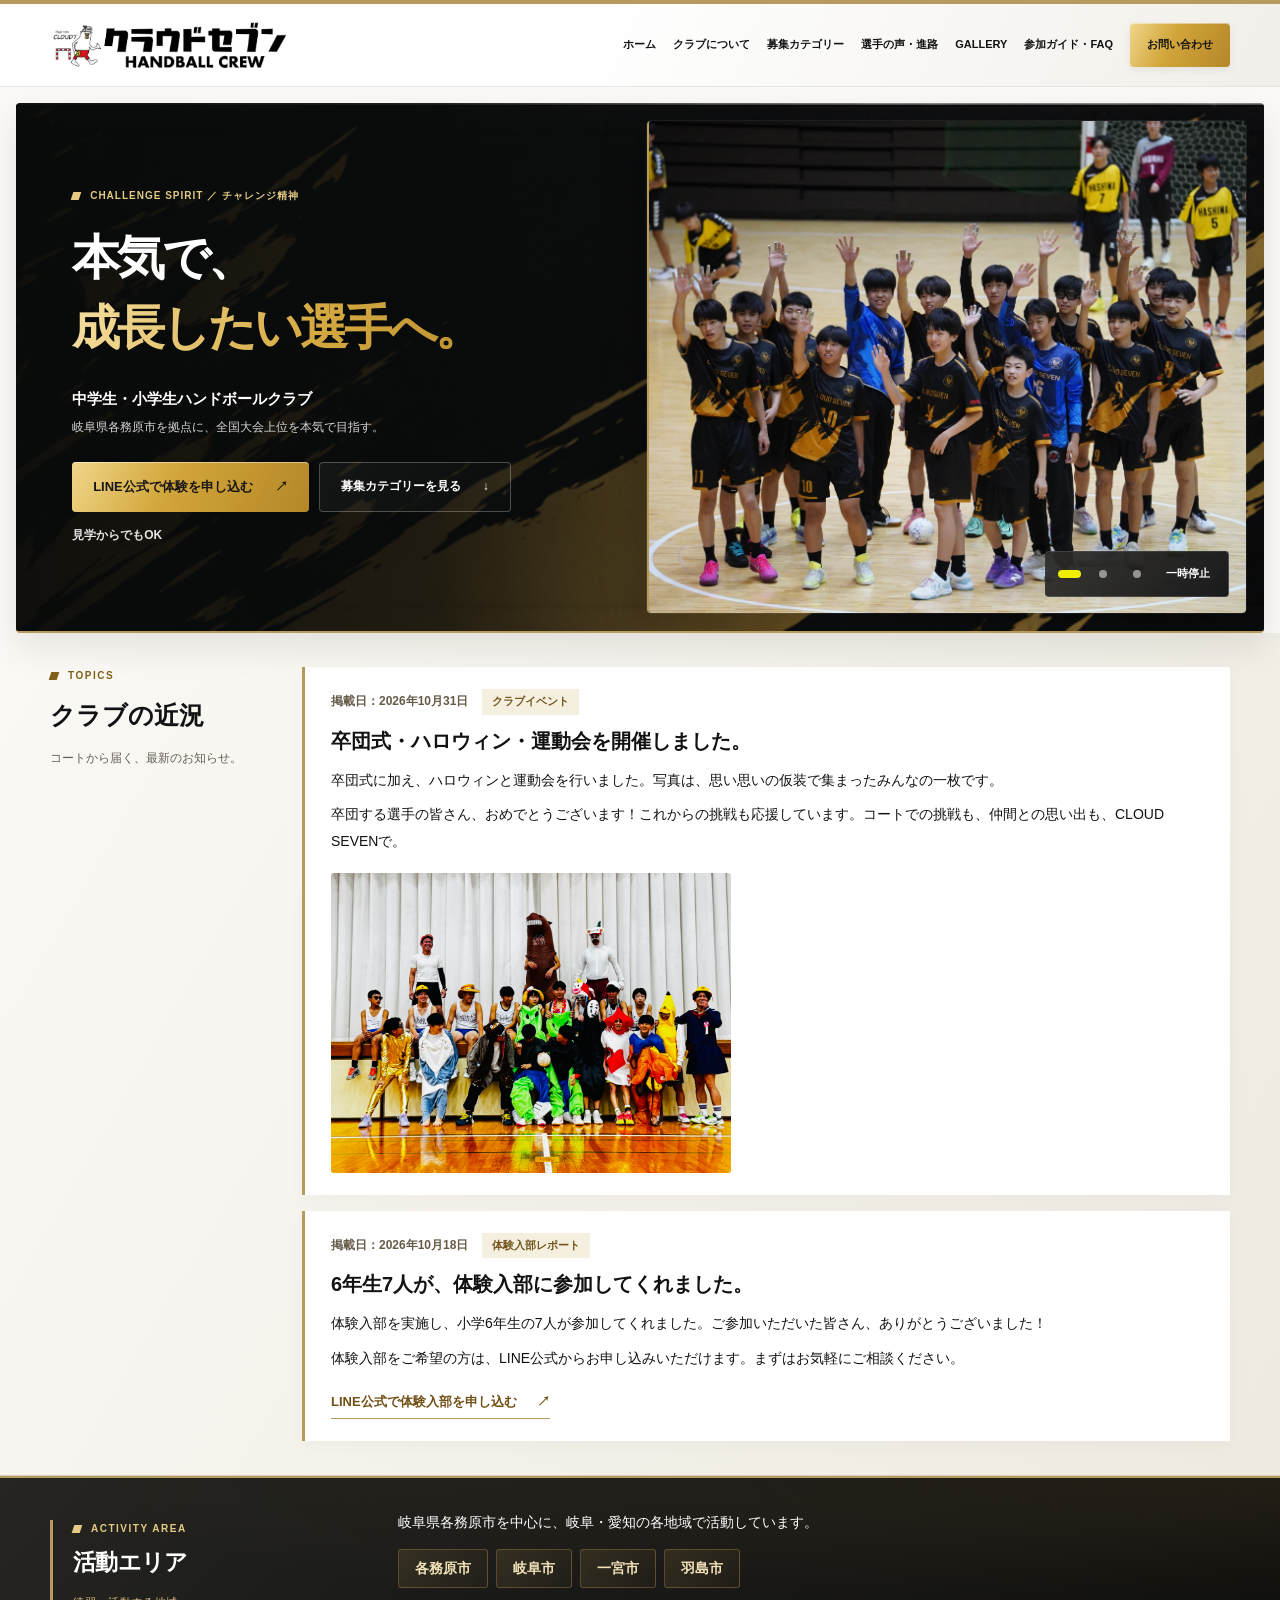
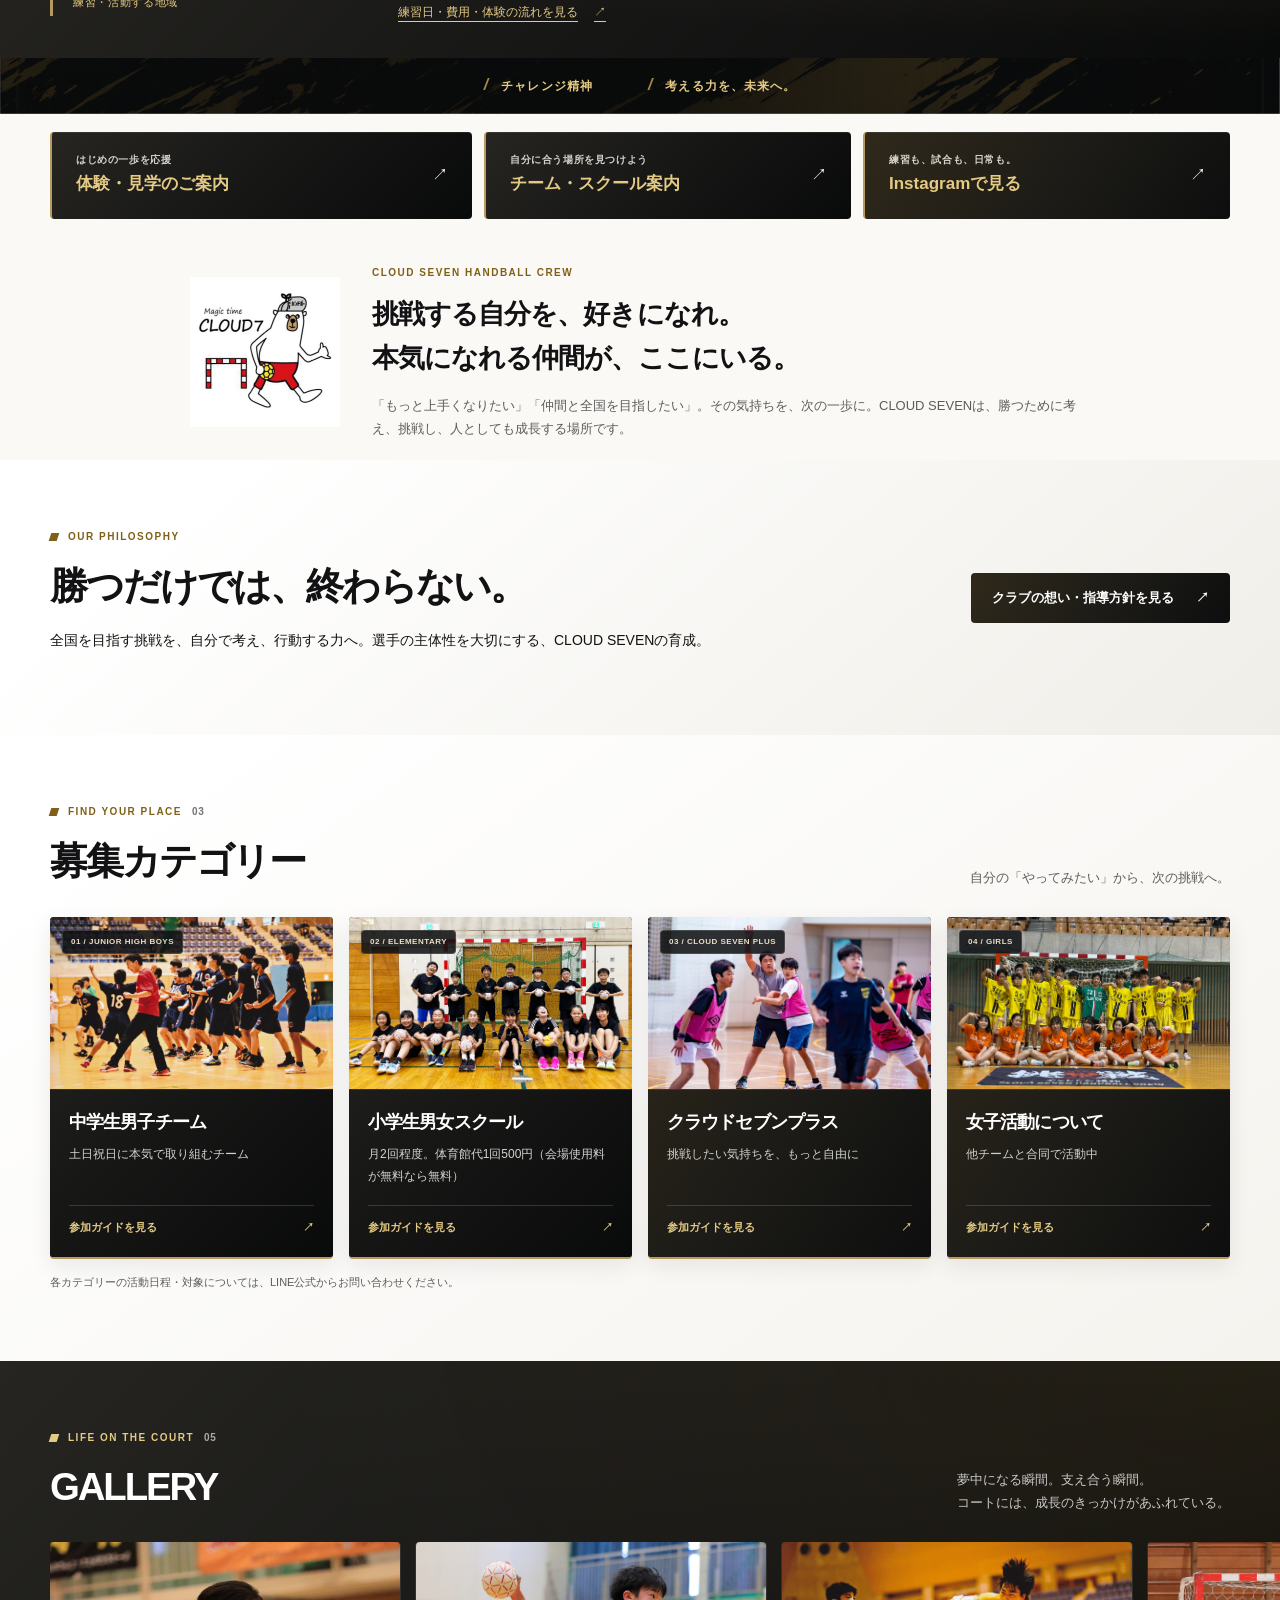
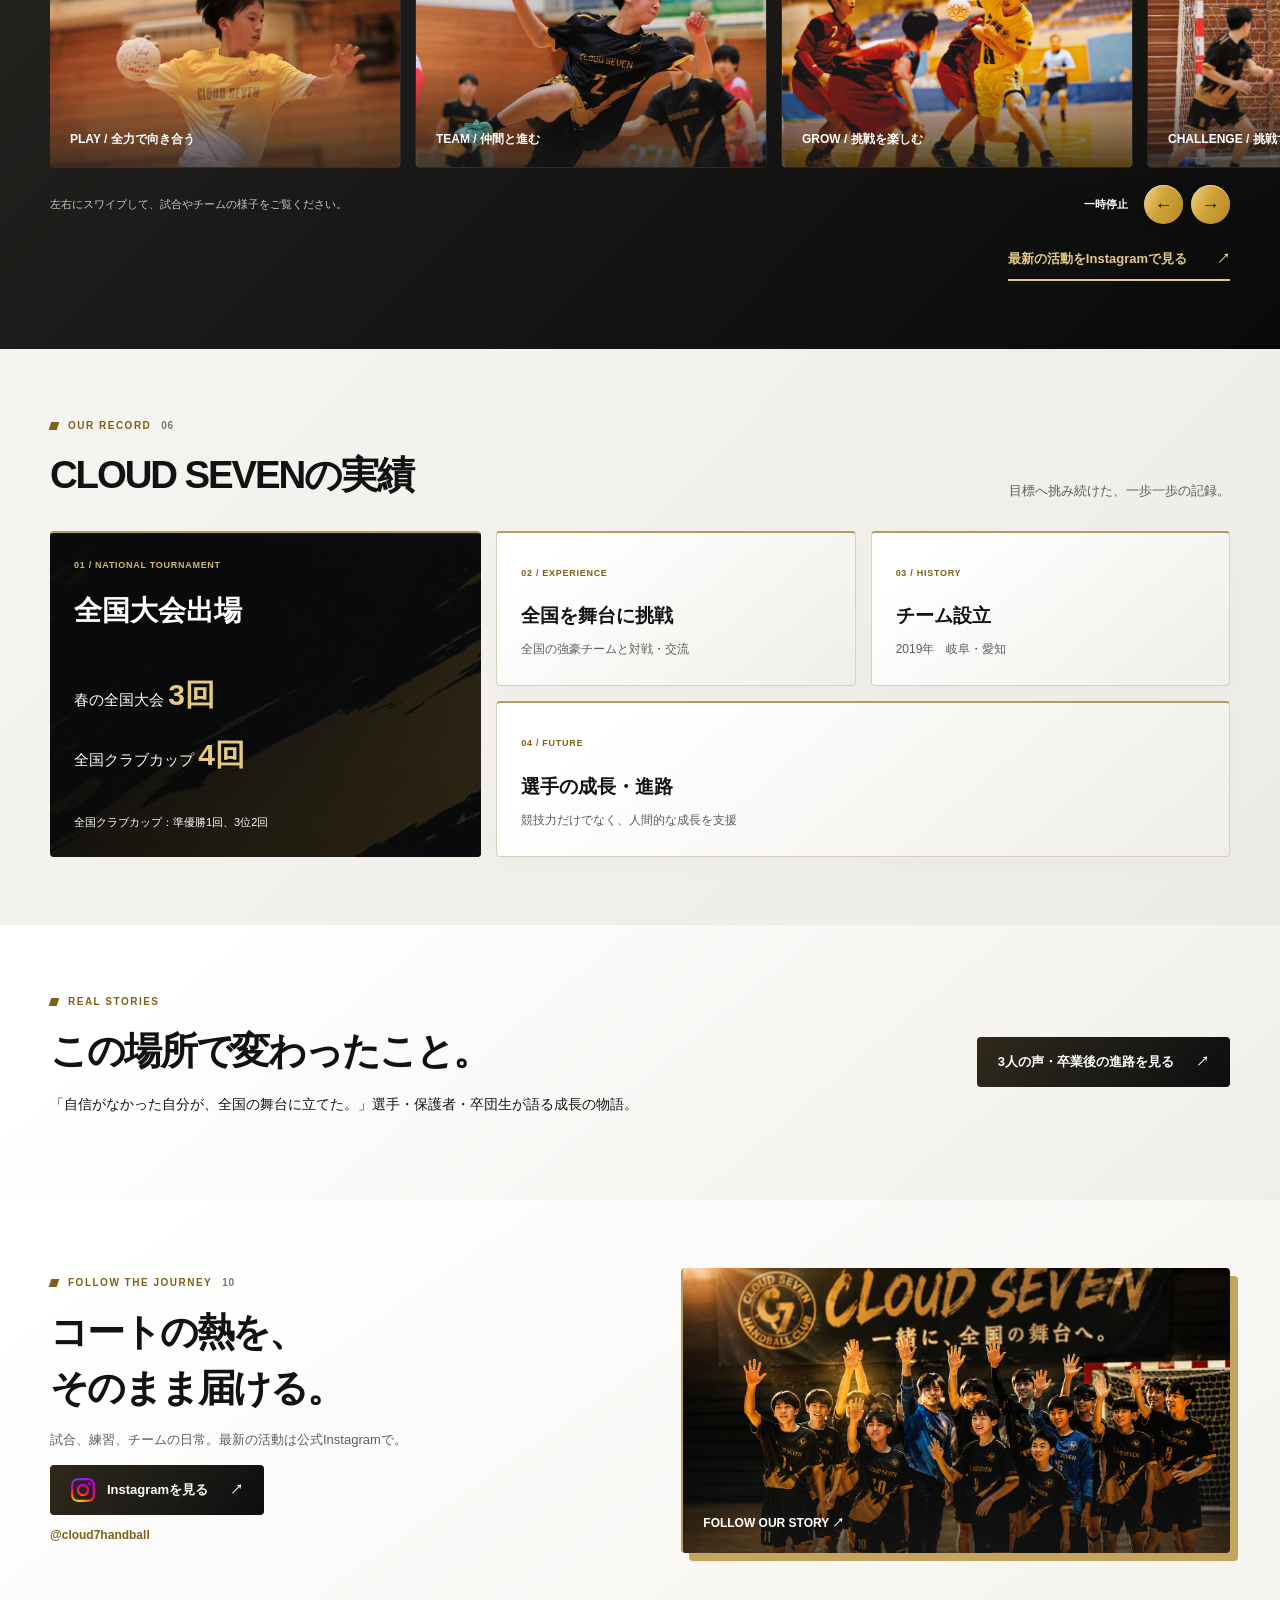
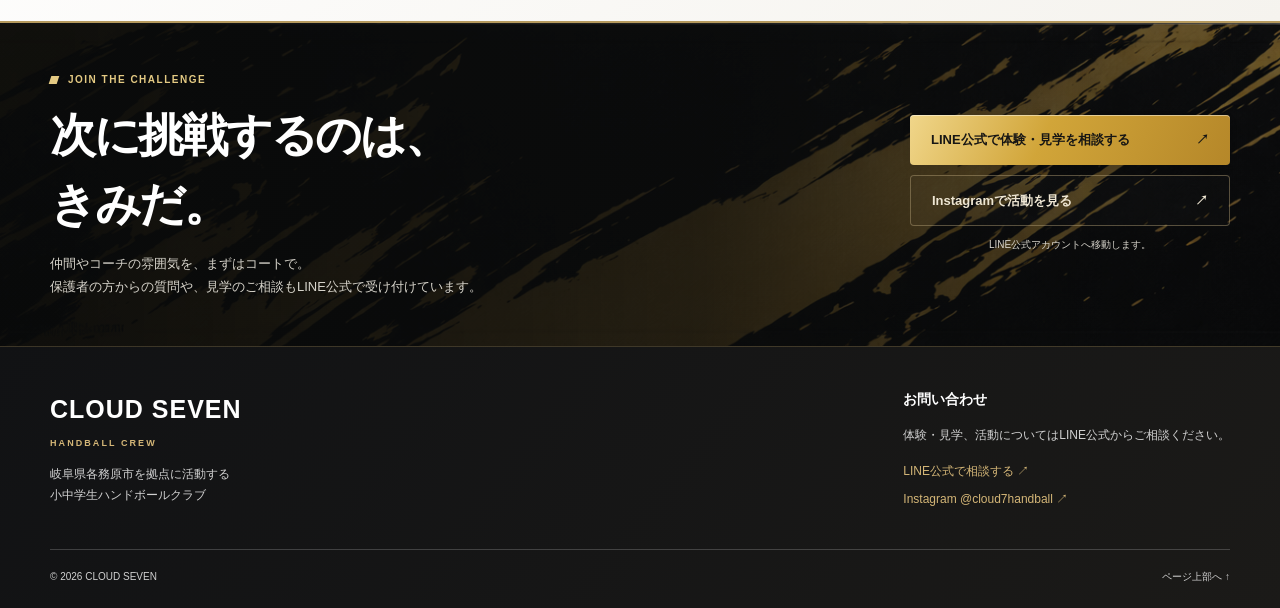
==== commit fc1107f9: "Clarify gym cost contributions and remove free trial promotion" ====
--- a/index.html
+++ b/index.html
@@ -46,7 +46,7 @@
         <div class="button-row"><a class="button button-gold" href="https://lin.ee/qdpR7K7" target="_blank"
             rel="noopener noreferrer">LINE公式で体験を申し込む <span aria-hidden="true">↗</span></a><a
             class="button button-outline" href="#categories">募集カテゴリーを見る <span aria-hidden="true">↓</span></a></div>
-        <p class="hero-proof">体験は3回まで無料 <span aria-hidden="true">／</span> 見学からでもOK</p>
+        <p class="hero-proof">見学からでもOK</p>
       </div>
       <div class="hero-controls" aria-label="メイン写真の切り替え">
         <button class="hero-dot" type="button" aria-label="チームの集合写真を表示" aria-pressed="true" data-slide="0"></button>
@@ -109,7 +109,7 @@
     </div>
 
     <nav class="quick-links wrap" aria-label="はじめての方へのご案内">
-      <a class="quick-link" href="visit.html#join-guide"><span><small>はじめの一歩を応援</small><strong>体験は3回まで無料</strong></span><span
+      <a class="quick-link" href="visit.html#join-guide"><span><small>はじめの一歩を応援</small><strong>体験・見学のご案内</strong></span><span
           aria-hidden="true">↗</span></a>
       <a class="quick-link" href="#categories"><span><small>自分に合う場所を見つけよう</small><strong>チーム・スクール案内</strong></span><span
           aria-hidden="true">↗</span></a>
@@ -154,7 +154,7 @@
               ELEMENTARY</span>
             <div>
               <h3>小学生男女スクール</h3>
-              <p>月2回程度・1回500円。初めてでも気軽に参加</p><span class="card-link">参加ガイドを見る <span aria-hidden="true">↗</span></span>
+              <p>月2回程度。体育館代1回500円（会場使用料が無料なら無料）</p><span class="card-link">参加ガイドを見る <span aria-hidden="true">↗</span></span>
             </div>
           </a><a class="category-card category-plus" href="programs.html#plus-program"><span class="category-num">03 / CLOUD SEVEN
               PLUS</span>
@@ -284,7 +284,7 @@
         <div>
           <p class="eyebrow light">JOIN THE CHALLENGE</p>
           <h2 id="trial-title">次に挑戦するのは、<br>きみだ。</h2>
-          <p>体験は3回まで無料。仲間やコーチの雰囲気を、まずはコートで。<br>保護者の方からの質問や、見学のご相談もLINE公式で受け付けています。</p>
+          <p>仲間やコーチの雰囲気を、まずはコートで。<br>保護者の方からの質問や、見学のご相談もLINE公式で受け付けています。</p>
         </div>
         <div class="trial-actions"><a class="button button-gold" href="https://lin.ee/qdpR7K7" target="_blank"
             rel="noopener noreferrer">LINE公式で体験・見学を相談する <span aria-hidden="true">↗</span></a><a
@@ -314,7 +314,7 @@
     </div>
   </footer>
   <a class="mobile-trial" href="https://lin.ee/qdpR7K7" target="_blank"
-    rel="noopener noreferrer"><span>3回無料体験｜LINE公式で相談する</span><span aria-hidden="true">↗</span></a>
+    rel="noopener noreferrer"><span>体験・見学｜LINE公式で相談する</span><span aria-hidden="true">↗</span></a>
 </body>
 
 </html>
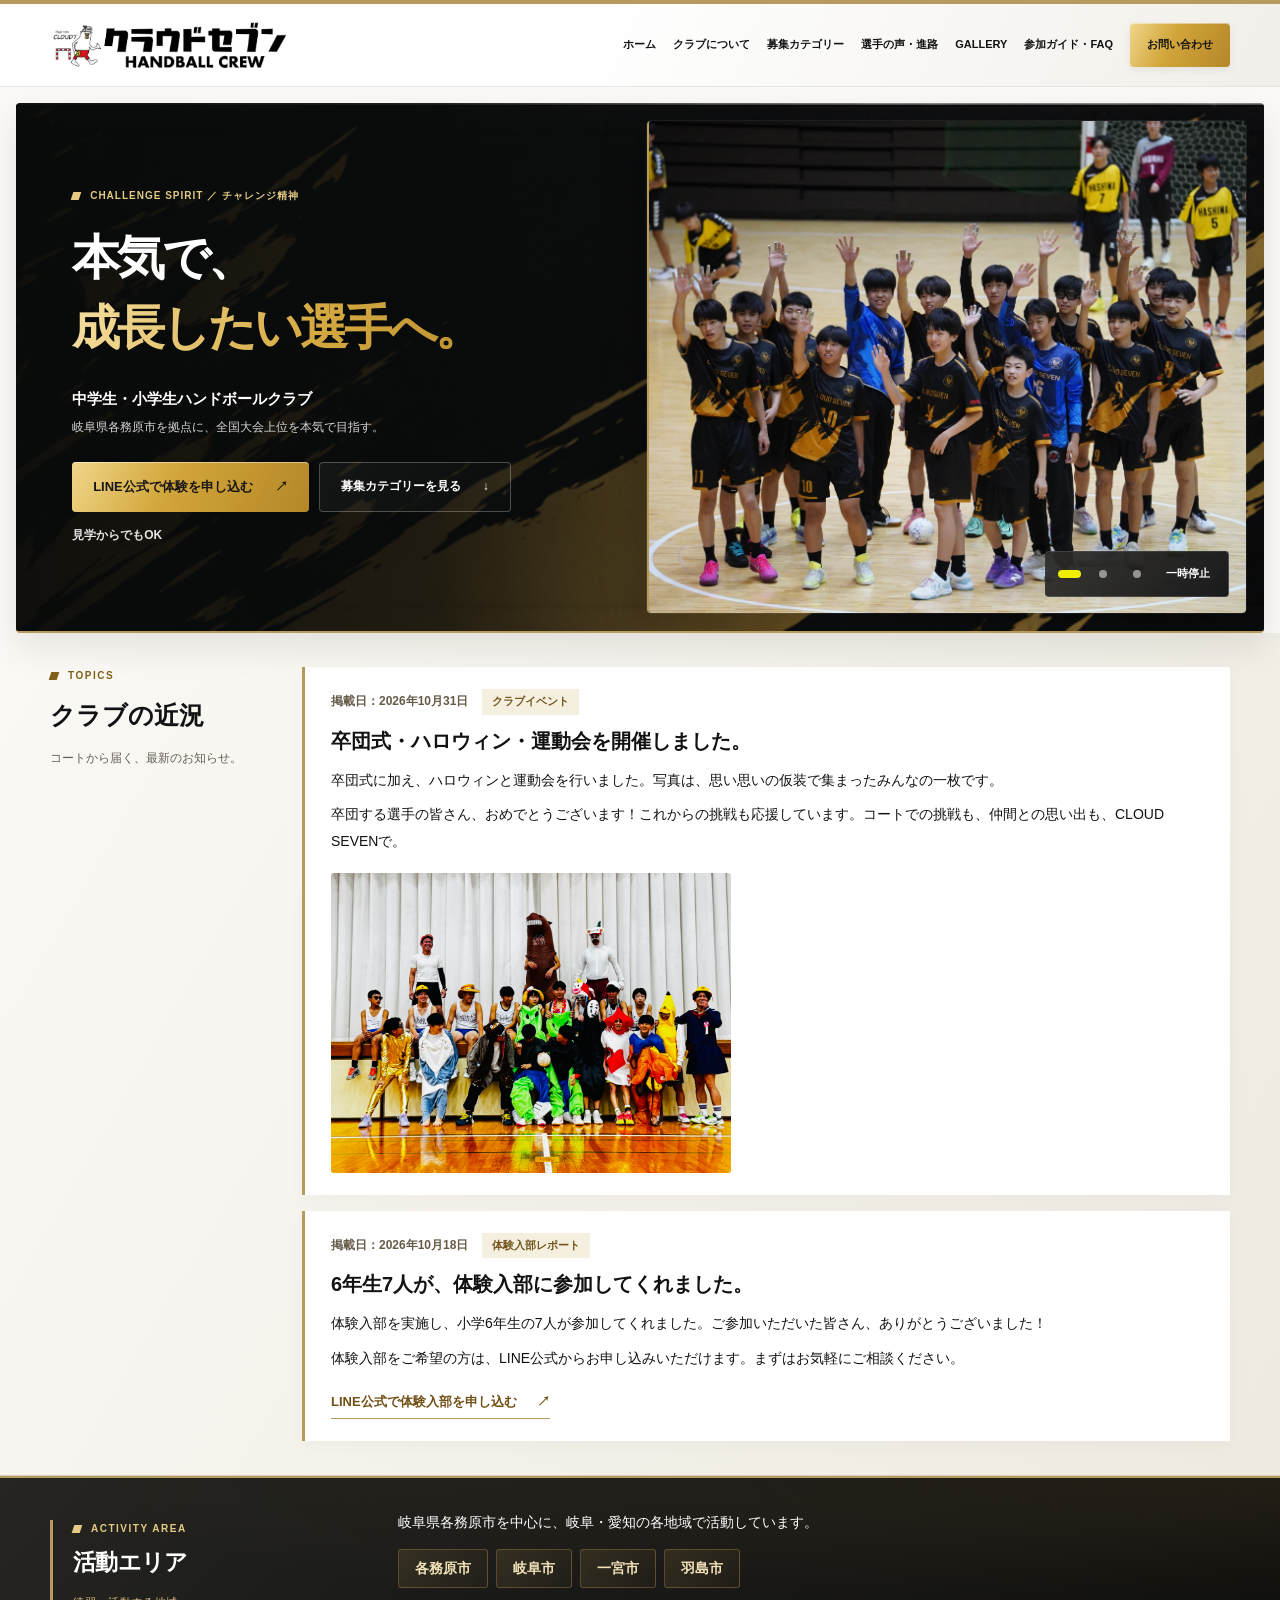
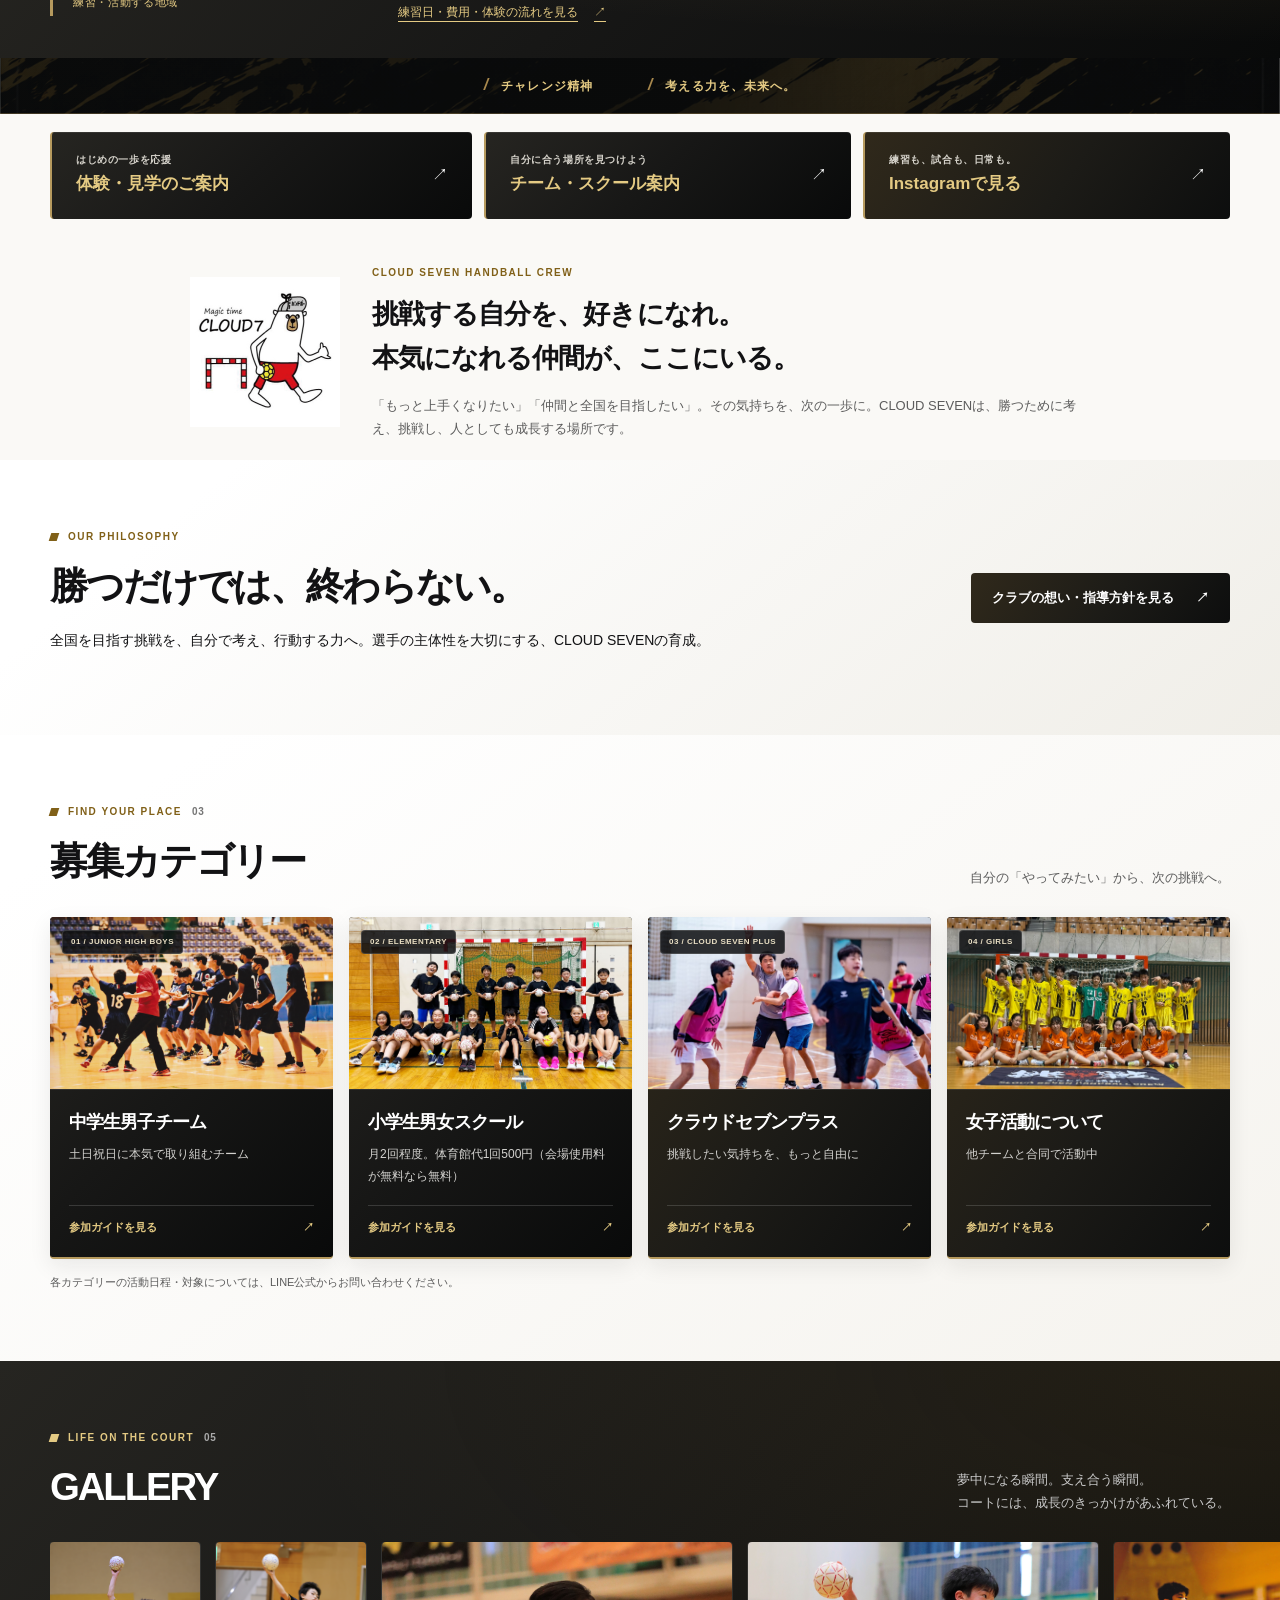
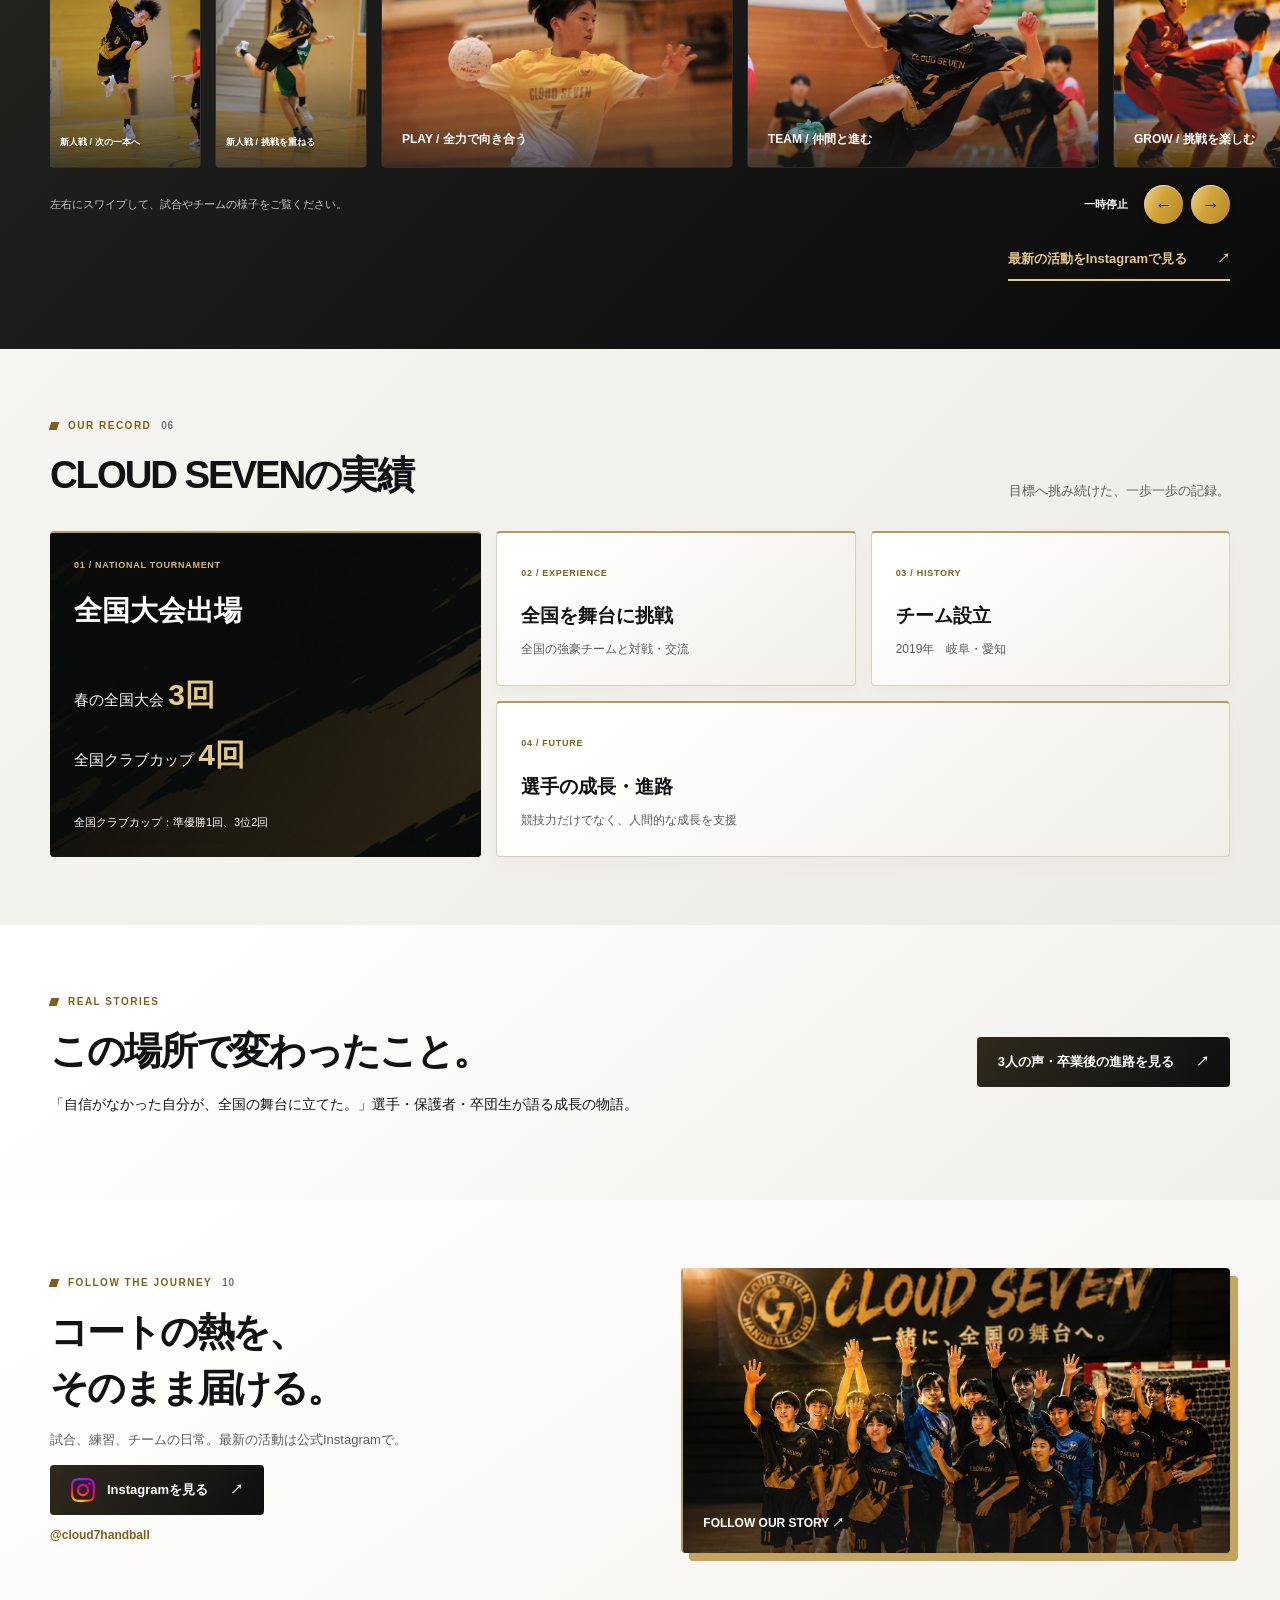
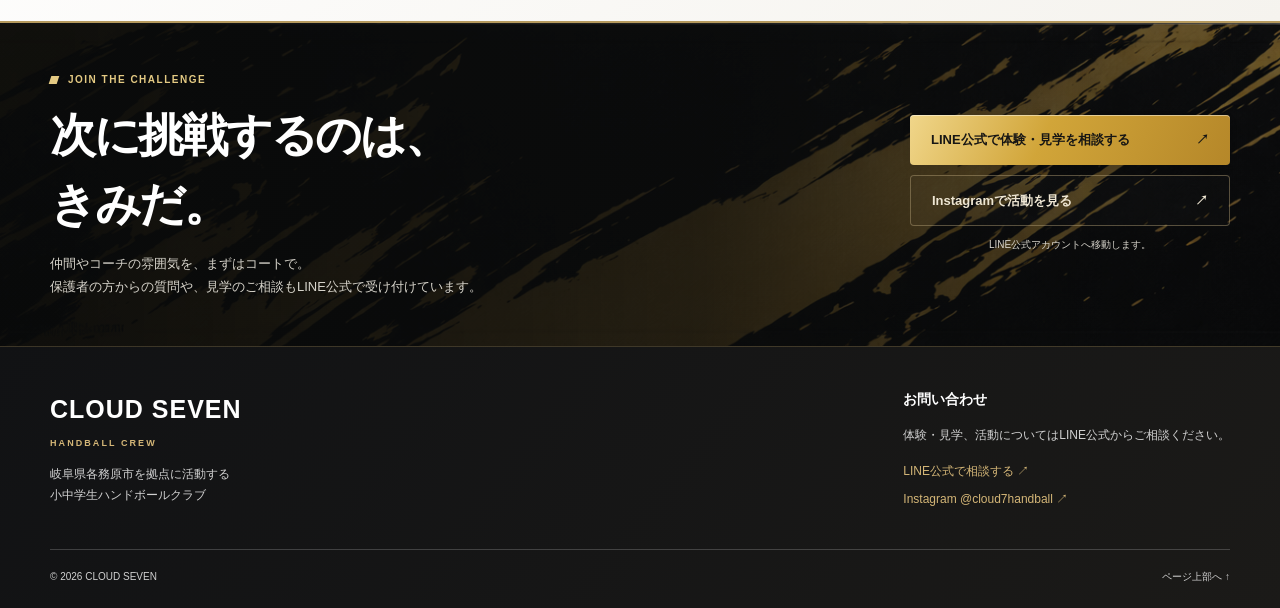
==== commit dbd371f8: "Improve program details and add newcomer tournament photos" ====
--- a/index.html
+++ b/index.html
@@ -187,6 +187,8 @@
       </div>
       <div class="gallery" aria-label="活動風景のイメージギャラリー">
         <div class="gallery-track" id="gallery-track" tabindex="0">
+          <figure class="gallery-item gallery-portrait"><img src="assets/images/junior-shot8-202611.png" alt="新人戦でシュートに挑むクラウドセブン背番号8の選手" loading="lazy"><figcaption>新人戦 / 次の一本へ</figcaption></figure>
+          <figure class="gallery-item gallery-portrait"><img src="assets/images/junior-shot15-202611.JPG" alt="新人戦でジャンプシュートを放つクラウドセブン背番号15の選手" loading="lazy"><figcaption>新人戦 / 挑戦を重ねる</figcaption></figure>
           <figure class="gallery-item"><img src="assets/images/gallery1.JPG" alt="ハンドボールの練習風景のイメージ" loading="lazy">
             <figcaption>PLAY / 全力で向き合う</figcaption>
           </figure>
@@ -317,4 +319,4 @@
     rel="noopener noreferrer"><span>体験・見学｜LINE公式で相談する</span><span aria-hidden="true">↗</span></a>
 </body>
 
-</html>+</html>
--- a/assets/css/style.css
+++ b/assets/css/style.css
@@ -3307,3 +3307,29 @@
 
 .topic-meta { display:flex; flex-wrap:wrap; align-items:center; gap:8px 14px; }
 .topic-meta time { font-size:12px; color:#655b48; font-weight:600; }
+
+/* Recruitment details: explicit, keyboard-accessible disclosure controls. */
+.program-detail summary { align-items:center; padding:18px; border:1px solid #aa853b; border-radius:6px; background:linear-gradient(125deg,#fffaf0,#eee0bd); color:#352709; font-size:1rem; line-height:1.6; }
+.program-detail summary:hover { background:#ead7a8; }
+.program-detail summary:focus-visible { outline:3px solid #735516; outline-offset:4px; }
+.program-detail[open] summary span { transform:none; }
+.program-detail .detail-title { flex:1; }
+.program-detail .detail-action { display:block; flex-shrink:0; padding:8px 10px; background:#26221a; color:#fff; border-radius:4px; font-size:.875rem; }
+.detail-close-label, .program-detail[open] .detail-open-label { display:none; }
+.program-detail[open] .detail-close-label { display:inline; }
+.program-detail > div { padding:4px 4px 12px; }
+.program-detail h4 { font-size:1.0625rem; margin-top:26px; }
+.program-detail p, .program-detail li { font-size:1rem; line-height:1.9; }
+.program-detail ol { padding-left:24px; }
+.program-photo { margin:20px 0 14px; }
+.program-photo img { display:block; width:100%; height:auto; max-height:300px; object-fit:cover; object-position:center; border-radius:4px; }
+.program-photo figcaption { font-size:.875rem; margin-top:8px; color:#64583e; }
+.program-current { font-size:1rem; line-height:1.8; }
+.practice-flow { display:grid; grid-template-columns:1fr 1fr; gap:12px; }
+.practice-flow section { background:#f6f3ec; border-top:3px solid #ae8a45; padding:16px; }
+.practice-flow h5 { font-size:1rem; margin:0 0 8px; }
+.program-consult { display:block; margin-top:22px; padding:14px 18px; background:#242018; color:#fff; border-bottom:3px solid #b99650; border-radius:4px; font-weight:700; font-size:1rem; line-height:1.6; }
+.program-consult:hover { background:#4b3c20; }
+.program-consult:focus-visible { outline:3px solid #ae8a45; outline-offset:4px; }
+@media(max-width:1000px) { .program-detail summary { flex-direction:column; align-items:flex-start; gap:10px; } }
+@media(max-width:600px) { .practice-flow { grid-template-columns:1fr; } .program-detail summary { padding:14px; } .program-photo img { max-height:230px; } }
